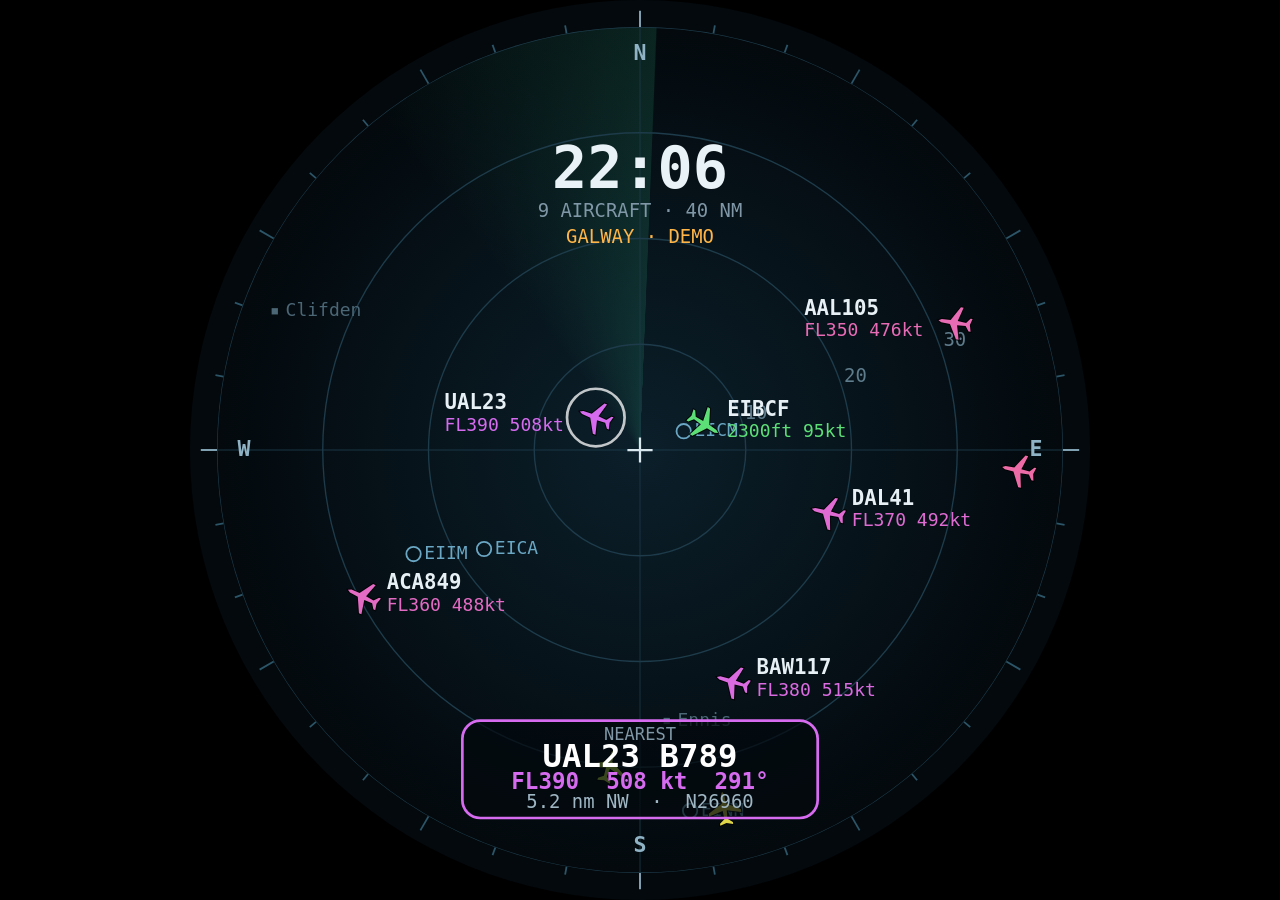
==== overhead-radar/index.html @ bbc692bd "Add Overhead Radar: round-screen live aircraft display Canvas page plus a stdlib Python server that " ====
<!doctype html>
<html lang="en">
<head>
<meta charset="utf-8">
<meta name="viewport" content="width=device-width, initial-scale=1, viewport-fit=cover">
<!-- ARTIFACT-START -->
<title>Overhead Radar</title>
<style>
  :root {
    --bg: #000;
    --scope: #06121a;
    --ring: #1d3b4a;
    --text: #d8e6ee;
    --muted: #7f97a6;
    color-scheme: dark;
  }
  html, body { height: 100%; margin: 0; background: var(--bg); overflow: hidden; }
  body { display: grid; place-items: center; cursor: pointer; -webkit-tap-highlight-color: transparent; }
  canvas { display: block; }
</style>
</head>
<body>
<canvas id="scope" aria-label="Radar showing aircraft overhead"></canvas>
<script>
(function () {
  'use strict';

  // ---------- configuration ----------
  // Defaults centre on Galway. Override with ?lat=..&lon=..&range=..&demo=1,
  // or let server.py supply them via api/config.
  var params = new URLSearchParams(location.search);
  var CFG = {
    name: 'GALWAY',
    lat: 53.2707,
    lon: -9.0568,
    ranges: [10, 20, 40, 80],
    rangeIdx: 2,
    pollMs: 5000,
    demo: params.get('demo') === '1'
  };
  if (params.get('lat')) CFG.lat = parseFloat(params.get('lat'));
  if (params.get('lon')) CFG.lon = parseFloat(params.get('lon'));
  if (params.get('name')) CFG.name = params.get('name').toUpperCase();
  try {
    var savedRange = localStorage.getItem('overhead-radar-range');
    if (savedRange !== null && CFG.ranges[+savedRange]) CFG.rangeIdx = +savedRange;
  } catch (e) { /* storage unavailable */ }
  if (params.get('range')) {
    var want = parseFloat(params.get('range'));
    var i = CFG.ranges.indexOf(want);
    if (i >= 0) CFG.rangeIdx = i; else { CFG.ranges.push(want); CFG.rangeIdx = CFG.ranges.length - 1; }
  }

  // Reference points drawn when inside the current range.
  var PLACES = [
    { id: 'EICM', lat: 53.3003, lon: -8.9416, kind: 'apt' },
    { id: 'EINN', lat: 52.7020, lon: -8.9248, kind: 'apt' },
    { id: 'EIKN', lat: 53.9103, lon: -8.8185, kind: 'apt' },
    { id: 'EIIM', lat: 53.1067, lon: -9.6536, kind: 'apt' },
    { id: 'EICA', lat: 53.1147, lon: -9.4678, kind: 'apt' },
    { id: 'Galway', lat: 53.2707, lon: -9.0568, kind: 'town' },
    { id: 'Ennis', lat: 52.8436, lon: -8.9864, kind: 'town' },
    { id: 'Clifden', lat: 53.4893, lon: -10.0193, kind: 'town' },
    { id: 'Athlone', lat: 53.4239, lon: -7.9407, kind: 'town' }
  ];

  var reduceMotion = window.matchMedia && window.matchMedia('(prefers-reduced-motion: reduce)').matches;
  var FONT = "ui-monospace, 'DejaVu Sans Mono', 'Menlo', 'Consolas', monospace";

  // ---------- geometry (nm, flat-earth around the centre: fine to ~150 nm) ----------
  var D2R = Math.PI / 180;
  function toXY(lat, lon) {
    return [(lon - CFG.lon) * Math.cos(CFG.lat * D2R) * 60, (lat - CFG.lat) * 60];
  }
  function fromXY(x, y) {
    return [CFG.lat + y / 60, CFG.lon + x / (60 * Math.cos(CFG.lat * D2R))];
  }
  function bearingName(x, y) {
    var b = (Math.atan2(x, y) / D2R + 360) % 360;
    return ['N', 'NE', 'E', 'SE', 'S', 'SW', 'W', 'NW'][Math.round(b / 45) % 8];
  }

  // ---------- aircraft state ----------
  var planes = new Map(); // hex -> plane
  var status = { source: '', lastOk: 0, error: '' };

  function ingest(list, nowMs) {
    list.forEach(function (a) {
      if (a.lat == null || a.lon == null || !a.hex) return;
      var xy = toXY(a.lat, a.lon);
      var fixT = nowMs - (a.seen || 0) * 1000;
      var p = planes.get(a.hex);
      if (!p) { p = { trail: [] }; planes.set(a.hex, p); }
      var last = p.trail[p.trail.length - 1];
      if (!last || Math.hypot(last[0] - xy[0], last[1] - xy[1]) > 0.15) {
        p.trail.push(xy);
        if (p.trail.length > 40) p.trail.shift();
      }
      p.hex = a.hex;
      p.flight = (a.flight || '').trim() || (a.reg || a.hex.toUpperCase());
      p.reg = a.reg || '';
      p.type = a.type || '';
      p.alt = a.alt;
      p.ground = !!a.ground;
      p.gs = a.gs || 0;
      p.track = a.track;
      p.vr = a.vr || 0;
      p.squawk = a.squawk || '';
      p.x = xy[0]; p.y = xy[1]; p.fixT = fixT;
      p.updated = nowMs;
    });
    planes.forEach(function (p, k) { if (nowMs - p.updated > 60000) planes.delete(k); });
  }

  // Dead-reckon between updates so motion is smooth.
  function posNow(p, nowMs) {
    if (p.track == null || !p.gs || p.ground) return [p.x, p.y];
    var dt = Math.min(Math.max((nowMs - p.fixT) / 1000, 0), 20);
    var d = p.gs * dt / 3600;
    return [p.x + d * Math.sin(p.track * D2R), p.y + d * Math.cos(p.track * D2R)];
  }

  // ---------- live feed ----------
  function fetchJSON(url) {
    return fetch(url, { cache: 'no-store' }).then(function (r) {
      if (!r.ok) throw new Error('HTTP ' + r.status);
      return r.json();
    });
  }

  function poll() {
    fetchJSON('api/aircraft').then(function (j) {
      ingest(j.aircraft || [], Date.now());
      status.lastOk = Date.now();
      status.error = '';
      status.source = j.source || 'live';
    }).catch(function (e) {
      status.error = String(e.message || e);
    }).then(function () { setTimeout(poll, CFG.pollMs); });
  }

  // ---------- demo traffic (used when no server is reachable) ----------
  // Galway sits under the North Atlantic tracks: lots of high westbound traffic by day.
  var demo = [];
  function startDemo() {
    status.source = 'DEMO';
    var seed = [
      // flight, type, reg, alt, gs, track, x, y, vr, turn(deg/s), squawk
      ['DAL41', 'A333', 'N811NW', 37000, 492, 284, 18, -6, 0, 0],
      ['UAL23', 'B789', 'N26960', 39000, 508, 291, -4, 3, 0, 0],
      ['AAL105', 'B77W', 'N717AN', 35000, 476, 279, 30, 12, 0, 0],
      ['BAW117', 'A35K', 'G-XWBA', 38000, 515, 287, 9, -22, 0, 0],
      ['ACA849', 'B788', 'C-GHPQ', 36000, 488, 296, -26, -14, 0, 0],
      ['EIN105', 'A21N', 'EI-LRA', 34000, 470, 283, 36, -2, 0, 0],
      ['RYR4KT', 'B38M', 'EI-HEA', 9800, 290, 18, -3, -30, -1400, 0],
      ['EAI32D', 'AT76', 'EI-HDJ', 14000, 250, 352, 8, -34, 900, 0],
      ['EIBCF', 'C172', 'EI-BCF', 2300, 95, 120, 6, 2.5, 0, 3]
    ];
    var now = Date.now();
    demo = seed.map(function (s, i) {
      return { hex: 'd' + i, flight: s[0], type: s[1], reg: s[2], alt: s[3], gs: s[4], track: s[5],
               x: s[6], y: s[7], vr: s[8], turn: s[9], squawk: '7000', t: now };
    });
    demoTick();
    setInterval(demoTick, 1000);
  }
  function demoTick() {
    var now = Date.now(), lim = CFG.ranges[CFG.rangeIdx] * 1.25 + 5;
    var out = demo.map(function (a) {
      var dt = (now - a.t) / 1000; a.t = now;
      a.track = (a.track + a.turn * dt + 360) % 360;
      var d = a.gs * dt / 3600;
      a.x += d * Math.sin(a.track * D2R);
      a.y += d * Math.cos(a.track * D2R);
      a.alt = Math.max(1500, a.alt + a.vr * dt / 60);
      if (Math.hypot(a.x, a.y) > lim) { // re-enter on the far side
        a.x = -a.x * 0.95; a.y = -a.y * 0.95; a.trail = true;
        var p = planes.get(a.hex); if (p) p.trail = [];
      }
      var ll = fromXY(a.x, a.y);
      return { hex: a.hex, flight: a.flight, type: a.type, reg: a.reg, lat: ll[0], lon: ll[1], alt: Math.round(a.alt),
               gs: a.gs, track: a.track, vr: a.vr, squawk: a.squawk, seen: 0 };
    });
    ingest(out, now);
    status.lastOk = now;
  }

  // ---------- drawing ----------
  var canvas = document.getElementById('scope');
  var ctx = canvas.getContext('2d');
  var S = 0, dpr = 1;
  function resize() {
    dpr = window.devicePixelRatio || 1;
    S = Math.min(window.innerWidth, window.innerHeight);
    canvas.style.width = canvas.style.height = S + 'px';
    canvas.width = canvas.height = Math.round(S * dpr);
  }
  window.addEventListener('resize', resize);
  resize();

  var ALT_STOPS = [[0, [61, 220, 132]], [10000, [198, 232, 74]], [20000, [255, 181, 71]], [30000, [255, 107, 107]], [40000, [209, 107, 255]]];
  function altColor(alt, ground) {
    if (ground || alt == null) return 'rgb(138,143,152)';
    var a = Math.max(0, Math.min(40000, alt));
    for (var i = 1; i < ALT_STOPS.length; i++) {
      if (a <= ALT_STOPS[i][0]) {
        var lo = ALT_STOPS[i - 1], hi = ALT_STOPS[i], t = (a - lo[0]) / (hi[0] - lo[0]);
        return 'rgb(' + [0, 1, 2].map(function (k) { return Math.round(lo[1][k] + (hi[1][k] - lo[1][k]) * t); }).join(',') + ')';
      }
    }
    return 'rgb(209,107,255)';
  }
  function altText(p) {
    if (p.ground) return 'GND';
    if (p.alt == null) return '—';
    return p.alt >= 10000 ? 'FL' + String(Math.round(p.alt / 100)).padStart(3, '0') : Math.round(p.alt / 100) * 100 + 'ft';
  }
  function vrArrow(vr) { return vr > 300 ? '↑' : vr < -300 ? '↓' : ''; }
  function isEmergency(sq) { return sq === '7500' || sq === '7600' || sq === '7700'; }

  // Right half of a plane silhouette pointing up, unit size; mirrored for the left half.
  var PLANE = [[0, -1], [0.1, -0.82], [0.12, -0.3], [0.95, 0.18], [0.95, 0.34], [0.12, 0.12], [0.09, 0.62], [0.38, 0.84], [0.38, 0.96], [0, 0.86]];
  function drawPlane(x, y, size, track, color) {
    ctx.save();
    ctx.translate(x, y);
    ctx.rotate((track || 0) * D2R);
    ctx.beginPath();
    PLANE.forEach(function (p, i) { ctx[i ? 'lineTo' : 'moveTo'](p[0] * size, p[1] * size); });
    for (var i = PLANE.length - 2; i > 0; i--) ctx.lineTo(-PLANE[i][0] * size, PLANE[i][1] * size);
    ctx.closePath();
    ctx.fillStyle = color;
    ctx.strokeStyle = 'rgba(0,0,0,.8)';
    ctx.lineWidth = size * 0.12;
    ctx.stroke();
    ctx.fill();
    ctx.restore();
  }

  function roundRect(x, y, w, h, r) {
    ctx.beginPath();
    ctx.moveTo(x + r, y); ctx.arcTo(x + w, y, x + w, y + h, r); ctx.arcTo(x + w, y + h, x, y + h, r);
    ctx.arcTo(x, y + h, x, y, r); ctx.arcTo(x, y, x + w, y, r); ctx.closePath();
  }

  function frame() {
    var now = Date.now();
    var W = S * dpr, cx = W / 2, cy = W / 2, R = W / 2 * 0.94;
    var range = CFG.ranges[CFG.rangeIdx], k = R / range;
    var u = W / 100; // 1% of screen
    ctx.setTransform(1, 0, 0, 1, 0, 0);
    ctx.clearRect(0, 0, W, W);

    // scope background
    var bg = ctx.createRadialGradient(cx, cy, 0, cx, cy, R);
    bg.addColorStop(0, '#0b1f2a'); bg.addColorStop(1, '#03090d');
    ctx.fillStyle = bg;
    ctx.beginPath(); ctx.arc(cx, cy, W / 2, 0, Math.PI * 2); ctx.fill();

    ctx.save();
    ctx.beginPath(); ctx.arc(cx, cy, R, 0, Math.PI * 2); ctx.clip();

    // sweep
    if (!reduceMotion && ctx.createConicGradient) {
      var sa = (now / 4000 % 1) * Math.PI * 2 - Math.PI / 2, wedge = 0.7;
      var g = ctx.createConicGradient(sa - wedge, cx, cy);
      g.addColorStop(0, 'rgba(61,220,160,0)');
      g.addColorStop(wedge / (Math.PI * 2), 'rgba(61,220,160,0.13)');
      g.addColorStop(wedge / (Math.PI * 2) + 0.0005, 'rgba(61,220,160,0)');
      g.addColorStop(1, 'rgba(61,220,160,0)');
      ctx.fillStyle = g;
      ctx.fillRect(0, 0, W, W);
    }

    // range rings
    ctx.strokeStyle = '#1d3b4a'; ctx.lineWidth = Math.max(1, u * 0.15);
    ctx.fillStyle = '#5f7c8c'; ctx.font = (u * 2.1) + 'px ' + FONT; ctx.textAlign = 'left'; ctx.textBaseline = 'middle';
    for (var r = 1; r <= 4; r++) {
      var rr = R * r / 4;
      ctx.beginPath(); ctx.arc(cx, cy, rr, 0, Math.PI * 2); ctx.stroke();
      if (r < 4) ctx.fillText((range * r / 4) + '', cx + rr * Math.cos(-0.35) + u * 0.6, cy + rr * Math.sin(-0.35));
    }
    ctx.beginPath(); ctx.moveTo(cx - R, cy); ctx.lineTo(cx + R, cy); ctx.moveTo(cx, cy - R); ctx.lineTo(cx, cy + R);
    ctx.strokeStyle = 'rgba(29,59,74,.6)'; ctx.stroke();

    // places
    ctx.font = (u * 2) + 'px ' + FONT; ctx.textAlign = 'left';
    PLACES.forEach(function (pl) {
      var xy = toXY(pl.lat, pl.lon);
      var dd = Math.hypot(xy[0], xy[1]);
      if (dd > range * 0.97 || dd < range * 0.02) return;
      var px = cx + xy[0] * k, py = cy - xy[1] * k;
      ctx.strokeStyle = ctx.fillStyle = pl.kind === 'apt' ? '#6aa7c4' : '#4b6675';
      ctx.lineWidth = Math.max(1, u * 0.2);
      if (pl.kind === 'apt') { ctx.beginPath(); ctx.arc(px, py, u * 0.8, 0, Math.PI * 2); ctx.stroke(); }
      else { ctx.fillRect(px - u * 0.35, py - u * 0.35, u * 0.7, u * 0.7); }
      ctx.fillText(pl.id, px + u * 1.2, py);
    });

    // home marker
    ctx.strokeStyle = '#d8e6ee'; ctx.lineWidth = Math.max(1, u * 0.25);
    ctx.beginPath(); ctx.moveTo(cx - u * 1.4, cy); ctx.lineTo(cx + u * 1.4, cy); ctx.moveTo(cx, cy - u * 1.4); ctx.lineTo(cx, cy + u * 1.4); ctx.stroke();

    // aircraft
    var list = [];
    planes.forEach(function (p) {
      var pos = posNow(p, now);
      var d = Math.hypot(pos[0], pos[1]);
      if (d > range * 1.08) return;
      list.push({ p: p, x: pos[0], y: pos[1], d: d });
    });
    list.sort(function (a, b) { return (a.p.alt || 0) - (b.p.alt || 0); });
    var nearest = null;
    list.forEach(function (o) { if (!o.p.ground && (!nearest || o.d < nearest.d)) nearest = o; });

    var boxes = [[cx - R * 0.36, cy - R * 0.78, cx + R * 0.36, cy - R * 0.46]]; // clock block
    if (nearest) boxes.push([cx - R * 0.42, cy + R * 0.64, cx + R * 0.42, cy + R * 0.87]); // nearest card
    function overlaps(b) {
      return boxes.some(function (q) { return b[0] < q[2] && b[2] > q[0] && b[1] < q[3] && b[3] > q[1]; });
    }
    list.forEach(function (o) {
      var p = o.p, col = altColor(p.alt, p.ground), emerg = isEmergency(p.squawk);
      // trail
      if (p.trail.length > 1) {
        ctx.lineWidth = Math.max(1, u * 0.25);
        for (var i = 1; i < p.trail.length; i++) {
          ctx.strokeStyle = col.replace('rgb', 'rgba').replace(')', ',' + (0.08 + 0.4 * i / p.trail.length) + ')');
          ctx.beginPath();
          ctx.moveTo(cx + p.trail[i - 1][0] * k, cy - p.trail[i - 1][1] * k);
          ctx.lineTo(cx + p.trail[i][0] * k, cy - p.trail[i][1] * k);
          ctx.stroke();
        }
      }
      var px = cx + o.x * k, py = cy - o.y * k;
      if (o === nearest || emerg) {
        ctx.strokeStyle = emerg ? (Math.floor(now / 400) % 2 ? '#ff3b3b' : '#ffffff') : 'rgba(255,255,255,.75)';
        ctx.lineWidth = Math.max(1, u * 0.3);
        ctx.beginPath(); ctx.arc(px, py, u * 3.2, 0, Math.PI * 2); ctx.stroke();
      }
      drawPlane(px, py, u * 1.9, p.track, emerg ? '#ff3b3b' : col);
      boxes.push([px - u * 2, py - u * 2, px + u * 2, py + u * 2]);
    });

    // labels, most important first: emergencies, nearest, then closest to home.
    // Each tries right/left, above/below and is dropped if every spot is taken.
    list.slice().sort(function (a, b) {
      var pa = isEmergency(a.p.squawk) ? 0 : a === nearest ? 1 : 2, pb = isEmergency(b.p.squawk) ? 0 : b === nearest ? 1 : 2;
      return pa - pb || a.d - b.d;
    }).forEach(function (o) {
      var p = o.p, col = altColor(p.alt, p.ground), emerg = isEmergency(p.squawk);
      var px = cx + o.x * k, py = cy - o.y * k;
      var l1 = p.flight + (emerg ? ' ' + p.squawk : ''), l2 = altText(p) + vrArrow(p.vr) + ' ' + Math.round(p.gs) + 'kt';
      ctx.font = '600 ' + (u * 2.3) + 'px ' + FONT;
      var tw = Math.max(ctx.measureText(l1).width, ctx.measureText(l2).width * 0.9) + u * 0.5, th = u * 5;
      var spots = [[1, -1], [-1, -1], [1, 1], [-1, 1]], chosen = null;
      if (px > cx + R * 0.6) spots = [[-1, -1], [-1, 1], [1, -1], [1, 1]];
      for (var si = 0; si < spots.length && !chosen; si++) {
        var bx = spots[si][0] > 0 ? px + u * 2.6 : px - u * 2.6 - tw;
        var by = spots[si][1] < 0 ? py - u * 3 : py + u * 1.2;
        var box = [bx, by, bx + tw, by + th];
        var inside = [[box[0], box[1]], [box[2], box[1]], [box[0], box[3]], [box[2], box[3]]].every(function (c) { return Math.hypot(c[0] - cx, c[1] - cy) < R * 0.97; });
        if (inside && !overlaps(box)) chosen = box;
      }
      var must = o === nearest || emerg;
      if (!chosen && must) { var bx0 = px + u * 2.6, by0 = py - u * 3; chosen = [bx0, by0, bx0 + tw, by0 + th]; }
      if (chosen) {
        boxes.push(chosen);
        ctx.textAlign = 'left'; ctx.textBaseline = 'alphabetic';
        ctx.fillStyle = emerg ? '#ff6b6b' : '#e6f0f5';
        ctx.fillText(l1, chosen[0], chosen[1] + u * 2.1);
        ctx.font = (u * 2) + 'px ' + FONT;
        ctx.fillStyle = col;
        ctx.fillText(l2, chosen[0], chosen[1] + u * 4.5);
      }
    });
    ctx.restore();

    // compass ticks and letters
    for (var a = 0; a < 360; a += 10) {
      var t = (a - 90) * D2R, len = a % 30 ? u * 0.9 : u * 1.8;
      ctx.strokeStyle = a % 90 ? '#2c5568' : '#8fb3c4';
      ctx.lineWidth = Math.max(1, u * 0.2);
      ctx.beginPath();
      ctx.moveTo(cx + Math.cos(t) * R, cy + Math.sin(t) * R);
      ctx.lineTo(cx + Math.cos(t) * (R + len), cy + Math.sin(t) * (R + len));
      ctx.stroke();
    }
    ctx.fillStyle = '#8fb3c4'; ctx.font = '600 ' + (u * 2.4) + 'px ' + FONT; ctx.textAlign = 'center'; ctx.textBaseline = 'middle';
    [['N', 0], ['E', 90], ['S', 180], ['W', 270]].forEach(function (c) {
      var t = (c[1] - 90) * D2R;
      ctx.fillText(c[0], cx + Math.cos(t) * (R - u * 3), cy + Math.sin(t) * (R - u * 3));
    });

    // top: clock + summary
    var d = new Date(now);
    var hh = String(d.getHours()).padStart(2, '0'), mm = String(d.getMinutes()).padStart(2, '0');
    ctx.textAlign = 'center'; ctx.textBaseline = 'alphabetic';
    ctx.fillStyle = '#e9f2f6'; ctx.font = '600 ' + (u * 6.5) + 'px ' + FONT;
    ctx.fillText(hh + ':' + mm, cx, cy - R * 0.62);
    var stale = now - status.lastOk > 30000;
    ctx.font = (u * 2.1) + 'px ' + FONT;
    ctx.fillStyle = stale ? '#ffb547' : '#7f97a6';
    var airborne = list.filter(function (o) { return !o.p.ground; }).length;
    var sub = stale ? (status.lastOk ? 'FEED STALE' : 'CONNECTING…') : airborne + ' AIRCRAFT · ' + range + ' NM';
    ctx.fillText(sub, cx, cy - R * 0.55);
    ctx.fillStyle = status.source === 'DEMO' ? '#ffb547' : '#4b6675';
    ctx.fillText(CFG.name + (status.source ? ' · ' + status.source.toUpperCase() : ''), cx, cy - R * 0.49);

    // bottom: nearest aircraft card
    if (nearest) {
      var p = nearest.p, cw = R * 0.84, ch = R * 0.23, x0 = cx - cw / 2, y0 = cy + R * 0.64;
      ctx.fillStyle = 'rgba(3,9,13,.72)';
      roundRect(x0, y0, cw, ch, u * 2); ctx.fill();
      ctx.strokeStyle = altColor(p.alt, p.ground); ctx.lineWidth = Math.max(1, u * 0.3);
      roundRect(x0, y0, cw, ch, u * 2); ctx.stroke();
      ctx.textAlign = 'center';
      ctx.fillStyle = '#7f97a6'; ctx.font = (u * 1.9) + 'px ' + FONT;
      ctx.fillText(nearest.d < 2 ? 'OVERHEAD NOW' : 'NEAREST', cx, y0 + ch * 0.2);
      ctx.fillStyle = '#ffffff'; ctx.font = '700 ' + (u * 3.6) + 'px ' + FONT;
      ctx.fillText(p.flight + (p.type ? ' ' + p.type : ''), cx, y0 + ch * 0.48);
      ctx.fillStyle = altColor(p.alt, p.ground); ctx.font = '600 ' + (u * 2.5) + 'px ' + FONT;
      ctx.fillText(altText(p) + vrArrow(p.vr) + '  ' + Math.round(p.gs) + ' kt  ' + (p.track != null ? String(Math.round(p.track)).padStart(3, '0') + '°' : ''), cx, y0 + ch * 0.7);
      ctx.fillStyle = '#9fb6c3'; ctx.font = (u * 2.1) + 'px ' + FONT;
      ctx.fillText(nearest.d.toFixed(1) + ' nm ' + bearingName(nearest.x, nearest.y) + (p.reg ? '  ·  ' + p.reg : ''), cx, y0 + ch * 0.9);
    }

    requestAnimationFrame(frame);
  }

  // ---------- input: tap / click / keys cycle the range ----------
  function setRange(i) {
    CFG.rangeIdx = (i + CFG.ranges.length) % CFG.ranges.length;
    try { localStorage.setItem('overhead-radar-range', String(CFG.rangeIdx)); } catch (e) { /* ignore */ }
  }
  document.addEventListener('click', function () { setRange(CFG.rangeIdx + 1); });
  document.addEventListener('keydown', function (e) {
    if (e.key === '+' || e.key === '=' || e.key === 'ArrowUp') setRange(CFG.rangeIdx - 1);
    if (e.key === '-' || e.key === 'ArrowDown') setRange(CFG.rangeIdx + 1);
  });

  // ---------- start ----------
  requestAnimationFrame(frame);
  if (CFG.demo) { startDemo(); return; }
  fetchJSON('api/config').then(function (c) {
    if (!params.get('lat') && c.lat != null) { CFG.lat = c.lat; CFG.lon = c.lon; }
    if (!params.get('name') && c.name) CFG.name = String(c.name).toUpperCase();
    if (c.poll_seconds) CFG.pollMs = c.poll_seconds * 1000;
    poll();
  }).catch(function () { startDemo(); });
})();
</script>
<!-- ARTIFACT-END -->
</body>
</html>
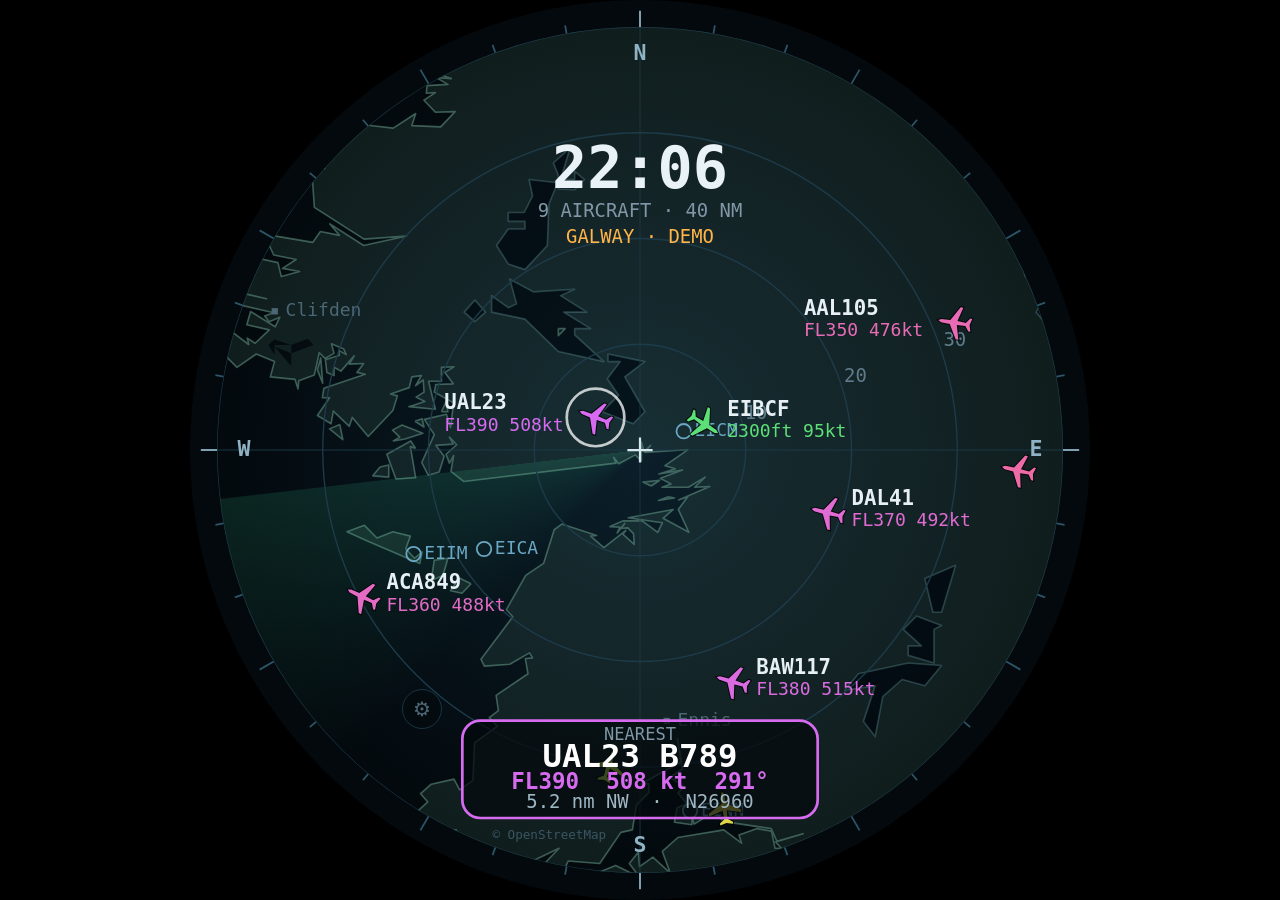
==== commit 5c486a49: "Overhead Radar: land/lake outline and editable centre point - geo.js: OSM-derived land, coast and la" ====
--- a/overhead-radar/index.html
+++ b/overhead-radar/index.html
@@ -17,10 +17,57 @@
   html, body { height: 100%; margin: 0; background: var(--bg); overflow: hidden; }
   body { display: grid; place-items: center; cursor: pointer; -webkit-tap-highlight-color: transparent; }
   canvas { display: block; }
+  button, input { font: inherit; }
+  [hidden] { display: none !important; }
+  .gear { position: fixed; width: 40px; height: 40px; margin: -20px 0 0 -20px; border-radius: 50%; border: 1px solid #2c5568;
+          background: rgba(3,9,13,.7); color: #8fb3c4; font-size: 20px; line-height: 1; display: grid; place-items: center;
+          cursor: pointer; opacity: .55; padding: 0; }
+  .gear:hover { opacity: 1; }
+  :focus-visible { outline: 2px solid #6aa7c4; outline-offset: 2px; }
+  .panel { position: fixed; inset: 0; display: grid; place-items: center; background: rgba(0,0,0,.55); cursor: default; }
+  /* sized to fit inside a round screen: the largest square in a circle is ~70% of its diameter */
+  .sheet { width: min(70vmin, 380px); max-height: 70vmin; overflow: auto; box-sizing: border-box; background: #0b1820;
+           border: 1px solid #2c5568; border-radius: 14px; padding: 14px; color: var(--text); display: grid; gap: 10px;
+           font: clamp(11px, 2.6vmin, 14px)/1.35 ui-monospace, 'DejaVu Sans Mono', Menlo, Consolas, monospace; }
+  .sheet h2 { margin: 0; font-size: 1em; letter-spacing: .1em; text-transform: uppercase; color: #8fb3c4; }
+  .chips { display: flex; flex-wrap: wrap; gap: 6px; }
+  .sheet button { background: #10242f; color: var(--text); border: 1px solid #2c5568; border-radius: 999px; padding: 5px 10px; cursor: pointer; }
+  .sheet button:hover { border-color: #6aa7c4; }
+  .sheet button.primary { background: #2f7a8a; border-color: #3d97a9; color: #fff; }
+  .row { display: grid; grid-template-columns: 1fr 1fr; gap: 8px; }
+  .sheet label { display: grid; gap: 3px; font-size: .85em; color: var(--muted); min-width: 0; }
+  .sheet input { background: #03090d; border: 1px solid #2c5568; color: var(--text); border-radius: 8px; padding: 6px 8px; width: 100%; min-width: 0; box-sizing: border-box; }
+  .actions { display: flex; gap: 6px; flex-wrap: wrap; justify-content: flex-end; }
+  .err { color: #ff8a8a; font-size: .85em; min-height: 1.2em; margin: -4px 0; }
+  .fine { color: #4b6675; font-size: .75em; margin: 0; }
 </style>
 </head>
 <body>
 <canvas id="scope" aria-label="Radar showing aircraft overhead"></canvas>
+<button class="gear" id="gear" type="button" aria-label="Settings" title="Settings (S)">⚙</button>
+<div class="panel" id="panel" hidden>
+  <form class="sheet" id="sheet" novalidate>
+    <h2>Centre point</h2>
+    <div class="chips" id="presets"></div>
+    <label for="c-name">Name<input id="c-name" maxlength="16" autocomplete="off"></label>
+    <div class="row">
+      <label for="c-lat">Latitude<input id="c-lat" inputmode="decimal" autocomplete="off" placeholder="53.2707"></label>
+      <label for="c-lon">Longitude<input id="c-lon" inputmode="decimal" autocomplete="off" placeholder="-9.0568"></label>
+    </div>
+    <div class="err" id="c-err" role="alert"></div>
+    <div class="chips">
+      <button type="button" id="c-pick">Pick on the map</button>
+      <button type="button" id="c-here">Use my location</button>
+    </div>
+    <div class="actions">
+      <button type="button" id="c-reset">Reset</button>
+      <button type="button" id="c-cancel">Cancel</button>
+      <button type="submit" class="primary">Save</button>
+    </div>
+    <p class="fine">Tip: paste “53.27, -9.05” straight into Latitude. Tap the radar to change range. Map data © OpenStreetMap contributors (ODbL).</p>
+  </form>
+</div>
+<script src="geo.js"></script>
 <script>
 (function () {
   'use strict';
@@ -38,9 +85,27 @@
     pollMs: 5000,
     demo: params.get('demo') === '1'
   };
-  if (params.get('lat')) CFG.lat = parseFloat(params.get('lat'));
-  if (params.get('lon')) CFG.lon = parseFloat(params.get('lon'));
+  var DEFAULT_CENTRE = { name: CFG.name, lat: CFG.lat, lon: CFG.lon };
+  var CENTRE_KEY = 'overhead-radar-centre';
+  function validCentre(c) {
+    return c && isFinite(c.lat) && isFinite(c.lon) && Math.abs(c.lat) <= 85 && Math.abs(c.lon) <= 180;
+  }
+  // Priority: URL parameters, then the centre saved on this screen, then server.py's --lat/--lon, then Galway.
+  var urlCentre = params.get('lat') !== null && params.get('lon') !== null;
+  var savedCentre = null;
+  try { savedCentre = JSON.parse(localStorage.getItem(CENTRE_KEY) || 'null'); } catch (e) { /* storage unavailable */ }
+  if (!validCentre(savedCentre)) savedCentre = null;
+  if (urlCentre) { CFG.lat = parseFloat(params.get('lat')); CFG.lon = parseFloat(params.get('lon')); }
+  else if (savedCentre) { CFG.lat = +savedCentre.lat; CFG.lon = +savedCentre.lon; if (savedCentre.name) CFG.name = String(savedCentre.name).toUpperCase(); }
   if (params.get('name')) CFG.name = params.get('name').toUpperCase();
+
+  var PRESETS = [
+    { name: 'Galway', lat: 53.2707, lon: -9.0568 },
+    { name: 'Carnmore', lat: 53.3003, lon: -8.9416 },
+    { name: 'Shannon', lat: 52.7020, lon: -8.9248 },
+    { name: 'Knock', lat: 53.9103, lon: -8.8185 },
+    { name: 'Dublin', lat: 53.4213, lon: -6.2701 }
+  ];
   try {
     var savedRange = localStorage.getItem('overhead-radar-range');
     if (savedRange !== null && CFG.ranges[+savedRange]) CFG.rangeIdx = +savedRange;
@@ -128,15 +193,51 @@
     });
   }
 
+  var pollTimer = null, pollSeq = 0, live = false;
   function poll() {
-    fetchJSON('api/aircraft').then(function (j) {
+    live = true;
+    clearTimeout(pollTimer);
+    var seq = ++pollSeq;
+    fetchJSON('api/aircraft?lat=' + CFG.lat.toFixed(4) + '&lon=' + CFG.lon.toFixed(4)).then(function (j) {
+      if (seq !== pollSeq) return; // centre changed while this request was in flight
       ingest(j.aircraft || [], Date.now());
       status.lastOk = Date.now();
       status.error = '';
       status.source = j.source || 'live';
     }).catch(function (e) {
       status.error = String(e.message || e);
-    }).then(function () { setTimeout(poll, CFG.pollMs); });
+    }).then(function () { if (seq === pollSeq) pollTimer = setTimeout(poll, CFG.pollMs); });
+  }
+
+  // ---------- land and lake outlines (geo.js), projected once per centre ----------
+  var geoPaths = null;
+  function buildGeo() {
+    var G = window.RADAR_GEO;
+    if (!G || !window.Path2D) { geoPaths = null; return; }
+    function mk(rings, close) {
+      var path = new Path2D();
+      rings.forEach(function (r) {
+        for (var i = 0; i < r.length; i += 2) {
+          var xy = toXY(r[i + 1], r[i]);
+          if (i) path.lineTo(xy[0], xy[1]); else path.moveTo(xy[0], xy[1]);
+        }
+        if (close) path.closePath();
+      });
+      return path;
+    }
+    geoPaths = { land: mk(G.land, true), coast: mk(G.coast, false), lakes: mk(G.lakes, true) };
+  }
+
+  function setCentre(lat, lon, name, persist) {
+    CFG.lat = lat; CFG.lon = lon;
+    if (name) CFG.name = String(name).toUpperCase();
+    planes.clear();
+    status.lastOk = 0;
+    buildGeo();
+    if (persist) {
+      try { localStorage.setItem(CENTRE_KEY, JSON.stringify({ name: name || '', lat: lat, lon: lon })); } catch (e) { /* ignore */ }
+    }
+    if (live) poll(); else if (status.source === 'DEMO') status.lastOk = Date.now();
   }
 
   // ---------- demo traffic (used when no server is reachable) ----------
@@ -258,6 +359,23 @@
 
     ctx.save();
     ctx.beginPath(); ctx.arc(cx, cy, R, 0, Math.PI * 2); ctx.clip();
+
+    // land, coast and lakes
+    if (geoPaths) {
+      ctx.save();
+      ctx.setTransform(k, 0, 0, -k, cx, cy);
+      ctx.fillStyle = 'rgba(70,112,96,0.20)';
+      ctx.fill(geoPaths.land, 'evenodd');
+      ctx.fillStyle = 'rgba(3,12,18,0.55)';
+      ctx.fill(geoPaths.lakes);
+      ctx.lineJoin = 'round';
+      ctx.lineWidth = Math.max(1, u * 0.18) / k;
+      ctx.strokeStyle = 'rgba(110,165,145,0.50)';
+      ctx.stroke(geoPaths.coast);
+      ctx.strokeStyle = 'rgba(110,165,170,0.32)';
+      ctx.stroke(geoPaths.lakes);
+      ctx.restore();
+    }
 
     // sweep
     if (!reduceMotion && ctx.createConicGradient) {
@@ -423,6 +541,18 @@
       ctx.fillText(nearest.d.toFixed(1) + ' nm ' + bearingName(nearest.x, nearest.y) + (p.reg ? '  ·  ' + p.reg : ''), cx, y0 + ch * 0.9);
     }
 
+    if (geoPaths) {
+      ctx.textAlign = 'right'; ctx.textBaseline = 'alphabetic';
+      ctx.fillStyle = '#3b5563'; ctx.font = (u * 1.4) + 'px ' + FONT;
+      ctx.fillText('© OpenStreetMap', cx - R * 0.08, cy + R * 0.92);
+    }
+    if (picking) {
+      ctx.fillStyle = 'rgba(3,9,13,.85)';
+      roundRect(cx - R * 0.5, cy - R * 0.36, R, R * 0.14, u * 1.5); ctx.fill();
+      ctx.fillStyle = '#ffb547'; ctx.font = '600 ' + (u * 2.4) + 'px ' + FONT; ctx.textAlign = 'center'; ctx.textBaseline = 'middle';
+      ctx.fillText('TAP THE NEW CENTRE', cx, cy - R * 0.29);
+    }
+
     requestAnimationFrame(frame);
   }
 
@@ -431,18 +561,95 @@
     CFG.rangeIdx = (i + CFG.ranges.length) % CFG.ranges.length;
     try { localStorage.setItem('overhead-radar-range', String(CFG.rangeIdx)); } catch (e) { /* ignore */ }
   }
-  document.addEventListener('click', function () { setRange(CFG.rangeIdx + 1); });
+  var picking = false;
+  canvas.addEventListener('click', function (e) {
+    if (!picking) { setRange(CFG.rangeIdx + 1); return; }
+    // convert the tap to lat/lon and reopen the settings with it filled in
+    var rect = canvas.getBoundingClientRect(), R = rect.width / 2 * 0.94, k = R / CFG.ranges[CFG.rangeIdx];
+    var x = (e.clientX - rect.left - rect.width / 2) / k, y = -(e.clientY - rect.top - rect.height / 2) / k;
+    var ll = fromXY(x, y);
+    picking = false;
+    openSettings({ name: '', lat: ll[0], lon: ll[1] });
+  });
   document.addEventListener('keydown', function (e) {
+    if (!panel.hidden) { if (e.key === 'Escape') closeSettings(); return; }
+    if (e.key === 'Escape') picking = false;
+    if (e.key === 's' || e.key === 'S') { e.preventDefault(); openSettings(); }
     if (e.key === '+' || e.key === '=' || e.key === 'ArrowUp') setRange(CFG.rangeIdx - 1);
     if (e.key === '-' || e.key === 'ArrowDown') setRange(CFG.rangeIdx + 1);
   });
 
+  // ---------- settings panel: centre point ----------
+  var gear = document.getElementById('gear'), panel = document.getElementById('panel'), sheet = document.getElementById('sheet');
+  var fName = document.getElementById('c-name'), fLat = document.getElementById('c-lat'), fLon = document.getElementById('c-lon');
+  var fErr = document.getElementById('c-err'), hereBtn = document.getElementById('c-here');
+  function fill(c) { fName.value = c.name || ''; fLat.value = (+c.lat).toFixed(4); fLon.value = (+c.lon).toFixed(4); fErr.textContent = ''; }
+  function openSettings(c) {
+    fill(c || { name: CFG.name.charAt(0) + CFG.name.slice(1).toLowerCase(), lat: CFG.lat, lon: CFG.lon });
+    panel.hidden = false;
+    fLat.focus();
+  }
+  function closeSettings() { panel.hidden = true; }
+  PRESETS.forEach(function (p) {
+    var b = document.createElement('button');
+    b.type = 'button'; b.textContent = p.name;
+    b.addEventListener('click', function () { fill(p); });
+    document.getElementById('presets').appendChild(b);
+  });
+  fLat.addEventListener('input', function () {
+    // accept "53.27, -9.05" pasted into one box
+    var m = fLat.value.match(/^\s*(-?\d+(?:\.\d+)?)\s*[,;\s]\s*(-?\d+(?:\.\d+)?)\s*$/);
+    if (m) { fLat.value = m[1]; fLon.value = m[2]; fLon.focus(); }
+  });
+  gear.addEventListener('click', function () { openSettings(); });
+  panel.addEventListener('click', function (e) { if (e.target === panel) closeSettings(); });
+  document.getElementById('c-cancel').addEventListener('click', closeSettings);
+  document.getElementById('c-pick').addEventListener('click', function () { closeSettings(); picking = true; });
+  document.getElementById('c-reset').addEventListener('click', function () {
+    try { localStorage.removeItem(CENTRE_KEY); } catch (e) { /* ignore */ }
+    fill(serverCentre || DEFAULT_CENTRE);
+  });
+  if (!navigator.geolocation) hereBtn.hidden = true;
+  hereBtn.addEventListener('click', function () {
+    fErr.textContent = 'Finding your location…';
+    navigator.geolocation.getCurrentPosition(function (pos) {
+      fill({ name: 'Home', lat: pos.coords.latitude, lon: pos.coords.longitude });
+    }, function () {
+      fErr.textContent = 'This device couldn’t share its location. Enter it by hand or pick on the map.';
+    }, { timeout: 10000 });
+  });
+  sheet.addEventListener('submit', function (e) {
+    e.preventDefault();
+    var lat = parseFloat(fLat.value), lon = parseFloat(fLon.value);
+    if (!validCentre({ lat: lat, lon: lon })) {
+      fErr.textContent = 'Enter latitude between -85 and 85 and longitude between -180 and 180, e.g. 53.27 and -9.05.';
+      return;
+    }
+    setCentre(lat, lon, fName.value.trim() || 'Custom', true);
+    closeSettings();
+  });
+
+  function placeGear() {
+    // bottom-left, just inside the scope edge
+    var r = S / 2 * 0.94 * 0.8, a = 220 * D2R;
+    gear.style.left = (window.innerWidth / 2 + Math.sin(a) * r) + 'px';
+    gear.style.top = (window.innerHeight / 2 - Math.cos(a) * r) + 'px';
+  }
+  window.addEventListener('resize', placeGear);
+  placeGear();
+
   // ---------- start ----------
+  var serverCentre = null;
+  buildGeo();
   requestAnimationFrame(frame);
   if (CFG.demo) { startDemo(); return; }
   fetchJSON('api/config').then(function (c) {
-    if (!params.get('lat') && c.lat != null) { CFG.lat = c.lat; CFG.lon = c.lon; }
-    if (!params.get('name') && c.name) CFG.name = String(c.name).toUpperCase();
+    if (c.lat != null) serverCentre = { name: c.name || '', lat: c.lat, lon: c.lon };
+    if (!urlCentre && !savedCentre && serverCentre) {
+      CFG.lat = c.lat; CFG.lon = c.lon;
+      if (!params.get('name') && c.name) CFG.name = String(c.name).toUpperCase();
+      buildGeo();
+    }
     if (c.poll_seconds) CFG.pollMs = c.poll_seconds * 1000;
     poll();
   }).catch(function () { startDemo(); });
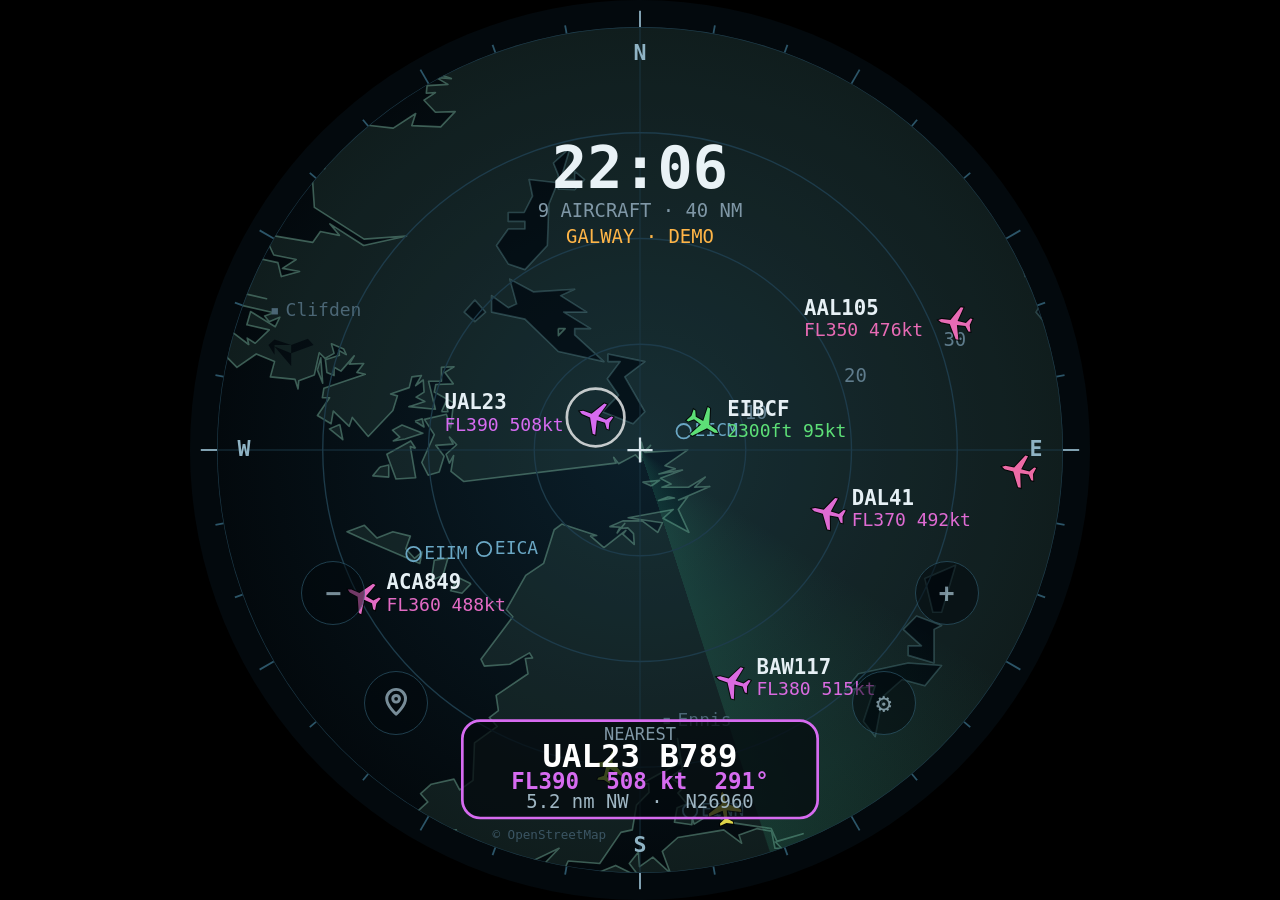
==== commit bcc242b2: "Overhead Radar: touch controls, flight details with photos, 3D-printable cases - Touch buttons for z" ====
--- a/overhead-radar/index.html
+++ b/overhead-radar/index.html
@@ -40,11 +40,51 @@
   .actions { display: flex; gap: 6px; flex-wrap: wrap; justify-content: flex-end; }
   .err { color: #ff8a8a; font-size: .85em; min-height: 1.2em; margin: -4px 0; }
   .fine { color: #4b6675; font-size: .75em; margin: 0; }
+  .ctl { position: fixed; width: 13vmin; height: 13vmin; max-width: 64px; max-height: 64px; min-width: 40px; min-height: 40px;
+         transform: translate(-50%, -50%); border-radius: 50%; border: 1px solid #2c5568; background: rgba(3,9,13,.72);
+         color: #a9c4d2; font: 600 clamp(16px, 5vmin, 26px)/1 ui-monospace, 'DejaVu Sans Mono', monospace; display: grid;
+         place-items: center; cursor: pointer; padding: 0; opacity: .7; touch-action: manipulation; }
+  .ctl:hover, .ctl:active { opacity: 1; border-color: #6aa7c4; }
+  .ctl svg { width: 52%; height: 52%; }
+  .check { display: flex !important; align-items: center; gap: 6px; }
+  .check input { width: auto; }
+  .place-list { display: grid; gap: 6px; }
+  .place { display: flex; gap: 6px; }
+  .place > button:first-child { flex: 1; text-align: left; border-radius: 10px; padding: 8px 10px; display: grid; gap: 2px; }
+  .place small { color: var(--muted); font-size: .8em; }
+  .place [aria-current="true"] { border-color: #ffb547; }
+  .place .del { border-radius: 10px; padding: 0 10px; color: var(--muted); }
+  /* flight detail: a circle that matches the round screen */
+  .detail-wrap { background: rgba(0,0,0,.3); }
+  .detail { position: relative; width: 94vmin; height: 94vmin; border-radius: 50%; box-sizing: border-box; padding: 9vmin 13vmin 8vmin;
+            background: radial-gradient(circle at 50% 40%, rgba(12,34,46,.97), rgba(3,9,13,.97)); border: 2px solid #2c5568;
+            display: flex; flex-direction: column; align-items: center; justify-content: center; gap: 1.1vmin; text-align: center;
+            color: var(--text); font-family: ui-monospace, 'DejaVu Sans Mono', Menlo, Consolas, monospace; overflow: hidden; }
+  .detail .close { position: absolute; top: 3.5vmin; left: 50%; transform: translateX(-50%); background: none; border: 0;
+                   color: var(--muted); font-size: 6vmin; line-height: 1; cursor: pointer; padding: 1vmin 3vmin; }
+  .photo { width: 58vmin; height: 25vmin; border-radius: 2.2vmin; overflow: hidden; background: #06121a; display: grid; place-items: center;
+           border: 1px solid #1d3b4a; flex: none; }
+  .photo img { width: 100%; height: 100%; object-fit: cover; display: block; }
+  .photo svg { width: 80%; height: 92%; }
+  .d-call { font-size: 6.2vmin; font-weight: 700; letter-spacing: .04em; line-height: 1.05; }
+  .d-op { font-size: 2.5vmin; color: var(--muted); }
+  .d-route { font-size: 3.3vmin; line-height: 1.2; }
+  .d-route b { font-size: 4.2vmin; }
+  .d-route small { display: block; font-size: 2.1vmin; color: var(--muted); }
+  .d-type { font-size: 2.4vmin; color: #9fb6c3; }
+  .d-stats { display: grid; grid-template-columns: repeat(3, 1fr); gap: .8vmin 3vmin; margin-top: .6vmin; }
+  .d-stats div { display: grid; }
+  .d-stats span { font-size: 1.8vmin; color: var(--muted); letter-spacing: .08em; }
+  .d-stats b { font-size: 3.1vmin; }
+  .d-credit { font-size: 1.6vmin; color: #4b6675; max-width: 60vmin; }
 </style>
 </head>
 <body>
 <canvas id="scope" aria-label="Radar showing aircraft overhead"></canvas>
-<button class="gear" id="gear" type="button" aria-label="Settings" title="Settings (S)">⚙</button>
+<button class="ctl" id="zoom-out" type="button" aria-label="Zoom out" title="Zoom out (-)">−</button>
+<button class="ctl" id="zoom-in" type="button" aria-label="Zoom in" title="Zoom in (+)">+</button>
+<button class="ctl" id="places-btn" type="button" aria-label="Places" title="Places (L)"><svg viewBox="0 0 24 24" fill="none" stroke="currentColor" stroke-width="2.2" stroke-linecap="round" stroke-linejoin="round" aria-hidden="true"><path d="M12 21s-7-6.2-7-11.5A7 7 0 0 1 19 9.5C19 14.8 12 21 12 21z"/><circle cx="12" cy="9.5" r="2.5"/></svg></button>
+<button class="ctl" id="gear" type="button" aria-label="Settings" title="Settings (S)">⚙</button>
 <div class="panel" id="panel" hidden>
   <form class="sheet" id="sheet" novalidate>
     <h2>Centre point</h2>
@@ -59,13 +99,36 @@
       <button type="button" id="c-pick">Pick on the map</button>
       <button type="button" id="c-here">Use my location</button>
     </div>
+    <label class="check" for="c-keep"><input type="checkbox" id="c-keep" checked> Add to my places list</label>
     <div class="actions">
       <button type="button" id="c-reset">Reset</button>
       <button type="button" id="c-cancel">Cancel</button>
       <button type="submit" class="primary">Save</button>
     </div>
-    <p class="fine">Tip: paste “53.27, -9.05” straight into Latitude. Tap the radar to change range. Map data © OpenStreetMap contributors (ODbL).</p>
+    <p class="fine">Tip: paste “53.27, -9.05” straight into Latitude. Tap a plane to see its details. Map data © OpenStreetMap contributors (ODbL).</p>
   </form>
+</div>
+<div class="panel" id="places" hidden>
+  <div class="sheet" role="dialog" aria-label="Places">
+    <h2>Places</h2>
+    <div class="place-list" id="place-list"></div>
+    <div class="actions">
+      <button type="button" id="p-new">Add a place…</button>
+      <button type="button" id="p-close">Close</button>
+    </div>
+  </div>
+</div>
+<div class="panel detail-wrap" id="detail" hidden>
+  <div class="detail" role="dialog" aria-label="Flight details">
+    <button class="close" id="d-close" type="button" aria-label="Close">×</button>
+    <div class="photo" id="d-photo"></div>
+    <div class="d-call" id="d-call"></div>
+    <div class="d-op" id="d-op"></div>
+    <div class="d-route" id="d-route"></div>
+    <div class="d-type" id="d-type"></div>
+    <div class="d-stats" id="d-stats"></div>
+    <div class="d-credit" id="d-credit"></div>
+  </div>
 </div>
 <script src="geo.js"></script>
 <script>
@@ -80,8 +143,8 @@
     name: 'GALWAY',
     lat: 53.2707,
     lon: -9.0568,
-    ranges: [10, 20, 40, 80],
-    rangeIdx: 2,
+    ranges: [5, 10, 20, 40, 80],
+    rangeIdx: 3,
     pollMs: 5000,
     demo: params.get('demo') === '1'
   };
@@ -171,6 +234,7 @@
       p.track = a.track;
       p.vr = a.vr || 0;
       p.squawk = a.squawk || '';
+      p.cat = a.category || p.cat || '';
       p.x = xy[0]; p.y = xy[1]; p.fixT = fixT;
       p.updated = nowMs;
     });
@@ -260,7 +324,7 @@
     var now = Date.now();
     demo = seed.map(function (s, i) {
       return { hex: 'd' + i, flight: s[0], type: s[1], reg: s[2], alt: s[3], gs: s[4], track: s[5],
-               x: s[6], y: s[7], vr: s[8], turn: s[9], squawk: '7000', t: now };
+               x: s[6], y: s[7], vr: s[8], turn: s[9], squawk: s[10] || '7000', t: now };
     });
     demoTick();
     setInterval(demoTick, 1000);
@@ -279,7 +343,7 @@
         var p = planes.get(a.hex); if (p) p.trail = [];
       }
       var ll = fromXY(a.x, a.y);
-      return { hex: a.hex, flight: a.flight, type: a.type, reg: a.reg, lat: ll[0], lon: ll[1], alt: Math.round(a.alt),
+      return { hex: a.hex, flight: a.flight, type: a.type, reg: a.reg, lat: ll[0], lon: ll[1], alt: Math.round(a.alt), category: '',
                gs: a.gs, track: a.track, vr: a.vr, squawk: a.squawk, seen: 0 };
     });
     ingest(out, now);
@@ -429,7 +493,9 @@
     list.sort(function (a, b) { return (a.p.alt || 0) - (b.p.alt || 0); });
     var nearest = null;
     list.forEach(function (o) { if (!o.p.ground && (!nearest || o.d < nearest.d)) nearest = o; });
-
+    nearestHex = nearest ? nearest.p.hex : null;
+
+    hitTargets = [];
     var boxes = [[cx - R * 0.36, cy - R * 0.78, cx + R * 0.36, cy - R * 0.46]]; // clock block
     if (nearest) boxes.push([cx - R * 0.42, cy + R * 0.64, cx + R * 0.42, cy + R * 0.87]); // nearest card
     function overlaps(b) {
@@ -449,6 +515,11 @@
         }
       }
       var px = cx + o.x * k, py = cy - o.y * k;
+      hitTargets.push({ hex: p.hex, x: px / dpr, y: py / dpr });
+      if (p.hex === selectedHex) {
+        ctx.strokeStyle = '#ffb547'; ctx.lineWidth = Math.max(2, u * 0.45);
+        ctx.beginPath(); ctx.arc(px, py, u * 4, 0, Math.PI * 2); ctx.stroke();
+      }
       if (o === nearest || emerg) {
         ctx.strokeStyle = emerg ? (Math.floor(now / 400) % 2 ? '#ff3b3b' : '#ffffff') : 'rgba(255,255,255,.75)';
         ctx.lineWidth = Math.max(1, u * 0.3);
@@ -561,9 +632,15 @@
     CFG.rangeIdx = (i + CFG.ranges.length) % CFG.ranges.length;
     try { localStorage.setItem('overhead-radar-range', String(CFG.rangeIdx)); } catch (e) { /* ignore */ }
   }
-  var picking = false;
+  var picking = false, hitTargets = [], selectedHex = null, nearestHex = null;
   canvas.addEventListener('click', function (e) {
-    if (!picking) { setRange(CFG.rangeIdx + 1); return; }
+    if (!picking) {
+      // tap a plane to open its details
+      var rc = canvas.getBoundingClientRect(), tx = e.clientX - rc.left, ty = e.clientY - rc.top, best = null, bestD = Math.max(22, S * 0.06);
+      hitTargets.forEach(function (h) { var d = Math.hypot(h.x - tx, h.y - ty); if (d < bestD) { bestD = d; best = h; } });
+      if (best) openDetail(best.hex); else selectedHex = null;
+      return;
+    }
     // convert the tap to lat/lon and reopen the settings with it filled in
     var rect = canvas.getBoundingClientRect(), R = rect.width / 2 * 0.94, k = R / CFG.ranges[CFG.rangeIdx];
     var x = (e.clientX - rect.left - rect.width / 2) / k, y = -(e.clientY - rect.top - rect.height / 2) / k;
@@ -573,8 +650,12 @@
   });
   document.addEventListener('keydown', function (e) {
     if (!panel.hidden) { if (e.key === 'Escape') closeSettings(); return; }
-    if (e.key === 'Escape') picking = false;
+    if (!placesPanel.hidden) { if (e.key === 'Escape' || e.key === 'l' || e.key === 'L') closePlaces(); return; }
+    if (!detail.hidden) { if (e.key === 'Escape' || e.key === 'Enter') closeDetail(); return; }
+    if (e.key === 'Escape') { picking = false; selectedHex = null; }
     if (e.key === 's' || e.key === 'S') { e.preventDefault(); openSettings(); }
+    if (e.key === 'l' || e.key === 'L') { e.preventDefault(); openPlaces(); }
+    if (e.key === 'Enter' && nearestHex) openDetail(nearestHex);
     if (e.key === '+' || e.key === '=' || e.key === 'ArrowUp') setRange(CFG.rangeIdx - 1);
     if (e.key === '-' || e.key === 'ArrowDown') setRange(CFG.rangeIdx + 1);
   });
@@ -596,6 +677,203 @@
     b.addEventListener('click', function () { fill(p); });
     document.getElementById('presets').appendChild(b);
   });
+
+  // ---------- places list (presets + places saved on this screen) ----------
+  var PLACES_KEY = 'overhead-radar-places';
+  var placesPanel = document.getElementById('places'), placeList = document.getElementById('place-list');
+  function customPlaces() {
+    try { var a = JSON.parse(localStorage.getItem(PLACES_KEY) || '[]'); return Array.isArray(a) ? a.filter(validCentre) : []; }
+    catch (e) { return []; }
+  }
+  function saveCustomPlaces(a) { try { localStorage.setItem(PLACES_KEY, JSON.stringify(a)); } catch (e) { /* ignore */ } }
+  function addCustomPlace(c) {
+    var a = customPlaces().filter(function (p) { return p.name.toLowerCase() !== c.name.toLowerCase(); });
+    a.push({ name: c.name, lat: c.lat, lon: c.lon });
+    saveCustomPlaces(a);
+  }
+  function renderPlaces() {
+    placeList.innerHTML = '';
+    var custom = customPlaces();
+    PRESETS.map(function (p) { return { p: p, custom: false }; })
+      .concat(custom.map(function (p) { return { p: p, custom: true }; }))
+      .forEach(function (item) {
+        var p = item.p, row = document.createElement('div'), b = document.createElement('button');
+        row.className = 'place';
+        b.type = 'button';
+        var here = Math.abs(p.lat - CFG.lat) < 1e-4 && Math.abs(p.lon - CFG.lon) < 1e-4;
+        b.setAttribute('aria-current', here ? 'true' : 'false');
+        b.innerHTML = '<span></span><small></small>';
+        b.firstChild.textContent = p.name;
+        b.lastChild.textContent = (+p.lat).toFixed(3) + ', ' + (+p.lon).toFixed(3) + (here ? '  · showing now' : '');
+        b.addEventListener('click', function () { setCentre(+p.lat, +p.lon, p.name, true); closePlaces(); });
+        row.appendChild(b);
+        if (item.custom) {
+          var del = document.createElement('button');
+          del.type = 'button'; del.className = 'del'; del.textContent = '×';
+          del.setAttribute('aria-label', 'Remove ' + p.name);
+          del.addEventListener('click', function () {
+            saveCustomPlaces(customPlaces().filter(function (q) { return q.name !== p.name; }));
+            renderPlaces();
+          });
+          row.appendChild(del);
+        }
+        placeList.appendChild(row);
+      });
+  }
+  function openPlaces() { renderPlaces(); placesPanel.hidden = false; var c = placeList.querySelector('[aria-current="true"]') || placeList.querySelector('button'); if (c) c.focus(); }
+  function closePlaces() { placesPanel.hidden = true; }
+  document.getElementById('places-btn').addEventListener('click', openPlaces);
+  document.getElementById('p-close').addEventListener('click', closePlaces);
+  document.getElementById('p-new').addEventListener('click', function () { closePlaces(); openSettings({ name: '', lat: CFG.lat, lon: CFG.lon }); fName.focus(); });
+  placesPanel.addEventListener('click', function (e) { if (e.target === placesPanel) closePlaces(); });
+  document.getElementById('zoom-in').addEventListener('click', function () { setRange(Math.max(0, CFG.rangeIdx - 1)); });
+  document.getElementById('zoom-out').addEventListener('click', function () { setRange(Math.min(CFG.ranges.length - 1, CFG.rangeIdx + 1)); });
+
+  // ---------- flight details ----------
+  var detail = document.getElementById('detail'), infoCache = new Map(), detailTimer = null, detailIdle = null;
+  var dEl = {}; ['photo', 'call', 'op', 'route', 'type', 'stats', 'credit'].forEach(function (k) { dEl[k] = document.getElementById('d-' + k); });
+
+  // Made-up details for the demo traffic only.
+  var DEMO_INFO = {
+    DAL41: ['Delta Air Lines', 'EIDW', 'DUB', 'Dublin', 'KATL', 'ATL', 'Atlanta', 'Airbus', 'A330-300'],
+    UAL23: ['United Airlines', 'EIDW', 'DUB', 'Dublin', 'KEWR', 'EWR', 'Newark', 'Boeing', '787-9 Dreamliner'],
+    AAL105: ['American Airlines', 'EGLL', 'LHR', 'London Heathrow', 'KJFK', 'JFK', 'New York JFK', 'Boeing', '777-300ER'],
+    BAW117: ['British Airways', 'EGLL', 'LHR', 'London Heathrow', 'KJFK', 'JFK', 'New York JFK', 'Airbus', 'A350-1000'],
+    ACA849: ['Air Canada', 'EGLL', 'LHR', 'London Heathrow', 'CYYZ', 'YYZ', 'Toronto', 'Boeing', '787-8 Dreamliner'],
+    EIN105: ['Aer Lingus', 'EIDW', 'DUB', 'Dublin', 'KJFK', 'JFK', 'New York JFK', 'Airbus', 'A321neo'],
+    RYR4KT: ['Ryanair', 'LEMD', 'MAD', 'Madrid', 'EIKN', 'NOC', 'Ireland West (Knock)', 'Boeing', '737 MAX 8'],
+    EAI32D: ['Emerald Airlines', 'EINN', 'SNN', 'Shannon', 'EGBB', 'BHX', 'Birmingham', 'ATR', '72-600'],
+    EIBCF: ['Private', '', '', '', '', '', '', 'Cessna', '172 Skyhawk']
+  };
+  function demoInfo(p) {
+    var d = DEMO_INFO[p.flight];
+    if (!d) return {};
+    return { demo: true, aircraft: { owner: d[0], manufacturer: d[7], type: d[8], registration: p.reg, type_code: p.type },
+             route: d[1] ? { origin: { icao: d[1], iata: d[2], name: d[3] }, destination: { icao: d[4], iata: d[5], name: d[6] } } : null };
+  }
+
+  function loadInfo(p) {
+    if (infoCache.has(p.hex)) return Promise.resolve(infoCache.get(p.hex));
+    if (status.source === 'DEMO') { var di = demoInfo(p); infoCache.set(p.hex, di); return Promise.resolve(di); }
+    return fetchJSON('api/info?hex=' + encodeURIComponent(p.hex) + '&callsign=' + encodeURIComponent(p.flight || ''))
+      .then(function (j) { infoCache.set(p.hex, j); return j; })
+      .catch(function () { return {}; });
+  }
+
+  function esc(t) { return String(t == null ? '' : t).replace(/[&<>"]/g, function (c) { return { '&': '&amp;', '<': '&lt;', '>': '&gt;', '"': '&quot;' }[c]; }); }
+
+  function openDetail(hex) {
+    var p = planes.get(hex);
+    if (!p) return;
+    selectedHex = hex;
+    dEl.photo.innerHTML = silhouetteSVG(typeCategory(p.type, p.cat));
+    dEl.call.textContent = p.flight;
+    dEl.op.textContent = ' ';
+    dEl.route.innerHTML = '<small>Looking up flight…</small>';
+    dEl.type.textContent = [p.type, p.reg].filter(Boolean).join(' · ');
+    dEl.credit.textContent = '';
+    updateStats();
+    detail.hidden = false;
+    clearInterval(detailTimer); detailTimer = setInterval(updateStats, 1000);
+    clearTimeout(detailIdle); detailIdle = setTimeout(closeDetail, 60000); // back to the radar after a minute
+    loadInfo(p).then(function (info) {
+      if (selectedHex !== hex) return;
+      var ac = info.aircraft || {}, rt = info.route, ph = info.photo;
+      dEl.op.textContent = ac.owner || '';
+      if (rt && rt.origin && rt.destination) {
+        dEl.route.innerHTML = '<b>' + esc(rt.origin.iata || rt.origin.icao) + '</b> → <b>' + esc(rt.destination.iata || rt.destination.icao) + '</b>' +
+          '<small>' + esc(rt.origin.name || rt.origin.icao) + ' to ' + esc(rt.destination.name || rt.destination.icao) + '</small>';
+      } else {
+        dEl.route.innerHTML = '<small>Route not known</small>';
+      }
+      var typeName = [ac.manufacturer, ac.type].filter(Boolean).join(' ');
+      dEl.type.textContent = [typeName || p.type, ac.registration || p.reg].filter(Boolean).join(' · ') + (ac.type_code && typeName ? ' (' + ac.type_code + ')' : '');
+      if (ac.type_code && !p.type) dEl.photo.innerHTML = silhouetteSVG(typeCategory(ac.type_code, p.cat));
+      var credits = [];
+      if (ph && ph.src) {
+        var img = new Image();
+        img.alt = 'Photo of ' + (ac.registration || p.flight);
+        img.onload = function () { if (selectedHex === hex) { dEl.photo.innerHTML = ''; dEl.photo.appendChild(img); } };
+        img.src = ph.src;
+        credits.push('Photo © ' + (ph.photographer || 'unknown') + ' · planespotters.net');
+      }
+      if (info.demo) credits.push('Demo data');
+      else if (rt) credits.push('Route: hexdb.io, may be out of date');
+      dEl.credit.textContent = credits.join('  ·  ');
+    });
+  }
+  function closeDetail() { detail.hidden = true; selectedHex = null; clearInterval(detailTimer); clearTimeout(detailIdle); }
+  function updateStats() {
+    var p = planes.get(selectedHex);
+    if (!p) { dEl.stats.innerHTML = '<div style="grid-column:1/-1"><b>Signal lost</b></div>'; return; }
+    var pos = posNow(p, Date.now()), d = Math.hypot(pos[0], pos[1]);
+    var cells = [['ALT', altText(p) + vrArrow(p.vr)], ['SPEED', Math.round(p.gs) + ' kt'], ['TRACK', p.track != null ? String(Math.round(p.track)).padStart(3, '0') + '°' : '—'],
+                 ['V/S', p.vr ? (p.vr > 0 ? '+' : '') + Math.round(p.vr / 50) * 50 + ' fpm' : 'level'], ['DIST', d.toFixed(1) + ' nm ' + bearingName(pos[0], pos[1])], ['SQUAWK', p.squawk || '—']];
+    dEl.stats.innerHTML = cells.map(function (c) {
+      var hot = c[0] === 'SQUAWK' && isEmergency(p.squawk) ? ' style="color:#ff6b6b"' : '';
+      return '<div><span>' + c[0] + '</span><b' + hot + '>' + esc(c[1]) + '</b></div>';
+    }).join('');
+  }
+  document.getElementById('d-close').addEventListener('click', closeDetail);
+  detail.addEventListener('click', function (e) { if (e.target === detail) closeDetail(); });
+
+  // ---------- aircraft type outlines (top view, nose up) ----------
+  function typeCategory(t, cat) {
+    t = (t || '').toUpperCase();
+    if (/^(EC\d\d|H1[0-9]{2}|H160|AS3\d\w?|AS\d\d|AW1\d\d|A1[0-9]{2}|B06|B407|B412|B429|R22|R44|R66|MI\d+|NH90|S76|S92|EH10|LYNX|EXPL|BK17)$/.test(t)) return 'heli';
+    if (/^(A38\d|B74\w|A34\d|IL96|A124|B52)$/.test(t)) return 'quad';
+    if (/^(A306|A30B|A310|A33\d|A35\w|B76\d|B77\w|B78\w|MD11|DC10|C17|K35R)$/.test(t)) return 'wide';
+    if (/^(CRJ\d|CRJX|E135|E145|E35L|F70|F100|MD8\d|MD90|B712|DC9\w*)$/.test(t)) return 'rearjet';
+    if (/^(A31[89]|A32\d|A19N|A20N|A21N|B73\w|B3[789]M|B3XM|B75\d|BCS\d|C919|E1[7-9]\d|E75\w|E29\d|E2\d\d|SU95|A148)$/.test(t)) return 'narrow';
+    if (/^(AT[4-7]\w|ATP|DH8\w|DHC\d|SF34|JS\d\d|D328|B190|BE20|BE30|BE9L|BE99|PC12|C208|AN2\d|L410|F50|SB20|C130|A400|SW4)$/.test(t)) return 'turboprop';
+    if (/^(C25\w|C5\d\w|C68A|C700|C750|GLF\d|GL\d\w|GLEX|CL[36]\d|FA\d\w|F2TH|F900|LJ\d\d|E5[05]P|E545|E550|PC24|H25\w|HDJT|PRM1|BE40|SF50|EA50)$/.test(t)) return 'biz';
+    if (/^(C1\d\d|C2\d\d|PA\d\w|P28\w|SR2\d|DA\d\w|BE\d\d|M20\w|RV\d+|TB\d+|DR40|AA5|G115|C42|EV97|CTSW|P92|DV20|TECN|AT3T)$/.test(t)) return 'light';
+    return { A1: 'light', A2: 'biz', A3: 'narrow', A4: 'narrow', A5: 'wide', A7: 'heli' }[cat] || 'narrow';
+  }
+  var SHAPES = {
+    //        span  len  sweep rootC tipC  wingY tail engines(span fractions)  engine  fuselage-width
+    quad:     [0.96, 1.0, 34, 0.25, 0.07, 0.48, 0.34, [0.36, 0.64], 'jet', 0.075],
+    wide:     [0.94, 1.0, 32, 0.24, 0.07, 0.48, 0.34, [0.34], 'jet', 0.075],
+    narrow:   [0.88, 0.94, 26, 0.2, 0.06, 0.5, 0.32, [0.34], 'jet', 0.06],
+    rearjet:  [0.76, 0.9, 24, 0.18, 0.06, 0.5, 0.3, [], 'rear', 0.055],
+    turboprop:[0.98, 0.78, 0, 0.12, 0.08, 0.42, 0.3, [0.3], 'prop', 0.055],
+    biz:      [0.7, 0.78, 26, 0.17, 0.06, 0.55, 0.3, [], 'rear', 0.05],
+    light:    [1.0, 0.68, 0, 0.13, 0.11, 0.38, 0.3, [], 'nose', 0.06]
+  };
+  var CAT_NAMES = { quad: 'Four-engine widebody', wide: 'Twin-engine widebody', narrow: 'Narrowbody jet', rearjet: 'Regional jet',
+                    turboprop: 'Turboprop', biz: 'Business jet', light: 'Light aircraft', heli: 'Helicopter' };
+  function silhouetteSVG(cat) {
+    // drawn pointing right inside a 200 x 90 box
+    var fill = '#3d7f96', line = '#6aa7c4', body = '';
+    if (cat === 'heli') {
+      body = '<ellipse cx="88" cy="45" rx="26" ry="14" fill="' + fill + '"/><rect x="20" y="42" width="60" height="6" rx="3" fill="' + fill + '"/>' +
+             '<rect x="16" y="34" width="6" height="22" rx="2" fill="' + fill + '"/><circle cx="88" cy="45" r="40" fill="none" stroke="' + line + '" stroke-width="2" stroke-dasharray="4 5"/>' +
+             '<line x1="48" y1="45" x2="128" y2="45" stroke="' + line + '" stroke-width="3"/><line x1="88" y1="5" x2="88" y2="85" stroke="' + line + '" stroke-width="3"/>';
+    } else {
+      var sh = SHAPES[cat] || SHAPES.narrow, L = 180 * sh[1], span = 86 * sh[0], half = span / 2, cyy = 45;
+      var x0 = 100 + L / 2, x1 = 100 - L / 2; // nose x0, tail x1
+      var fw = 200 * sh[9] / 2;
+      var wx = x0 - L * sh[5], rc = L * sh[3], tc = L * sh[4], sw = Math.tan(sh[2] * D2R) * half;
+      var wing = function (s) { return [[wx, cyy + s * fw], [wx - sw, cyy + s * half], [wx - sw - tc, cyy + s * half], [wx - rc, cyy + s * fw]]; };
+      var th = half * sh[6], tsw = Math.tan((sh[2] + 6) * D2R) * th, tx = x1 + L * 0.12;
+      var tail = function (s) { return [[tx, cyy + s * fw * 0.7], [tx - tsw, cyy + s * th], [tx - tsw - L * 0.05, cyy + s * th], [tx - L * 0.1, cyy + s * fw * 0.5]]; };
+      var poly = function (pts) { return '<polygon points="' + pts.map(function (q) { return q[0].toFixed(1) + ',' + q[1].toFixed(1); }).join(' ') + '" fill="' + fill + '"/>'; };
+      body = poly(wing(1)) + poly(wing(-1)) + poly(tail(1)) + poly(tail(-1)) +
+             '<rect x="' + x1.toFixed(1) + '" y="' + (cyy - fw).toFixed(1) + '" width="' + L.toFixed(1) + '" height="' + (2 * fw).toFixed(1) + '" rx="' + fw.toFixed(1) + '" fill="' + fill + '"/>';
+      sh[7].forEach(function (f) {
+        [1, -1].forEach(function (s) {
+          var ey = cyy + s * half * f, ex = wx - sw * f + 6;
+          if (sh[8] === 'jet') body += '<rect x="' + (ex - 4).toFixed(1) + '" y="' + (ey - 3.2).toFixed(1) + '" width="16" height="6.4" rx="3" fill="' + line + '"/>';
+          else body += '<rect x="' + (ex - 2).toFixed(1) + '" y="' + (ey - 2.5).toFixed(1) + '" width="12" height="5" rx="2" fill="' + line + '"/>' +
+                       '<line x1="' + (ex + 10).toFixed(1) + '" y1="' + (ey - 9).toFixed(1) + '" x2="' + (ex + 10).toFixed(1) + '" y2="' + (ey + 9).toFixed(1) + '" stroke="' + line + '" stroke-width="2"/>';
+        });
+      });
+      if (sh[8] === 'rear') [1, -1].forEach(function (s) { body += '<rect x="' + (x1 + L * 0.16).toFixed(1) + '" y="' + (cyy + s * (fw + 3.5) - 3).toFixed(1) + '" width="15" height="6" rx="3" fill="' + line + '"/>'; });
+      if (sh[8] === 'nose') body += '<line x1="' + (x0 + 2).toFixed(1) + '" y1="' + (cyy - 11) + '" x2="' + (x0 + 2).toFixed(1) + '" y2="' + (cyy + 11) + '" stroke="' + line + '" stroke-width="2.5"/>';
+    }
+    return '<svg viewBox="0 0 200 90" role="img" aria-label="' + CAT_NAMES[cat] + ' outline">' + body +
+           '<text x="196" y="86" text-anchor="end" font-size="8" fill="#4b6675" font-family="monospace">' + CAT_NAMES[cat].toUpperCase() + '</text></svg>';
+  }
   fLat.addEventListener('input', function () {
     // accept "53.27, -9.05" pasted into one box
     var m = fLat.value.match(/^\s*(-?\d+(?:\.\d+)?)\s*[,;\s]\s*(-?\d+(?:\.\d+)?)\s*$/);
@@ -625,18 +903,23 @@
       fErr.textContent = 'Enter latitude between -85 and 85 and longitude between -180 and 180, e.g. 53.27 and -9.05.';
       return;
     }
-    setCentre(lat, lon, fName.value.trim() || 'Custom', true);
+    var nm = fName.value.trim() || 'Custom';
+    setCentre(lat, lon, nm, true);
+    if (document.getElementById('c-keep').checked && !PRESETS.some(function (p) { return p.name.toLowerCase() === nm.toLowerCase(); })) addCustomPlace({ name: nm, lat: lat, lon: lon });
     closeSettings();
   });
 
-  function placeGear() {
-    // bottom-left, just inside the scope edge
-    var r = S / 2 * 0.94 * 0.8, a = 220 * D2R;
-    gear.style.left = (window.innerWidth / 2 + Math.sin(a) * r) + 'px';
-    gear.style.top = (window.innerHeight / 2 - Math.cos(a) * r) + 'px';
-  }
-  window.addEventListener('resize', placeGear);
-  placeGear();
+  // controls sit just inside the scope edge: zoom at 4 and 8 o'clock, places and settings either side of the nearest card
+  var CONTROLS = [['zoom-out', 245, 0.8], ['zoom-in', 115, 0.8], ['places-btn', 224, 0.83], ['gear', 136, 0.83]];
+  function placeControls() {
+    CONTROLS.forEach(function (c) {
+      var el = document.getElementById(c[0]), r = S / 2 * 0.94 * c[2], a = c[1] * D2R;
+      el.style.left = (window.innerWidth / 2 + Math.sin(a) * r) + 'px';
+      el.style.top = (window.innerHeight / 2 - Math.cos(a) * r) + 'px';
+    });
+  }
+  window.addEventListener('resize', placeControls);
+  placeControls();
 
   // ---------- start ----------
   var serverCentre = null;
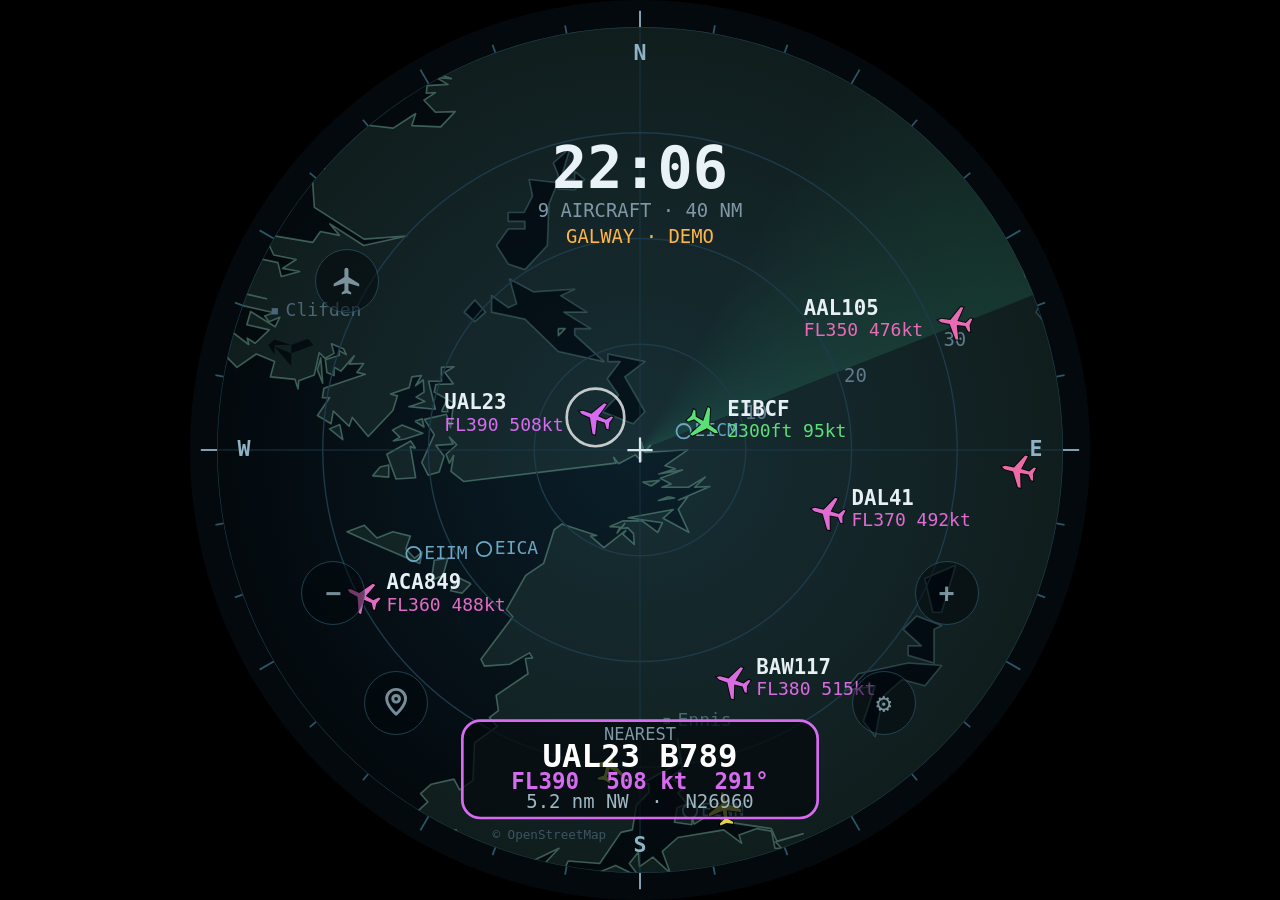
==== commit ec34b2bc: "Overhead Radar: flight tracking, receiver+network hybrid feed, Pi setup script - Track a flight by f" ====
--- a/overhead-radar/index.html
+++ b/overhead-radar/index.html
@@ -77,6 +77,15 @@
   .d-stats span { font-size: 1.8vmin; color: var(--muted); letter-spacing: .08em; }
   .d-stats b { font-size: 3.1vmin; }
   .d-credit { font-size: 1.6vmin; color: #4b6675; max-width: 60vmin; }
+  .d-actions { display: flex; gap: 2vmin; margin-top: .6vmin; }
+  .d-actions button { background: #10242f; color: var(--text); border: 1px solid #2c5568; border-radius: 999px;
+                      padding: .9vmin 2.6vmin; font: 600 2.2vmin/1.2 ui-monospace, 'DejaVu Sans Mono', monospace; cursor: pointer; }
+  .d-actions button.primary { background: #2f7a8a; border-color: #3d97a9; color: #fff; }
+  #t-map { width: 58vmin; height: 25vmin; border-radius: 2.2vmin; background: #06121a; border: 1px solid #1d3b4a; flex: none; }
+  .bar { width: 52vmin; height: 1.6vmin; border-radius: 1vmin; background: #10242f; overflow: hidden; flex: none; }
+  .bar i { display: block; height: 100%; width: 0; background: linear-gradient(90deg, #3d97a9, #7dd3fc); }
+  .t-pct { font-size: 2.6vmin; color: #7dd3fc; }
+  .t-status { font-size: 2vmin; color: #ffb547; min-height: 1em; }
 </style>
 </head>
 <body>
@@ -85,6 +94,7 @@
 <button class="ctl" id="zoom-in" type="button" aria-label="Zoom in" title="Zoom in (+)">+</button>
 <button class="ctl" id="places-btn" type="button" aria-label="Places" title="Places (L)"><svg viewBox="0 0 24 24" fill="none" stroke="currentColor" stroke-width="2.2" stroke-linecap="round" stroke-linejoin="round" aria-hidden="true"><path d="M12 21s-7-6.2-7-11.5A7 7 0 0 1 19 9.5C19 14.8 12 21 12 21z"/><circle cx="12" cy="9.5" r="2.5"/></svg></button>
 <button class="ctl" id="gear" type="button" aria-label="Settings" title="Settings (S)">⚙</button>
+<button class="ctl" id="track-btn" type="button" aria-label="Track a flight" title="Track a flight (T)"><svg viewBox="0 0 24 24" fill="currentColor" aria-hidden="true"><path d="M21 16v-2l-8-5V3.5a1.5 1.5 0 0 0-3 0V9l-8 5v2l8-2.5V19l-2 1.5V22l3.5-1 3.5 1v-1.5L13 19v-5.5z"/></svg></button>
 <div class="panel" id="panel" hidden>
   <form class="sheet" id="sheet" novalidate>
     <h2>Centre point</h2>
@@ -118,6 +128,35 @@
     </div>
   </div>
 </div>
+<div class="panel" id="track-panel" hidden>
+  <form class="sheet" id="track-form" novalidate>
+    <h2>Track a flight</h2>
+    <label for="t-query">Flight number or callsign<input id="t-query" maxlength="10" autocomplete="off" autocapitalize="characters" placeholder="EI105 or EIN105"></label>
+    <div class="err" id="t-err" role="alert"></div>
+    <div class="chips" id="t-recent"></div>
+    <div class="actions">
+      <button type="button" id="t-cancel">Cancel</button>
+      <button type="submit" class="primary">Track</button>
+    </div>
+    <p class="fine">Works while the aircraft is airborne and broadcasting ADS-B. Some airlines (e.g. Ryanair) fly under callsigns that differ from the flight number; if a number isn’t found, try the callsign shown on the radar.</p>
+  </form>
+</div>
+<div class="panel detail-wrap" id="progress" hidden>
+  <div class="detail" role="dialog" aria-label="Flight progress">
+    <button class="close" id="t-close" type="button" aria-label="Close">×</button>
+    <div class="d-op">TRACKING</div>
+    <div class="d-call" id="t-call"></div>
+    <div class="d-route" id="t-route"></div>
+    <canvas id="t-map" width="580" height="250"></canvas>
+    <div class="bar"><i id="t-bar"></i></div>
+    <div class="t-pct" id="t-pct"></div>
+    <div class="d-stats" id="t-stats"></div>
+    <div class="t-status" id="t-status"></div>
+    <div class="d-actions">
+      <button type="button" id="t-stop">Stop tracking</button>
+    </div>
+  </div>
+</div>
 <div class="panel detail-wrap" id="detail" hidden>
   <div class="detail" role="dialog" aria-label="Flight details">
     <button class="close" id="d-close" type="button" aria-label="Close">×</button>
@@ -128,6 +167,7 @@
     <div class="d-type" id="d-type"></div>
     <div class="d-stats" id="d-stats"></div>
     <div class="d-credit" id="d-credit"></div>
+    <div class="d-actions"><button type="button" id="d-track" class="primary">Track this flight</button></div>
   </div>
 </div>
 <script src="geo.js"></script>
@@ -235,6 +275,7 @@
       p.vr = a.vr || 0;
       p.squawk = a.squawk || '';
       p.cat = a.category || p.cat || '';
+      p.via = a.via || '';
       p.x = xy[0]; p.y = xy[1]; p.fixT = fixT;
       p.updated = nowMs;
     });
@@ -516,6 +557,10 @@
       }
       var px = cx + o.x * k, py = cy - o.y * k;
       hitTargets.push({ hex: p.hex, x: px / dpr, y: py / dpr });
+      if (track && isTracked(p)) {
+        ctx.strokeStyle = '#7dd3fc'; ctx.lineWidth = Math.max(2, u * 0.45); ctx.setLineDash([u, u * 0.8]);
+        ctx.beginPath(); ctx.arc(px, py, u * 4.6, 0, Math.PI * 2); ctx.stroke(); ctx.setLineDash([]);
+      }
       if (p.hex === selectedHex) {
         ctx.strokeStyle = '#ffb547'; ctx.lineWidth = Math.max(2, u * 0.45);
         ctx.beginPath(); ctx.arc(px, py, u * 4, 0, Math.PI * 2); ctx.stroke();
@@ -594,8 +639,25 @@
     ctx.fillStyle = status.source === 'DEMO' ? '#ffb547' : '#4b6675';
     ctx.fillText(CFG.name + (status.source ? ' · ' + status.source.toUpperCase() : ''), cx, cy - R * 0.49);
 
-    // bottom: nearest aircraft card
-    if (nearest) {
+    // bottom: tracked flight card, or the nearest aircraft
+    var ts = track ? trackSummary(now) : null;
+    trackCardRect = null;
+    if (ts) {
+      var tcw = R * 0.84, tch = R * 0.23, tx0 = cx - tcw / 2, ty0 = cy + R * 0.64;
+      trackCardRect = [tx0 / dpr, ty0 / dpr, (tx0 + tcw) / dpr, (ty0 + tch) / dpr];
+      ctx.fillStyle = 'rgba(3,9,13,.8)'; roundRect(tx0, ty0, tcw, tch, u * 2); ctx.fill();
+      ctx.strokeStyle = '#7dd3fc'; ctx.lineWidth = Math.max(1, u * 0.3); roundRect(tx0, ty0, tcw, tch, u * 2); ctx.stroke();
+      ctx.textAlign = 'center';
+      ctx.fillStyle = '#7dd3fc'; ctx.font = (u * 1.9) + 'px ' + FONT;
+      ctx.fillText(ts.label, cx, ty0 + tch * 0.2);
+      ctx.fillStyle = '#ffffff'; ctx.font = '700 ' + (u * 3.2) + 'px ' + FONT;
+      ctx.fillText(ts.title, cx, ty0 + tch * 0.46);
+      var bw = tcw * 0.78, bx = cx - bw / 2, by = ty0 + tch * 0.56, bh = u * 1.2;
+      ctx.fillStyle = '#10242f'; roundRect(bx, by, bw, bh, bh / 2); ctx.fill();
+      if (ts.pct != null) { ctx.fillStyle = '#7dd3fc'; roundRect(bx, by, Math.max(bh, bw * ts.pct), bh, bh / 2); ctx.fill(); }
+      ctx.fillStyle = ts.warn ? '#ffb547' : '#9fb6c3'; ctx.font = (u * 2.1) + 'px ' + FONT;
+      ctx.fillText(ts.line, cx, ty0 + tch * 0.9);
+    } else if (nearest) {
       var p = nearest.p, cw = R * 0.84, ch = R * 0.23, x0 = cx - cw / 2, y0 = cy + R * 0.64;
       ctx.fillStyle = 'rgba(3,9,13,.72)';
       roundRect(x0, y0, cw, ch, u * 2); ctx.fill();
@@ -632,11 +694,12 @@
     CFG.rangeIdx = (i + CFG.ranges.length) % CFG.ranges.length;
     try { localStorage.setItem('overhead-radar-range', String(CFG.rangeIdx)); } catch (e) { /* ignore */ }
   }
-  var picking = false, hitTargets = [], selectedHex = null, nearestHex = null;
+  var picking = false, hitTargets = [], selectedHex = null, nearestHex = null, trackCardRect = null, track = null;
   canvas.addEventListener('click', function (e) {
     if (!picking) {
       // tap a plane to open its details
       var rc = canvas.getBoundingClientRect(), tx = e.clientX - rc.left, ty = e.clientY - rc.top, best = null, bestD = Math.max(22, S * 0.06);
+      if (trackCardRect && tx >= trackCardRect[0] && tx <= trackCardRect[2] && ty >= trackCardRect[1] && ty <= trackCardRect[3]) { openProgress(); return; }
       hitTargets.forEach(function (h) { var d = Math.hypot(h.x - tx, h.y - ty); if (d < bestD) { bestD = d; best = h; } });
       if (best) openDetail(best.hex); else selectedHex = null;
       return;
@@ -652,6 +715,9 @@
     if (!panel.hidden) { if (e.key === 'Escape') closeSettings(); return; }
     if (!placesPanel.hidden) { if (e.key === 'Escape' || e.key === 'l' || e.key === 'L') closePlaces(); return; }
     if (!detail.hidden) { if (e.key === 'Escape' || e.key === 'Enter') closeDetail(); return; }
+    if (!trackPanel.hidden) { if (e.key === 'Escape') trackPanel.hidden = true; return; }
+    if (!progress.hidden) { if (e.key === 'Escape' || e.key === 'Enter') closeProgress(); return; }
+    if (e.key === 't' || e.key === 'T') { e.preventDefault(); openTrackPanel(); return; }
     if (e.key === 'Escape') { picking = false; selectedHex = null; }
     if (e.key === 's' || e.key === 'S') { e.preventDefault(); openSettings(); }
     if (e.key === 'l' || e.key === 'L') { e.preventDefault(); openPlaces(); }
@@ -745,11 +811,14 @@
     EAI32D: ['Emerald Airlines', 'EINN', 'SNN', 'Shannon', 'EGBB', 'BHX', 'Birmingham', 'ATR', '72-600'],
     EIBCF: ['Private', '', '', '', '', '', '', 'Cessna', '172 Skyhawk']
   };
+  var DEMO_AIRPORTS = { DUB: [53.4213, -6.2701], ATL: [33.6407, -84.4277], EWR: [40.6895, -74.1745], JFK: [40.6413, -73.7781],
+    LHR: [51.4700, -0.4543], YYZ: [43.6777, -79.6248], MAD: [40.4983, -3.5676], NOC: [53.9103, -8.8185], SNN: [52.7020, -8.9248], BHX: [52.4539, -1.7480] };
   function demoInfo(p) {
     var d = DEMO_INFO[p.flight];
     if (!d) return {};
     return { demo: true, aircraft: { owner: d[0], manufacturer: d[7], type: d[8], registration: p.reg, type_code: p.type },
-             route: d[1] ? { origin: { icao: d[1], iata: d[2], name: d[3] }, destination: { icao: d[4], iata: d[5], name: d[6] } } : null };
+             route: d[1] ? { origin: { icao: d[1], iata: d[2], name: d[3], lat: DEMO_AIRPORTS[d[2]][0], lon: DEMO_AIRPORTS[d[2]][1] },
+                             destination: { icao: d[4], iata: d[5], name: d[6], lat: DEMO_AIRPORTS[d[5]][0], lon: DEMO_AIRPORTS[d[5]][1] } } : null };
   }
 
   function loadInfo(p) {
@@ -797,6 +866,7 @@
         img.src = ph.src;
         credits.push('Photo © ' + (ph.photographer || 'unknown') + ' · planespotters.net');
       }
+      if (p.via === 'receiver') credits.unshift('Heard by your antenna');
       if (info.demo) credits.push('Demo data');
       else if (rt) credits.push('Route: hexdb.io, may be out of date');
       dEl.credit.textContent = credits.join('  ·  ');
@@ -816,6 +886,205 @@
   }
   document.getElementById('d-close').addEventListener('click', closeDetail);
   detail.addEventListener('click', function (e) { if (e.target === detail) closeDetail(); });
+
+  // ---------- flight tracking ----------
+  // IATA airline code -> ICAO callsign prefix, so "EI105" also finds "EIN105".
+  var AIRLINES = { EI: 'EIN', FR: 'RYR', BA: 'BAW', AA: 'AAL', DL: 'DAL', UA: 'UAL', AC: 'ACA', LH: 'DLH', AF: 'AFR', KL: 'KLM',
+    U2: 'EZY', W6: 'WZZ', VS: 'VIR', EK: 'UAE', QR: 'QTR', EY: 'ETD', TK: 'THY', IB: 'IBE', VY: 'VLG', SK: 'SAS', AY: 'FIN',
+    LX: 'SWR', OS: 'AUA', SN: 'BEL', TP: 'TAP', LS: 'EXS', LM: 'LOG', B6: 'JBU', WS: 'WJA', TS: 'TSC', FI: 'ICE', DY: 'NOZ',
+    D8: 'IBK', SQ: 'SIA', CX: 'CPA', ET: 'ETH', AI: 'AIC', QF: 'QFA', AS: 'ASA', WN: 'SWA', EW: 'EWG', BY: 'TOM', MT: 'TCX', AZ: 'ITY' };
+  var TRACK_KEY = 'overhead-radar-track', RECENT_KEY = 'overhead-radar-track-recent', trackTimer = null, progressTimer = null;
+  var trackPanel = document.getElementById('track-panel'), progress = document.getElementById('progress');
+  var tEl = {}; ['query', 'err', 'recent', 'call', 'route', 'map', 'bar', 'pct', 'stats', 'status'].forEach(function (k) { tEl[k] = document.getElementById('t-' + k); });
+
+  function normQuery(q) { return String(q || '').toUpperCase().replace(/[^A-Z0-9]/g, '').slice(0, 8); }
+  function callsignCandidates(q) {
+    q = normQuery(q);
+    var out = [q], m = q.match(/^([A-Z0-9]{2})(\d{1,4}[A-Z]?)$/);
+    if (m && AIRLINES[m[1]]) out.unshift(AIRLINES[m[1]] + m[2].replace(/^0+(?=\d)/, ''));
+    return out;
+  }
+  function isTracked(p) { return !!track && (track.cands.indexOf(p.flight) >= 0 || p.flight === track.cs); }
+  function haversineNm(a, b) {
+    var dLat = (b[0] - a[0]) * D2R, dLon = (b[1] - a[1]) * D2R;
+    var h = Math.sin(dLat / 2) * Math.sin(dLat / 2) + Math.cos(a[0] * D2R) * Math.cos(b[0] * D2R) * Math.sin(dLon / 2) * Math.sin(dLon / 2);
+    return 2 * 3440.065 * Math.asin(Math.min(1, Math.sqrt(h)));
+  }
+  function gcPoints(a, b, n) {
+    // points along the great circle from a to b (lat/lon degrees)
+    var toV = function (p) { var la = p[0] * D2R, lo = p[1] * D2R; return [Math.cos(la) * Math.cos(lo), Math.cos(la) * Math.sin(lo), Math.sin(la)]; };
+    var A = toV(a), B = toV(b), dot = Math.max(-1, Math.min(1, A[0] * B[0] + A[1] * B[1] + A[2] * B[2])), w = Math.acos(dot), out = [];
+    for (var i = 0; i <= n; i++) {
+      var t = i / n, s1 = w ? Math.sin((1 - t) * w) / Math.sin(w) : 1 - t, s2 = w ? Math.sin(t * w) / Math.sin(w) : t;
+      var v = [s1 * A[0] + s2 * B[0], s1 * A[1] + s2 * B[1], s1 * A[2] + s2 * B[2]];
+      out.push([Math.atan2(v[2], Math.hypot(v[0], v[1])) / D2R, Math.atan2(v[1], v[0]) / D2R]);
+    }
+    return out;
+  }
+
+  // Current best position of the tracked flight: the live radar if it's in range, else the network's last fix.
+  function trackState(now) {
+    var live = null;
+    planes.forEach(function (p) { if (!live && isTracked(p) && !p.ground) live = p; });
+    if (live) {
+      var xy = posNow(live, now), ll = fromXY(xy[0], xy[1]);
+      return { lat: ll[0], lon: ll[1], alt: live.alt, gs: live.gs, trk: live.track, vr: live.vr, p: live, age: (now - live.fixT) / 1000, flight: live.flight };
+    }
+    if (track.ac) {
+      var a = track.ac, age = (now - track.fixAt) / 1000;
+      var d = a.gs && a.track != null ? a.gs * Math.min(age, 120) / 3600 : 0; // dead-reckon up to 2 minutes
+      var lat = a.lat + d * Math.cos(a.track * D2R) / 60, lon = a.lon + d * Math.sin(a.track * D2R) / (60 * Math.cos(a.lat * D2R));
+      return { lat: lat, lon: lon, alt: a.alt, gs: a.gs, trk: a.track, vr: a.vr, p: null, age: age, flight: a.flight };
+    }
+    return null;
+  }
+  function trackProgress(st) {
+    var r = track.route;
+    if (!st || !r || !r.origin || !r.destination || r.origin.lat == null || r.destination.lat == null) return null;
+    var o = [r.origin.lat, r.origin.lon], d = [r.destination.lat, r.destination.lon], pos = [st.lat, st.lon];
+    var flown = haversineNm(o, pos), rem = haversineNm(pos, d), total = haversineNm(o, d);
+    var pct = Math.max(0, Math.min(1, flown / Math.max(1, flown + rem)));
+    var eta = st.gs > 60 ? Date.now() + rem / st.gs * 3600 * 1000 : null;
+    return { flown: flown, rem: rem, total: total, pct: pct, eta: eta };
+  }
+  function hhmm(ms) { var d = new Date(ms); return String(d.getHours()).padStart(2, '0') + ':' + String(d.getMinutes()).padStart(2, '0'); }
+  function routeText(r) { return r && r.origin && r.destination ? (r.origin.iata || r.origin.icao) + ' → ' + (r.destination.iata || r.destination.icao) : ''; }
+
+  function trackSummary(now) {
+    var st = trackState(now), pr = trackProgress(st), name = (st && st.flight) || track.cs || track.query;
+    var title = name + (routeText(track.route) ? '  ' + routeText(track.route) : '');
+    if (!st) return { label: 'TRACKING', title: title, pct: null, warn: true, line: track.polled ? 'Not found in the air yet' : 'Searching…' };
+    var lost = st.age > 120;
+    var line = pr ? Math.round(pr.pct * 100) + '% · ' + Math.round(pr.rem).toLocaleString() + ' nm to go' + (pr.eta && !lost ? ' · ETA ' + hhmm(pr.eta) : '')
+                  : altText({ alt: st.alt }) + ' · ' + Math.round(st.gs || 0) + ' kt · route unknown';
+    if (lost) line = 'Out of coverage · last seen ' + Math.round(st.age / 60) + ' min ago';
+    return { label: st.p ? 'TRACKING · ON RADAR' : 'TRACKING', title: title, pct: pr ? pr.pct : null, warn: lost, line: line };
+  }
+
+  function recentFlights() { try { var a = JSON.parse(localStorage.getItem(RECENT_KEY) || '[]'); return Array.isArray(a) ? a.slice(0, 6) : []; } catch (e) { return []; } }
+  function startTracking(q) {
+    q = normQuery(q);
+    if (!q) return;
+    track = { query: q, cands: callsignCandidates(q), cs: null, ac: null, route: null, fixAt: 0, polled: false };
+    try {
+      localStorage.setItem(TRACK_KEY, q);
+      localStorage.setItem(RECENT_KEY, JSON.stringify([q].concat(recentFlights().filter(function (x) { return x !== q; })).slice(0, 6)));
+    } catch (e) { /* ignore */ }
+    pollTrack();
+  }
+  function stopTracking() {
+    track = null; clearTimeout(trackTimer);
+    try { localStorage.removeItem(TRACK_KEY); } catch (e) { /* ignore */ }
+    closeProgress();
+  }
+  function pollTrack() {
+    clearTimeout(trackTimer);
+    if (!track) return;
+    var t = track;
+    var done = function () { t.polled = true; if (track === t) trackTimer = setTimeout(pollTrack, 15000); };
+    if (status.source === 'DEMO') {
+      var found = null;
+      planes.forEach(function (p) { if (!found && isTracked(p)) found = p; });
+      if (found) { t.cs = found.flight; var di = demoInfo(found); t.route = di.route || null; }
+      done();
+      return;
+    }
+    fetchJSON('api/track?flight=' + encodeURIComponent(t.query)).then(function (j) {
+      if (track !== t) return;
+      if (j.callsign) { t.cs = j.callsign; if (t.cands.indexOf(j.callsign) < 0) t.cands.push(j.callsign); }
+      if (j.aircraft) { t.ac = j.aircraft; t.fixAt = Date.now() - (j.aircraft.seen || 0) * 1000; }
+      if (j.route) t.route = j.route;
+    }).catch(function () { /* keep the last known state */ }).then(done);
+  }
+
+  function openTrackPanel(prefill) {
+    tEl.query.value = prefill || (track ? track.query : '');
+    tEl.err.textContent = '';
+    tEl.recent.innerHTML = '';
+    recentFlights().forEach(function (q) {
+      var b = document.createElement('button'); b.type = 'button'; b.textContent = q;
+      b.addEventListener('click', function () { trackPanel.hidden = true; startTracking(q); openProgress(); });
+      tEl.recent.appendChild(b);
+    });
+    trackPanel.hidden = false;
+    tEl.query.focus();
+  }
+  document.getElementById('track-form').addEventListener('submit', function (e) {
+    e.preventDefault();
+    var q = normQuery(tEl.query.value);
+    if (!/^[A-Z0-9]{3,8}$/.test(q)) { tEl.err.textContent = 'Enter a flight number like EI105 or a callsign like EIN105.'; return; }
+    trackPanel.hidden = true;
+    startTracking(q);
+    openProgress();
+  });
+  document.getElementById('t-cancel').addEventListener('click', function () { trackPanel.hidden = true; });
+  trackPanel.addEventListener('click', function (e) { if (e.target === trackPanel) trackPanel.hidden = true; });
+  document.getElementById('track-btn').addEventListener('click', function () { if (track) openProgress(); else openTrackPanel(); });
+  document.getElementById('t-stop').addEventListener('click', stopTracking);
+  document.getElementById('t-close').addEventListener('click', closeProgress);
+  progress.addEventListener('click', function (e) { if (e.target === progress) closeProgress(); });
+  document.getElementById('d-track').addEventListener('click', function () {
+    var p = planes.get(selectedHex); if (!p) return;
+    closeDetail(); startTracking(p.flight); openProgress();
+  });
+
+  function openProgress() { if (!track) return; progress.hidden = false; updateProgress(); clearInterval(progressTimer); progressTimer = setInterval(updateProgress, 1000); }
+  function closeProgress() { progress.hidden = true; clearInterval(progressTimer); }
+  function updateProgress() {
+    if (!track) return closeProgress();
+    var now = Date.now(), st = trackState(now), pr = trackProgress(st), r = track.route;
+    tEl.call.textContent = (st && st.flight) || track.cs || track.query;
+    tEl.route.innerHTML = r && r.origin && r.destination
+      ? '<b>' + esc(r.origin.iata || r.origin.icao) + '</b> → <b>' + esc(r.destination.iata || r.destination.icao) + '</b><small>' + esc(r.origin.name || '') + ' to ' + esc(r.destination.name || '') + '</small>'
+      : '<small>' + (track.polled ? 'Route not known' : 'Looking up…') + '</small>';
+    tEl.bar.style.width = pr ? (pr.pct * 100).toFixed(1) + '%' : '0';
+    tEl.pct.textContent = pr ? Math.round(pr.pct * 100) + '% complete' : '';
+    var cells = st ? [['FLOWN', pr ? Math.round(pr.flown).toLocaleString() + ' nm' : '—'], ['TO GO', pr ? Math.round(pr.rem).toLocaleString() + ' nm' : '—'],
+                      ['ETA', pr && pr.eta && st.age < 120 ? hhmm(pr.eta) + ' est.' : '—'], ['ALT', altText({ alt: st.alt }) + vrArrow(st.vr)],
+                      ['SPEED', Math.round(st.gs || 0) + ' kt'], ['TOTAL', pr ? Math.round(pr.total).toLocaleString() + ' nm' : '—']] : [];
+    tEl.stats.innerHTML = cells.map(function (c) { return '<div><span>' + c[0] + '</span><b>' + esc(c[1]) + '</b></div>'; }).join('');
+    tEl.status.textContent = !st ? (track.polled ? 'Not airborne, or not covered by the network right now. Checking every 15 s.' : 'Searching…')
+      : st.age > 120 ? 'Out of coverage (oceanic gaps are normal). Last seen ' + Math.round(st.age / 60) + ' min ago.'
+      : st.p ? 'On your radar now.' : '';
+    drawTrackMap(st);
+  }
+  function drawTrackMap(st) {
+    var c = tEl.map, g = c.getContext('2d'), W = c.width, H = c.height, r = track.route;
+    g.clearRect(0, 0, W, H);
+    var pts = [];
+    var home = [CFG.lat, CFG.lon];
+    if (r && r.origin && r.destination && r.origin.lat != null && r.destination.lat != null) pts = gcPoints([r.origin.lat, r.origin.lon], [r.destination.lat, r.destination.lon], 64);
+    var all = pts.slice(); if (st) all.push([st.lat, st.lon]); if (!all.length) all.push(home);
+    var midLat = all.reduce(function (s, p) { return s + p[0]; }, 0) / all.length, kx = Math.cos(midLat * D2R);
+    var xs = all.map(function (p) { return p[1] * kx; }), ys = all.map(function (p) { return p[0]; });
+    var minX = Math.min.apply(null, xs), maxX = Math.max.apply(null, xs), minY = Math.min.apply(null, ys), maxY = Math.max.apply(null, ys);
+    var pad = 28, sc = Math.min((W - 2 * pad) / Math.max(maxX - minX, 0.5), (H - 2 * pad) / Math.max(maxY - minY, 0.5));
+    var ox = (W - (maxX - minX) * sc) / 2, oy = (H - (maxY - minY) * sc) / 2;
+    var P = function (p) { return [ox + (p[1] * kx - minX) * sc, H - oy - (p[0] - minY) * sc]; };
+    g.lineWidth = 3; g.lineCap = 'round';
+    if (pts.length) {
+      var split = pts.length - 1;
+      if (st) { var best = 1e9; pts.forEach(function (p, i) { var d = haversineNm(p, [st.lat, st.lon]); if (d < best) { best = d; split = i; } }); }
+      g.strokeStyle = '#2c5568'; g.setLineDash([6, 6]); g.beginPath();
+      pts.slice(split).forEach(function (p, i) { var q = P(p); g[i ? 'lineTo' : 'moveTo'](q[0], q[1]); }); g.stroke(); g.setLineDash([]);
+      g.strokeStyle = '#7dd3fc'; g.beginPath();
+      pts.slice(0, split + 1).forEach(function (p, i) { var q = P(p); g[i ? 'lineTo' : 'moveTo'](q[0], q[1]); }); g.stroke();
+      g.font = '600 20px ui-monospace, monospace'; g.fillStyle = '#d8e6ee'; g.textBaseline = 'middle';
+      [[r.origin, pts[0]], [r.destination, pts[pts.length - 1]]].forEach(function (e, i) {
+        var q = P(e[1]); g.beginPath(); g.arc(q[0], q[1], 6, 0, Math.PI * 2); g.fill();
+        g.textAlign = q[0] > W / 2 ? 'right' : 'left'; g.fillText(e[0].iata || e[0].icao, q[0] + (q[0] > W / 2 ? -12 : 12), q[1] + (i ? 16 : -16));
+      });
+    }
+    var hq = P(home);
+    if (hq[0] > 0 && hq[0] < W && hq[1] > 0 && hq[1] < H) { g.strokeStyle = '#ffb547'; g.lineWidth = 2; g.beginPath(); g.moveTo(hq[0] - 6, hq[1]); g.lineTo(hq[0] + 6, hq[1]); g.moveTo(hq[0], hq[1] - 6); g.lineTo(hq[0], hq[1] + 6); g.stroke(); }
+    if (st) {
+      var sp = P([st.lat, st.lon]);
+      g.save(); g.translate(sp[0], sp[1]); g.rotate((st.trk || 0) * D2R); g.beginPath();
+      PLANE.forEach(function (q, i) { g[i ? 'lineTo' : 'moveTo'](q[0] * 16, q[1] * 16); });
+      for (var i = PLANE.length - 2; i > 0; i--) g.lineTo(-PLANE[i][0] * 16, PLANE[i][1] * 16);
+      g.closePath(); g.fillStyle = st.age > 120 ? '#ffb547' : '#ffffff'; g.fill(); g.restore();
+    }
+  }
 
   // ---------- aircraft type outlines (top view, nose up) ----------
   function typeCategory(t, cat) {
@@ -910,7 +1179,7 @@
   });
 
   // controls sit just inside the scope edge: zoom at 4 and 8 o'clock, places and settings either side of the nearest card
-  var CONTROLS = [['zoom-out', 245, 0.8], ['zoom-in', 115, 0.8], ['places-btn', 224, 0.83], ['gear', 136, 0.83]];
+  var CONTROLS = [['zoom-out', 245, 0.8], ['zoom-in', 115, 0.8], ['places-btn', 224, 0.83], ['gear', 136, 0.83], ['track-btn', 300, 0.8]];
   function placeControls() {
     CONTROLS.forEach(function (c) {
       var el = document.getElementById(c[0]), r = S / 2 * 0.94 * c[2], a = c[1] * D2R;
@@ -924,6 +1193,7 @@
   // ---------- start ----------
   var serverCentre = null;
   buildGeo();
+  try { var savedTrack = localStorage.getItem(TRACK_KEY); if (savedTrack) setTimeout(function () { startTracking(savedTrack); }, 1500); } catch (e) { /* ignore */ }
   requestAnimationFrame(frame);
   if (CFG.demo) { startDemo(); return; }
   fetchJSON('api/config').then(function (c) {
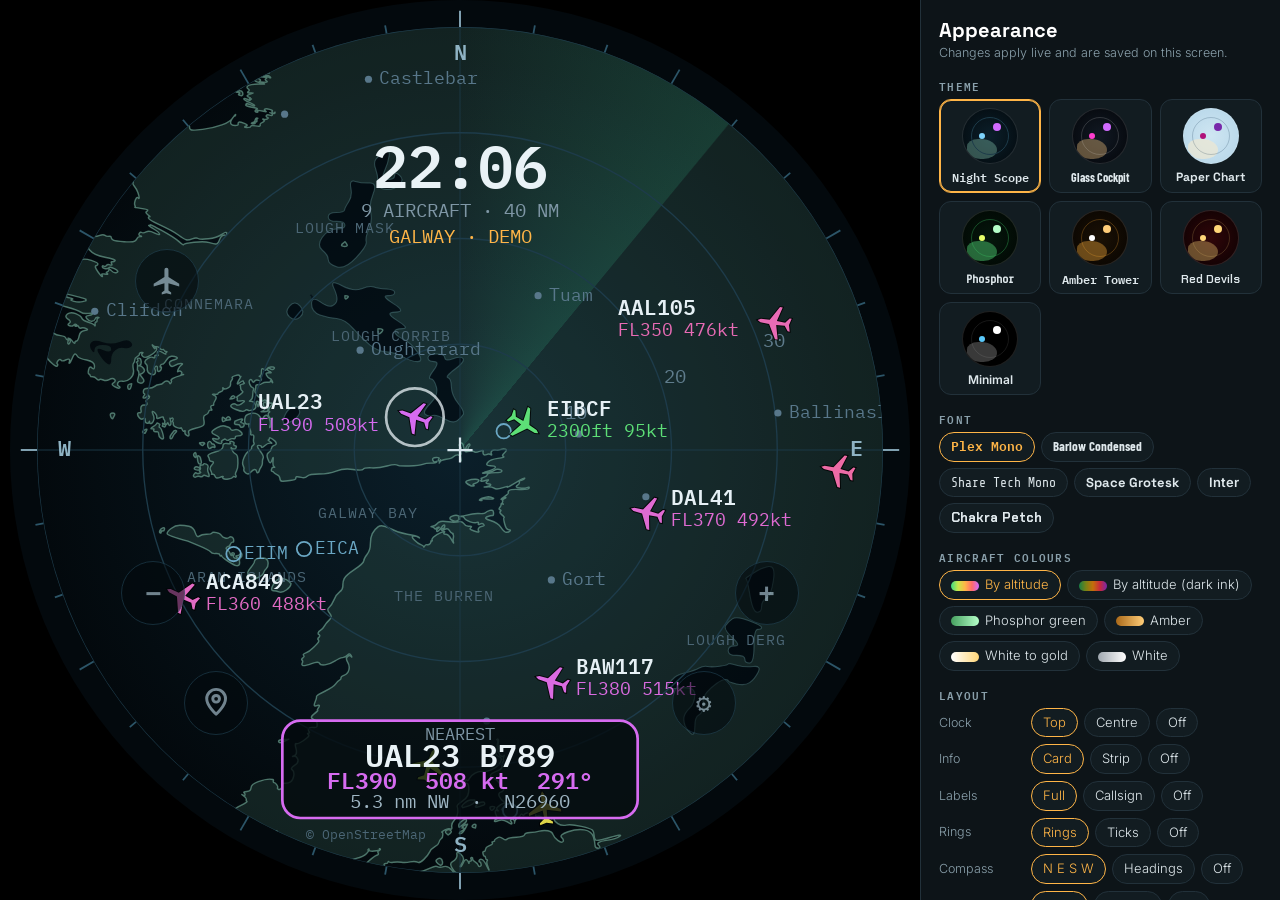
==== commit a22aaaa1: "Overhead Radar: themes + appearance studio, refined 100 m map - Seven themes (Night Scope, Glass Coc" ====
--- a/overhead-radar/index.html
+++ b/overhead-radar/index.html
@@ -5,6 +5,7 @@
 <meta name="viewport" content="width=device-width, initial-scale=1, viewport-fit=cover">
 <!-- ARTIFACT-START -->
 <title>Overhead Radar</title>
+<link rel="stylesheet" href="fonts/fonts.css">
 <style>
   :root {
     --bg: #000;
@@ -19,6 +20,37 @@
   canvas { display: block; }
   button, input { font: inherit; }
   [hidden] { display: none !important; }
+  /* appearance studio: a column on the right of wide screens, a pop-up on the round display */
+  body.studio { grid-template-columns: 1fr 360px; place-items: center; }
+  .studio-panel { color: #dfe8ec; font: 14px/1.45 'Inter', system-ui, sans-serif; cursor: default; }
+  body.studio-below { display: block; overflow-y: auto; height: auto; min-height: 100%; position: relative; }
+  html:has(body.studio-below) { overflow-y: auto; }
+  body.studio-below #scope { margin: 0 auto; }
+  body.studio-below .studio-panel { display: block !important; border-top: 1px solid #22313a; background: #0d1418; }
+  body.studio-below #studio-close, body.studio #studio-close { display: none; }
+  body.studio .studio-panel { display: block !important; justify-self: stretch; align-self: stretch; height: 100vh; overflow-y: auto;
+    background: #0d1418; border-left: 1px solid #22313a; }
+  body:not(.studio):not(.studio-below) .studio-panel { position: fixed; inset: 0; background: rgba(0,0,0,.55); display: grid; place-items: center; z-index: 5; }
+  body:not(.studio):not(.studio-below) .studio-inner { width: min(80vmin, 420px); max-height: 74vmin; overflow-y: auto; background: #0d1418; border: 1px solid #22313a; border-radius: 14px; }
+  .studio-inner { padding: 18px 18px 28px; display: grid; gap: 18px; box-sizing: border-box; }
+  .studio-head { display: flex; justify-content: space-between; align-items: baseline; gap: 8px; }
+  .studio-head h2 { margin: 0; font: 700 20px/1.2 'Space Grotesk', system-ui, sans-serif; color: #fff; }
+  .studio-head p { margin: 2px 0 0; color: #8aa0ab; font-size: 12.5px; }
+  body.studio #studio-close { display: none; }
+  .st-sec h3 { margin: 0 0 8px; font: 600 11px/1 'IBM Plex Mono', ui-monospace, monospace; letter-spacing: .12em; text-transform: uppercase; color: #8aa0ab; }
+  .st-presets { display: grid; grid-template-columns: repeat(auto-fill, minmax(96px, 1fr)); gap: 8px; }
+  .st-preset { background: #121c21; border: 1px solid #22313a; border-radius: 12px; padding: 8px 6px 7px; color: #dfe8ec; cursor: pointer; display: grid; justify-items: center; gap: 6px; font: 600 12px/1.2 'Inter', system-ui, sans-serif; }
+  .st-preset[aria-pressed="true"] { border-color: #ffb547; box-shadow: 0 0 0 1px #ffb547 inset; }
+  .st-dot { width: 54px; height: 54px; border-radius: 50%; position: relative; overflow: hidden; border: 1px solid rgba(255,255,255,.12); }
+  .st-dot i { position: absolute; border-radius: 50%; }
+  .st-seg { display: flex; flex-wrap: wrap; gap: 6px; }
+  .st-seg button, .st-toggle { background: #121c21; color: #dfe8ec; border: 1px solid #22313a; border-radius: 999px; padding: 6px 11px; font: 13px/1.2 'Inter', system-ui, sans-serif; cursor: pointer; }
+  .st-seg button[aria-pressed="true"], .st-toggle[aria-pressed="true"] { border-color: #ffb547; color: #ffb547; }
+  .st-row { display: grid; grid-template-columns: 84px 1fr; gap: 8px; align-items: center; margin-bottom: 7px; }
+  .st-row span { color: #8aa0ab; font-size: 12.5px; }
+  .st-sw { display: inline-block; width: 28px; height: 10px; border-radius: 5px; vertical-align: middle; margin-right: 6px; }
+  .st-foot { display: flex; gap: 8px; flex-wrap: wrap; }
+  .st-foot button { background: none; border: 1px solid #22313a; color: #8aa0ab; border-radius: 999px; padding: 6px 12px; cursor: pointer; font: 13px 'Inter', system-ui, sans-serif; }
   .gear { position: fixed; width: 40px; height: 40px; margin: -20px 0 0 -20px; border-radius: 50%; border: 1px solid #2c5568;
           background: rgba(3,9,13,.7); color: #8fb3c4; font-size: 20px; line-height: 1; display: grid; place-items: center;
           cursor: pointer; opacity: .55; padding: 0; }
@@ -40,11 +72,11 @@
   .actions { display: flex; gap: 6px; flex-wrap: wrap; justify-content: flex-end; }
   .err { color: #ff8a8a; font-size: .85em; min-height: 1.2em; margin: -4px 0; }
   .fine { color: #4b6675; font-size: .75em; margin: 0; }
-  .ctl { position: fixed; width: 13vmin; height: 13vmin; max-width: 64px; max-height: 64px; min-width: 40px; min-height: 40px;
-         transform: translate(-50%, -50%); border-radius: 50%; border: 1px solid #2c5568; background: rgba(3,9,13,.72);
-         color: #a9c4d2; font: 600 clamp(16px, 5vmin, 26px)/1 ui-monospace, 'DejaVu Sans Mono', monospace; display: grid;
+  .ctl { position: absolute; width: 13vmin; height: 13vmin; max-width: 64px; max-height: 64px; min-width: 40px; min-height: 40px;
+         transform: translate(-50%, -50%); border-radius: 50%; border: 1px solid var(--ctl-border, #2c5568); background: var(--ctl-bg, rgba(3,9,13,.72));
+         color: var(--ctl-fg, #a9c4d2); font: 600 clamp(16px, 5vmin, 26px)/1 ui-monospace, 'DejaVu Sans Mono', monospace; display: grid;
          place-items: center; cursor: pointer; padding: 0; opacity: .7; touch-action: manipulation; }
-  .ctl:hover, .ctl:active { opacity: 1; border-color: #6aa7c4; }
+  .ctl:hover, .ctl:active { opacity: 1; border-color: var(--ctl-hi, #6aa7c4); }
   .ctl svg { width: 52%; height: 52%; }
   .check { display: flex !important; align-items: center; gap: 6px; }
   .check input { width: auto; }
@@ -108,6 +140,7 @@
     <div class="chips">
       <button type="button" id="c-pick">Pick on the map</button>
       <button type="button" id="c-here">Use my location</button>
+      <button type="button" id="c-appearance">Appearance…</button>
     </div>
     <label class="check" for="c-keep"><input type="checkbox" id="c-keep" checked> Add to my places list</label>
     <div class="actions">
@@ -170,6 +203,15 @@
     <div class="d-actions"><button type="button" id="d-track" class="primary">Track this flight</button></div>
   </div>
 </div>
+<aside class="studio-panel" id="studio" hidden aria-label="Appearance">
+  <div class="studio-inner">
+    <div class="studio-head">
+      <div><h2>Appearance</h2><p>Changes apply live and are saved on this screen.</p></div>
+      <button type="button" class="st-toggle" id="studio-close">Done</button>
+    </div>
+    <div id="studio-body" style="display:grid;gap:18px"></div>
+  </div>
+</aside>
 <script src="geo.js"></script>
 <script>
 (function () {
@@ -220,6 +262,7 @@
   }
 
   // Reference points drawn when inside the current range.
+  // Reference points drawn when inside the current range (minRange: only when zoomed in at least that far).
   var PLACES = [
     { id: 'EICM', lat: 53.3003, lon: -8.9416, kind: 'apt' },
     { id: 'EINN', lat: 52.7020, lon: -8.9248, kind: 'apt' },
@@ -227,9 +270,35 @@
     { id: 'EIIM', lat: 53.1067, lon: -9.6536, kind: 'apt' },
     { id: 'EICA', lat: 53.1147, lon: -9.4678, kind: 'apt' },
     { id: 'Galway', lat: 53.2707, lon: -9.0568, kind: 'town' },
+    { id: 'Oranmore', lat: 53.2683, lon: -8.9260, kind: 'town', minRange: 20 },
+    { id: 'Claregalway', lat: 53.3445, lon: -8.9460, kind: 'town', minRange: 10 },
+    { id: 'Moycullen', lat: 53.3380, lon: -9.1800, kind: 'town', minRange: 20 },
+    { id: 'Spiddal', lat: 53.2440, lon: -9.3050, kind: 'town', minRange: 20 },
+    { id: 'Kinvara', lat: 53.1400, lon: -8.9370, kind: 'town', minRange: 20 },
+    { id: 'Headford', lat: 53.4690, lon: -9.1090, kind: 'town', minRange: 20 },
+    { id: 'Athenry', lat: 53.2960, lon: -8.7440, kind: 'town', minRange: 40 },
+    { id: 'Oughterard', lat: 53.4280, lon: -9.3200, kind: 'town', minRange: 40 },
+    { id: 'Tuam', lat: 53.5140, lon: -8.8510, kind: 'town', minRange: 40 },
+    { id: 'Loughrea', lat: 53.1970, lon: -8.5670, kind: 'town', minRange: 40 },
+    { id: 'Gort', lat: 53.0660, lon: -8.8160, kind: 'town', minRange: 40 },
+    { id: 'Clifden', lat: 53.4893, lon: -10.0193, kind: 'town' },
     { id: 'Ennis', lat: 52.8436, lon: -8.9864, kind: 'town' },
-    { id: 'Clifden', lat: 53.4893, lon: -10.0193, kind: 'town' },
-    { id: 'Athlone', lat: 53.4239, lon: -7.9407, kind: 'town' }
+    { id: 'Ballinasloe', lat: 53.3290, lon: -8.2190, kind: 'town' },
+    { id: 'Athlone', lat: 53.4239, lon: -7.9407, kind: 'town' },
+    { id: 'Castlebar', lat: 53.8550, lon: -9.2980, kind: 'town' },
+    { id: 'Westport', lat: 53.8000, lon: -9.5190, kind: 'town' },
+    { id: 'Limerick', lat: 52.6640, lon: -8.6230, kind: 'town' }
+  ];
+  // Area names, drawn faintly behind everything.
+  var AREAS = [
+    { id: 'GALWAY BAY', lat: 53.17, lon: -9.30, from: 10, to: 40 },
+    { id: 'LOUGH CORRIB', lat: 53.45, lon: -9.24, from: 10, to: 40 },
+    { id: 'LOUGH MASK', lat: 53.62, lon: -9.36, from: 20, to: 80 },
+    { id: 'LOUGH DERG', lat: 52.97, lon: -8.33, from: 20, to: 80 },
+    { id: 'THE BURREN', lat: 53.04, lon: -9.10, from: 20, to: 40 },
+    { id: 'CONNEMARA', lat: 53.50, lon: -9.72, from: 20, to: 80 },
+    { id: 'ARAN ISLANDS', lat: 53.07, lon: -9.62, from: 20, to: 80 },
+    { id: 'ATLANTIC OCEAN', lat: 53.15, lon: -10.55, from: 40, to: 80 }
   ];
 
   var reduceMotion = window.matchMedia && window.matchMedia('(prefers-reduced-motion: reduce)').matches;
@@ -314,23 +383,39 @@
     }).then(function () { if (seq === pollSeq) pollTimer = setTimeout(poll, CFG.pollMs); });
   }
 
-  // ---------- land and lake outlines (geo.js), projected once per centre ----------
-  var geoPaths = null;
+  // ---------- land and lake outlines (geo.js): projected once per centre, one set per level of detail ----------
+  var geoLods = [];
   function buildGeo() {
     var G = window.RADAR_GEO;
-    if (!G || !window.Path2D) { geoPaths = null; return; }
+    geoLods = [];
+    if (!G || !window.Path2D) return;
+    var lods = G.lods || [{ maxRange: null, land: G.land, coast: G.coast, lakes: G.lakes }];
+    function mid(a, b) { return [(a[0] + b[0]) / 2, (a[1] + b[1]) / 2]; }
     function mk(rings, close) {
+      // quadratic curves through segment midpoints soften the outline without moving it noticeably
       var path = new Path2D();
       rings.forEach(function (r) {
-        for (var i = 0; i < r.length; i += 2) {
-          var xy = toXY(r[i + 1], r[i]);
-          if (i) path.lineTo(xy[0], xy[1]); else path.moveTo(xy[0], xy[1]);
+        var pts = [];
+        for (var i = 0; i < r.length; i += 2) pts.push(toXY(r[i + 1], r[i]));
+        var n = pts.length, j, m;
+        if (n < 2) return;
+        if (close && n > 2) {
+          m = mid(pts[n - 1], pts[0]); path.moveTo(m[0], m[1]);
+          for (j = 0; j < n; j++) { m = mid(pts[j], pts[(j + 1) % n]); path.quadraticCurveTo(pts[j][0], pts[j][1], m[0], m[1]); }
+          path.closePath();
+        } else {
+          path.moveTo(pts[0][0], pts[0][1]);
+          for (j = 1; j < n - 1; j++) { m = mid(pts[j], pts[j + 1]); path.quadraticCurveTo(pts[j][0], pts[j][1], m[0], m[1]); }
+          path.lineTo(pts[n - 1][0], pts[n - 1][1]);
         }
-        if (close) path.closePath();
       });
       return path;
     }
-    geoPaths = { land: mk(G.land, true), coast: mk(G.coast, false), lakes: mk(G.lakes, true) };
+    geoLods = lods.map(function (l) { return { maxRange: l.maxRange, land: mk(l.land, true), coast: mk(l.coast, false), lakes: mk(l.lakes, true) }; });
+  }
+  function geoFor(range) {
+    for (var i = 0; i < geoLods.length; i++) if (geoLods[i].maxRange == null || range <= geoLods[i].maxRange) return geoLods[i];
+    return null;
   }
 
   function setCentre(lat, lon, name, persist) {
@@ -391,22 +476,124 @@
     status.lastOk = now;
   }
 
+  // ---------- themes ----------
+  var FONTS = {
+    mono:      { label: 'Plex Mono',        stack: "'IBM Plex Mono', ui-monospace, 'DejaVu Sans Mono', monospace", bold: 600, reg: 400 },
+    condensed: { label: 'Barlow Condensed', stack: "'Barlow Condensed', 'Arial Narrow', sans-serif", bold: 700, reg: 500 },
+    techno:    { label: 'Share Tech Mono',  stack: "'Share Tech Mono', ui-monospace, monospace", bold: 400, reg: 400 },
+    grotesk:   { label: 'Space Grotesk',    stack: "'Space Grotesk', system-ui, sans-serif", bold: 700, reg: 500 },
+    sans:      { label: 'Inter',            stack: "'Inter', system-ui, sans-serif", bold: 600, reg: 300 },
+    display:   { label: 'Chakra Petch',     stack: "'Chakra Petch', system-ui, sans-serif", bold: 700, reg: 600 }
+  };
+  var ALT_PALETTES = {
+    spectrum: { label: 'By altitude', stops: [[0, [61, 220, 132]], [10000, [198, 232, 74]], [20000, [255, 181, 71]], [30000, [255, 107, 107]], [40000, [209, 107, 255]]] },
+    ink:      { label: 'By altitude (dark ink)', stops: [[0, [22, 128, 70]], [10000, [120, 130, 20]], [20000, [196, 110, 10]], [30000, [200, 40, 60]], [40000, [120, 40, 170]]] },
+    green:    { label: 'Phosphor green', stops: [[0, [70, 160, 95]], [40000, [180, 255, 200]]] },
+    amber:    { label: 'Amber', stops: [[0, [170, 105, 25]], [40000, [255, 205, 120]]] },
+    gold:     { label: 'White to gold', stops: [[0, [255, 255, 255]], [40000, [255, 214, 120]]] },
+    white:    { label: 'White', stops: [[0, [160, 168, 176]], [40000, [255, 255, 255]]] }
+  };
+  var THEMES = {
+    scope: { name: 'Night Scope', font: 'mono', alt: 'spectrum',
+      c: { outside: '#000000', bg0: '#0b1f2a', bg1: '#03090d', land: 'rgba(70,112,96,0.24)', coast: 'rgba(120,180,160,0.6)', lake: 'rgba(3,12,18,0.65)', lakeEdge: 'rgba(110,165,170,0.35)',
+           sweep: '61,220,160', ring: '#1d3b4a', ringText: '#5f7c8c', axis: 'rgba(29,59,74,.6)', tick: '#2c5568', tickMajor: '#8fb3c4', compass: '#8fb3c4',
+           place: '#58778a', apt: '#6aa7c4', home: '#d8e6ee', text: '#e9f2f6', textDim: '#9fb6c3', textMute: '#7f97a6', faint: '#4b6675',
+           warn: '#ffb547', track: '#7dd3fc', select: '#ffb547', emergency: '#ff3b3b', card: 'rgba(3,9,13,.78)', label: '#e6f0f5', planeEdge: 'rgba(0,0,0,.8)' },
+      l: { clock: 'top', card: 'card', labels: 'full', rings: 'rings', compass: 'letters', map: 'filled', sweep: true, trails: true, scanlines: false } },
+    glass: { name: 'Glass Cockpit', font: 'condensed', alt: 'spectrum',
+      c: { outside: '#000000', bg0: '#111923', bg1: '#04060a', land: 'rgba(120,92,58,0.34)', coast: 'rgba(222,178,118,0.6)', lake: 'rgba(18,58,108,0.7)', lakeEdge: 'rgba(90,150,220,0.55)',
+           sweep: '', ring: 'rgba(255,255,255,0.16)', ringText: 'rgba(255,255,255,0.6)', axis: 'rgba(255,255,255,0.07)', tick: 'rgba(255,255,255,0.45)', tickMajor: '#ffffff', compass: '#ffffff',
+           place: 'rgba(255,255,255,0.55)', apt: '#00e5ff', home: '#ffffff', text: '#ffffff', textDim: '#c9d3dd', textMute: '#8a96a3', faint: '#5c6773',
+           warn: '#ffd000', track: '#ff3dcf', select: '#00e5ff', emergency: '#ff2d2d', card: 'rgba(0,0,0,.8)', label: '#ffffff', planeEdge: 'rgba(0,0,0,.9)' },
+      l: { clock: 'top', card: 'card', labels: 'full', rings: 'rings', compass: 'hsi', map: 'filled', sweep: false, trails: true, scanlines: false } },
+    chart: { name: 'Paper Chart', font: 'grotesk', alt: 'ink',
+      c: { outside: '#ece5d3', bg0: '#cfe6f2', bg1: '#b4d5e8', land: '#efe9d2', coast: '#2f78b5', lake: '#bcdcee', lakeEdge: '#2f78b5',
+           sweep: '', ring: 'rgba(20,50,80,0.22)', ringText: '#1d4a70', axis: 'rgba(20,50,80,0.1)', tick: '#5d7891', tickMajor: '#14324f', compass: '#14324f',
+           place: '#4a4a4a', apt: '#b0127a', home: '#b0127a', text: '#14324f', textDim: '#2d4f6e', textMute: '#5b7690', faint: '#8297aa',
+           warn: '#c25a00', track: '#b0127a', select: '#c25a00', emergency: '#d10000', card: 'rgba(255,253,245,.93)', label: '#14324f', planeEdge: 'rgba(255,255,255,.95)' },
+      l: { clock: 'top', card: 'card', labels: 'full', rings: 'rings', compass: 'letters', map: 'filled', sweep: false, trails: true, scanlines: false } },
+    phosphor: { name: 'Phosphor', font: 'techno', alt: 'green',
+      c: { outside: '#000000', bg0: '#05170c', bg1: '#010603', land: 'rgba(40,120,60,0.16)', coast: 'rgba(90,230,130,0.6)', lake: 'rgba(0,10,4,0.65)', lakeEdge: 'rgba(90,230,130,0.35)',
+           sweep: '90,255,140', ring: 'rgba(60,200,100,0.34)', ringText: 'rgba(130,255,170,0.75)', axis: 'rgba(60,200,100,0.16)', tick: 'rgba(60,200,100,0.5)', tickMajor: '#7dffaa', compass: '#7dffaa',
+           place: 'rgba(110,225,150,0.65)', apt: '#9dffbf', home: '#b6ffd3', text: '#b6ffd3', textDim: '#7dd99a', textMute: '#4fa86a', faint: '#2f7a45',
+           warn: '#e8ff6a', track: '#e8ff6a', select: '#ffffff', emergency: '#ff5a5a', card: 'rgba(1,8,3,.85)', label: '#b6ffd3', planeEdge: 'rgba(0,0,0,.85)' },
+      l: { clock: 'top', card: 'strip', labels: 'full', rings: 'rings', compass: 'letters', map: 'outline', sweep: true, trails: true, scanlines: true } },
+    amber: { name: 'Amber Tower', font: 'mono', alt: 'amber',
+      c: { outside: '#000000', bg0: '#1b1105', bg1: '#070401', land: 'rgba(160,100,20,0.13)', coast: 'rgba(255,176,60,0.55)', lake: 'rgba(5,3,0,.65)', lakeEdge: 'rgba(255,176,60,.3)',
+           sweep: '255,176,60', ring: 'rgba(255,170,50,0.26)', ringText: 'rgba(255,190,90,.75)', axis: 'rgba(255,170,50,.11)', tick: 'rgba(255,170,50,.45)', tickMajor: '#ffc46b', compass: '#ffc46b',
+           place: 'rgba(255,190,100,.6)', apt: '#ffd28a', home: '#ffe2b0', text: '#ffe2b0', textDim: '#e7b56a', textMute: '#b0823d', faint: '#7a5726',
+           warn: '#ffffff', track: '#ffffff', select: '#ffffff', emergency: '#ff4a3a', card: 'rgba(8,5,1,.85)', label: '#ffd79a', planeEdge: 'rgba(0,0,0,.85)' },
+      l: { clock: 'top', card: 'card', labels: 'callsign', rings: 'rings', compass: 'hsi', map: 'outline', sweep: true, trails: false, scanlines: true } },
+    devils: { name: 'Red Devils', font: 'display', alt: 'gold',
+      c: { outside: '#000000', bg0: '#300609', bg1: '#0b0102', land: 'rgba(255,255,255,0.07)', coast: 'rgba(255,214,120,0.5)', lake: 'rgba(12,0,1,.7)', lakeEdge: 'rgba(255,214,120,.28)',
+           sweep: '230,40,30', ring: 'rgba(255,214,120,0.18)', ringText: 'rgba(255,214,120,.7)', axis: 'rgba(255,214,120,.07)', tick: 'rgba(255,214,120,.4)', tickMajor: '#ffd678', compass: '#ffd678',
+           place: 'rgba(255,255,255,.55)', apt: '#ffd678', home: '#ffffff', text: '#ffffff', textDim: '#f3c9c4', textMute: '#c98d86', faint: '#8a4b45',
+           warn: '#ffd678', track: '#ffd678', select: '#ffffff', emergency: '#fff04a', card: 'rgba(22,0,3,.85)', label: '#ffffff', planeEdge: 'rgba(0,0,0,.85)' },
+      l: { clock: 'top', card: 'card', labels: 'full', rings: 'rings', compass: 'letters', map: 'filled', sweep: true, trails: true, scanlines: false } },
+    minimal: { name: 'Minimal', font: 'sans', alt: 'white',
+      c: { outside: '#000000', bg0: '#000000', bg1: '#000000', land: 'rgba(255,255,255,0.06)', coast: 'rgba(255,255,255,0.32)', lake: 'rgba(0,0,0,1)', lakeEdge: 'rgba(255,255,255,.16)',
+           sweep: '', ring: 'rgba(255,255,255,0.09)', ringText: 'rgba(255,255,255,.4)', axis: 'rgba(0,0,0,0)', tick: 'rgba(255,255,255,.25)', tickMajor: 'rgba(255,255,255,.75)', compass: 'rgba(255,255,255,.75)',
+           place: 'rgba(255,255,255,.4)', apt: 'rgba(255,255,255,.6)', home: '#ffffff', text: '#ffffff', textDim: '#c4c4c4', textMute: '#8a8a8a', faint: '#555555',
+           warn: '#ffcc00', track: '#5ac8fa', select: '#ffcc00', emergency: '#ff3b30', card: 'rgba(0,0,0,.72)', label: '#ffffff', planeEdge: 'rgba(0,0,0,.9)' },
+      l: { clock: 'centre', card: 'strip', labels: 'callsign', rings: 'ticks', compass: 'off', map: 'outline', sweep: false, trails: false, scanlines: false } }
+  };
+  var LAYOUT_OPTIONS = {
+    clock:   [['top', 'Top'], ['centre', 'Centre'], ['off', 'Off']],
+    card:    [['card', 'Card'], ['strip', 'Strip'], ['off', 'Off']],
+    labels:  [['full', 'Full'], ['callsign', 'Callsign'], ['off', 'Off']],
+    rings:   [['rings', 'Rings'], ['ticks', 'Ticks'], ['off', 'Off']],
+    compass: [['letters', 'N E S W'], ['hsi', 'Headings'], ['off', 'Off']],
+    map:     [['filled', 'Filled'], ['outline', 'Outline'], ['off', 'Off']]
+  };
+  var THEME_KEY = 'overhead-radar-theme';
+  var themeState = { preset: 'scope', font: null, alt: null, l: {} };
+  try { var ts0 = JSON.parse(localStorage.getItem(THEME_KEY) || 'null'); if (ts0 && THEMES[ts0.preset]) themeState = { preset: ts0.preset, font: ts0.font || null, alt: ts0.alt || null, l: ts0.l || {} }; } catch (e) { /* ignore */ }
+  if (THEMES[params.get('theme')]) themeState = { preset: params.get('theme'), font: null, alt: null, l: {} };
+  var TH = null, C = null, L = null, F = null, ALT_STOPS = null;
+  function applyTheme(save) {
+    var base = THEMES[themeState.preset] || THEMES.scope;
+    TH = base; C = base.c;
+    L = {}; Object.keys(base.l).forEach(function (k) { L[k] = themeState.l[k] != null ? themeState.l[k] : base.l[k]; });
+    F = FONTS[themeState.font || base.font] || FONTS.mono;
+    ALT_STOPS = (ALT_PALETTES[themeState.alt || base.alt] || ALT_PALETTES.spectrum).stops;
+    var rs = document.documentElement.style;
+    rs.setProperty('--outside', C.outside); rs.setProperty('--ctl-bg', C.card); rs.setProperty('--ctl-fg', C.textDim); rs.setProperty('--ctl-border', C.ring); rs.setProperty('--ctl-hi', C.select);
+    document.body.style.background = C.outside;
+    scanPattern = null;
+    if (document.fonts && document.fonts.load) {
+      [F.bold, F.reg].forEach(function (w) { document.fonts.load(w + ' 20px ' + F.stack).catch(function () { /* falls back to the next font in the stack */ }); });
+    }
+    if (save) { try { localStorage.setItem(THEME_KEY, JSON.stringify(themeState)); } catch (e) { /* ignore */ } }
+    if (typeof renderStudio === 'function') renderStudio();
+  }
+  function fnt(px, bold) { return (bold ? F.bold : F.reg) + ' ' + px.toFixed(1) + 'px ' + F.stack; }
+
   // ---------- drawing ----------
   var canvas = document.getElementById('scope');
   var ctx = canvas.getContext('2d');
-  var S = 0, dpr = 1;
+  var S = 0, dpr = 1, STUDIO_W = 360;
+  // where the appearance panel lives: beside the radar on wide windows, below it on tall ones,
+  // and as a pop-up (from settings) on square screens like the round display
+  function studioMode() {
+    var w = window.innerWidth, h = window.innerHeight;
+    if (w >= 760 && w - h >= 260) return 'right';
+    if (h - w >= 180) return 'below';
+    return 'none';
+  }
   function resize() {
     dpr = window.devicePixelRatio || 1;
-    S = Math.min(window.innerWidth, window.innerHeight);
+    var mode = studioMode();
+    document.body.classList.toggle('studio', mode === 'right');
+    document.body.classList.toggle('studio-below', mode === 'below');
+    S = mode === 'right' ? Math.min(window.innerWidth - STUDIO_W, window.innerHeight) : mode === 'below' ? window.innerWidth : Math.min(window.innerWidth, window.innerHeight);
     canvas.style.width = canvas.style.height = S + 'px';
     canvas.width = canvas.height = Math.round(S * dpr);
+    scanPattern = null;
   }
   window.addEventListener('resize', resize);
-  resize();
-
-  var ALT_STOPS = [[0, [61, 220, 132]], [10000, [198, 232, 74]], [20000, [255, 181, 71]], [30000, [255, 107, 107]], [40000, [209, 107, 255]]];
+
   function altColor(alt, ground) {
-    if (ground || alt == null) return 'rgb(138,143,152)';
+    if (ground || alt == null) return C.faint;
     var a = Math.max(0, Math.min(40000, alt));
     for (var i = 1; i < ALT_STOPS.length; i++) {
       if (a <= ALT_STOPS[i][0]) {
@@ -414,7 +601,13 @@
         return 'rgb(' + [0, 1, 2].map(function (k) { return Math.round(lo[1][k] + (hi[1][k] - lo[1][k]) * t); }).join(',') + ')';
       }
     }
-    return 'rgb(209,107,255)';
+    var last = ALT_STOPS[ALT_STOPS.length - 1][1];
+    return 'rgb(' + last.join(',') + ')';
+  }
+  function withAlpha(col, a) {
+    if (col.indexOf('rgb(') === 0) return col.replace('rgb(', 'rgba(').replace(')', ',' + a + ')');
+    if (col[0] === '#' && col.length === 7) return 'rgba(' + parseInt(col.slice(1, 3), 16) + ',' + parseInt(col.slice(3, 5), 16) + ',' + parseInt(col.slice(5, 7), 16) + ',' + a + ')';
+    return col;
   }
   function altText(p) {
     if (p.ground) return 'GND';
@@ -426,16 +619,16 @@
 
   // Right half of a plane silhouette pointing up, unit size; mirrored for the left half.
   var PLANE = [[0, -1], [0.1, -0.82], [0.12, -0.3], [0.95, 0.18], [0.95, 0.34], [0.12, 0.12], [0.09, 0.62], [0.38, 0.84], [0.38, 0.96], [0, 0.86]];
-  function drawPlane(x, y, size, track, color) {
+  function drawPlane(x, y, size, trk, color) {
     ctx.save();
     ctx.translate(x, y);
-    ctx.rotate((track || 0) * D2R);
+    ctx.rotate((trk || 0) * D2R);
     ctx.beginPath();
     PLANE.forEach(function (p, i) { ctx[i ? 'lineTo' : 'moveTo'](p[0] * size, p[1] * size); });
     for (var i = PLANE.length - 2; i > 0; i--) ctx.lineTo(-PLANE[i][0] * size, PLANE[i][1] * size);
     ctx.closePath();
     ctx.fillStyle = color;
-    ctx.strokeStyle = 'rgba(0,0,0,.8)';
+    ctx.strokeStyle = C.planeEdge;
     ctx.lineWidth = size * 0.12;
     ctx.stroke();
     ctx.fill();
@@ -446,6 +639,17 @@
     ctx.beginPath();
     ctx.moveTo(x + r, y); ctx.arcTo(x + w, y, x + w, y + h, r); ctx.arcTo(x + w, y + h, x, y + h, r);
     ctx.arcTo(x, y + h, x, y, r); ctx.arcTo(x, y, x + w, y, r); ctx.closePath();
+  }
+
+  var scanPattern = null;
+  function scanlines(W) {
+    if (!scanPattern) {
+      var c2 = document.createElement('canvas'), step = Math.max(3, Math.round(dpr * 3));
+      c2.width = 4; c2.height = step;
+      var g2 = c2.getContext('2d'); g2.fillStyle = 'rgba(0,0,0,0.28)'; g2.fillRect(0, 0, 4, Math.max(1, Math.round(dpr)));
+      scanPattern = ctx.createPattern(c2, 'repeat');
+    }
+    ctx.fillStyle = scanPattern; ctx.fillRect(0, 0, W, W);
   }
 
   function frame() {
@@ -458,78 +662,109 @@
 
     // scope background
     var bg = ctx.createRadialGradient(cx, cy, 0, cx, cy, R);
-    bg.addColorStop(0, '#0b1f2a'); bg.addColorStop(1, '#03090d');
+    bg.addColorStop(0, C.bg0); bg.addColorStop(1, C.bg1);
     ctx.fillStyle = bg;
     ctx.beginPath(); ctx.arc(cx, cy, W / 2, 0, Math.PI * 2); ctx.fill();
 
     ctx.save();
     ctx.beginPath(); ctx.arc(cx, cy, R, 0, Math.PI * 2); ctx.clip();
 
-    // land, coast and lakes
-    if (geoPaths) {
+    // land, coast and lakes (finer outlines when zoomed in)
+    var gp = L.map !== 'off' ? geoFor(range) : null;
+    if (gp) {
       ctx.save();
       ctx.setTransform(k, 0, 0, -k, cx, cy);
-      ctx.fillStyle = 'rgba(70,112,96,0.20)';
-      ctx.fill(geoPaths.land, 'evenodd');
-      ctx.fillStyle = 'rgba(3,12,18,0.55)';
-      ctx.fill(geoPaths.lakes);
-      ctx.lineJoin = 'round';
-      ctx.lineWidth = Math.max(1, u * 0.18) / k;
-      ctx.strokeStyle = 'rgba(110,165,145,0.50)';
-      ctx.stroke(geoPaths.coast);
-      ctx.strokeStyle = 'rgba(110,165,170,0.32)';
-      ctx.stroke(geoPaths.lakes);
+      ctx.lineJoin = 'round'; ctx.lineCap = 'round';
+      if (L.map === 'filled') {
+        ctx.fillStyle = C.land; ctx.fill(gp.land, 'evenodd');
+        ctx.fillStyle = C.lake; ctx.fill(gp.lakes);
+      }
+      ctx.lineWidth = Math.max(1, u * 0.16) / k;
+      ctx.strokeStyle = C.coast; ctx.stroke(gp.coast);
+      ctx.lineWidth = Math.max(1, u * 0.12) / k;
+      ctx.strokeStyle = C.lakeEdge; ctx.stroke(gp.lakes);
       ctx.restore();
     }
 
+    // area names
+    if (gp) {
+      ctx.textAlign = 'center'; ctx.textBaseline = 'middle'; ctx.fillStyle = C.faint; ctx.font = fnt(u * 1.7, false);
+      AREAS.forEach(function (ar) {
+        if (range < ar.from || range > ar.to) return;
+        var xy = toXY(ar.lat, ar.lon); if (Math.hypot(xy[0], xy[1]) > range * 0.9) return;
+        var label = ar.id.split('').join(String.fromCharCode(8202));
+        ctx.fillText(label, cx + xy[0] * k, cy - xy[1] * k);
+      });
+    }
+
     // sweep
-    if (!reduceMotion && ctx.createConicGradient) {
+    if (L.sweep && C.sweep && !reduceMotion && ctx.createConicGradient) {
       var sa = (now / 4000 % 1) * Math.PI * 2 - Math.PI / 2, wedge = 0.7;
       var g = ctx.createConicGradient(sa - wedge, cx, cy);
-      g.addColorStop(0, 'rgba(61,220,160,0)');
-      g.addColorStop(wedge / (Math.PI * 2), 'rgba(61,220,160,0.13)');
-      g.addColorStop(wedge / (Math.PI * 2) + 0.0005, 'rgba(61,220,160,0)');
-      g.addColorStop(1, 'rgba(61,220,160,0)');
+      g.addColorStop(0, 'rgba(' + C.sweep + ',0)');
+      g.addColorStop(wedge / (Math.PI * 2), 'rgba(' + C.sweep + ',0.14)');
+      g.addColorStop(wedge / (Math.PI * 2) + 0.0005, 'rgba(' + C.sweep + ',0)');
+      g.addColorStop(1, 'rgba(' + C.sweep + ',0)');
       ctx.fillStyle = g;
       ctx.fillRect(0, 0, W, W);
     }
 
     // range rings
-    ctx.strokeStyle = '#1d3b4a'; ctx.lineWidth = Math.max(1, u * 0.15);
-    ctx.fillStyle = '#5f7c8c'; ctx.font = (u * 2.1) + 'px ' + FONT; ctx.textAlign = 'left'; ctx.textBaseline = 'middle';
+    ctx.font = fnt(u * 2.1, false); ctx.textAlign = 'left'; ctx.textBaseline = 'middle';
     for (var r = 1; r <= 4; r++) {
       var rr = R * r / 4;
-      ctx.beginPath(); ctx.arc(cx, cy, rr, 0, Math.PI * 2); ctx.stroke();
-      if (r < 4) ctx.fillText((range * r / 4) + '', cx + rr * Math.cos(-0.35) + u * 0.6, cy + rr * Math.sin(-0.35));
-    }
-    ctx.beginPath(); ctx.moveTo(cx - R, cy); ctx.lineTo(cx + R, cy); ctx.moveTo(cx, cy - R); ctx.lineTo(cx, cy + R);
-    ctx.strokeStyle = 'rgba(29,59,74,.6)'; ctx.stroke();
-
-    // places
-    ctx.font = (u * 2) + 'px ' + FONT; ctx.textAlign = 'left';
+      ctx.strokeStyle = C.ring; ctx.lineWidth = Math.max(1, u * 0.15);
+      if (L.rings === 'rings') { ctx.beginPath(); ctx.arc(cx, cy, rr, 0, Math.PI * 2); ctx.stroke(); }
+      else if (L.rings === 'ticks' && r < 4) {
+        ctx.strokeStyle = C.tick; ctx.beginPath();
+        [0, 90, 180, 270].forEach(function (a) {
+          var t = a * D2R, ox = Math.cos(t), oy = Math.sin(t);
+          ctx.moveTo(cx + ox * rr - oy * u * 0.8, cy + oy * rr + ox * u * 0.8); ctx.lineTo(cx + ox * rr + oy * u * 0.8, cy + oy * rr - ox * u * 0.8);
+        });
+        ctx.stroke();
+      }
+      if (L.rings !== 'off' && r < 4) { ctx.fillStyle = C.ringText; ctx.fillText((range * r / 4) + '', cx + rr * Math.cos(-0.35) + u * 0.6, cy + rr * Math.sin(-0.35)); }
+    }
+    if (L.rings === 'rings') {
+      ctx.beginPath(); ctx.moveTo(cx - R, cy); ctx.lineTo(cx + R, cy); ctx.moveTo(cx, cy - R); ctx.lineTo(cx, cy + R);
+      ctx.strokeStyle = C.axis; ctx.stroke();
+    }
+
+    // big clock behind the traffic
+    var d = new Date(now);
+    var hh = String(d.getHours()).padStart(2, '0'), mm = String(d.getMinutes()).padStart(2, '0');
+    if (L.clock === 'centre') {
+      ctx.save(); ctx.globalAlpha = 0.2; ctx.fillStyle = C.text; ctx.textAlign = 'center'; ctx.textBaseline = 'middle';
+      ctx.font = fnt(u * 19, true); ctx.fillText(hh + ':' + mm, cx, cy); ctx.restore();
+    }
+
+    // places (names are drawn later, only where they don't collide with aircraft labels)
+    var pendingPlaces = [];
+    ctx.font = fnt(u * 2, false); ctx.textAlign = 'left'; ctx.textBaseline = 'middle';
     PLACES.forEach(function (pl) {
       var xy = toXY(pl.lat, pl.lon);
       var dd = Math.hypot(xy[0], xy[1]);
       if (dd > range * 0.97 || dd < range * 0.02) return;
+      if (pl.minRange && range > pl.minRange) return;
       var px = cx + xy[0] * k, py = cy - xy[1] * k;
-      ctx.strokeStyle = ctx.fillStyle = pl.kind === 'apt' ? '#6aa7c4' : '#4b6675';
+      ctx.strokeStyle = ctx.fillStyle = pl.kind === 'apt' ? C.apt : C.place;
       ctx.lineWidth = Math.max(1, u * 0.2);
       if (pl.kind === 'apt') { ctx.beginPath(); ctx.arc(px, py, u * 0.8, 0, Math.PI * 2); ctx.stroke(); }
-      else { ctx.fillRect(px - u * 0.35, py - u * 0.35, u * 0.7, u * 0.7); }
-      ctx.fillText(pl.id, px + u * 1.2, py);
+      else { ctx.beginPath(); ctx.arc(px, py, u * 0.4, 0, Math.PI * 2); ctx.fill(); }
+      pendingPlaces.push({ id: pl.id, x: px + u * 1.2, y: py, col: ctx.fillStyle });
     });
 
     // home marker
-    ctx.strokeStyle = '#d8e6ee'; ctx.lineWidth = Math.max(1, u * 0.25);
+    ctx.strokeStyle = C.home; ctx.lineWidth = Math.max(1, u * 0.25);
     ctx.beginPath(); ctx.moveTo(cx - u * 1.4, cy); ctx.lineTo(cx + u * 1.4, cy); ctx.moveTo(cx, cy - u * 1.4); ctx.lineTo(cx, cy + u * 1.4); ctx.stroke();
 
     // aircraft
     var list = [];
     planes.forEach(function (p) {
       var pos = posNow(p, now);
-      var d = Math.hypot(pos[0], pos[1]);
-      if (d > range * 1.08) return;
-      list.push({ p: p, x: pos[0], y: pos[1], d: d });
+      var dist = Math.hypot(pos[0], pos[1]);
+      if (dist > range * 1.08) return;
+      list.push({ p: p, x: pos[0], y: pos[1], d: dist });
     });
     list.sort(function (a, b) { return (a.p.alt || 0) - (b.p.alt || 0); });
     var nearest = null;
@@ -537,18 +772,20 @@
     nearestHex = nearest ? nearest.p.hex : null;
 
     hitTargets = [];
-    var boxes = [[cx - R * 0.36, cy - R * 0.78, cx + R * 0.36, cy - R * 0.46]]; // clock block
-    if (nearest) boxes.push([cx - R * 0.42, cy + R * 0.64, cx + R * 0.42, cy + R * 0.87]); // nearest card
+    var boxes = [];
+    if (L.clock === 'top') boxes.push([cx - R * 0.36, cy - R * 0.78, cx + R * 0.36, cy - R * 0.46]);
+    else boxes.push([cx - R * 0.3, cy - R * 0.68, cx + R * 0.3, cy - R * 0.52]);
+    if (L.card === 'card') boxes.push([cx - R * 0.42, cy + R * 0.64, cx + R * 0.42, cy + R * 0.87]);
+    if (L.card === 'strip') boxes.push([cx - R * 0.45, cy + R * 0.7, cx + R * 0.45, cy + R * 0.86]);
     function overlaps(b) {
       return boxes.some(function (q) { return b[0] < q[2] && b[2] > q[0] && b[1] < q[3] && b[3] > q[1]; });
     }
     list.forEach(function (o) {
       var p = o.p, col = altColor(p.alt, p.ground), emerg = isEmergency(p.squawk);
-      // trail
-      if (p.trail.length > 1) {
+      if (L.trails && p.trail.length > 1) {
         ctx.lineWidth = Math.max(1, u * 0.25);
         for (var i = 1; i < p.trail.length; i++) {
-          ctx.strokeStyle = col.replace('rgb', 'rgba').replace(')', ',' + (0.08 + 0.4 * i / p.trail.length) + ')');
+          ctx.strokeStyle = withAlpha(col, 0.08 + 0.4 * i / p.trail.length);
           ctx.beginPath();
           ctx.moveTo(cx + p.trail[i - 1][0] * k, cy - p.trail[i - 1][1] * k);
           ctx.lineTo(cx + p.trail[i][0] * k, cy - p.trail[i][1] * k);
@@ -558,131 +795,164 @@
       var px = cx + o.x * k, py = cy - o.y * k;
       hitTargets.push({ hex: p.hex, x: px / dpr, y: py / dpr });
       if (track && isTracked(p)) {
-        ctx.strokeStyle = '#7dd3fc'; ctx.lineWidth = Math.max(2, u * 0.45); ctx.setLineDash([u, u * 0.8]);
+        ctx.strokeStyle = C.track; ctx.lineWidth = Math.max(2, u * 0.45); ctx.setLineDash([u, u * 0.8]);
         ctx.beginPath(); ctx.arc(px, py, u * 4.6, 0, Math.PI * 2); ctx.stroke(); ctx.setLineDash([]);
       }
       if (p.hex === selectedHex) {
-        ctx.strokeStyle = '#ffb547'; ctx.lineWidth = Math.max(2, u * 0.45);
+        ctx.strokeStyle = C.select; ctx.lineWidth = Math.max(2, u * 0.45);
         ctx.beginPath(); ctx.arc(px, py, u * 4, 0, Math.PI * 2); ctx.stroke();
       }
       if (o === nearest || emerg) {
-        ctx.strokeStyle = emerg ? (Math.floor(now / 400) % 2 ? '#ff3b3b' : '#ffffff') : 'rgba(255,255,255,.75)';
+        ctx.strokeStyle = emerg ? (Math.floor(now / 400) % 2 ? C.emergency : C.text) : withAlpha(C.text, 0.75);
         ctx.lineWidth = Math.max(1, u * 0.3);
         ctx.beginPath(); ctx.arc(px, py, u * 3.2, 0, Math.PI * 2); ctx.stroke();
       }
-      drawPlane(px, py, u * 1.9, p.track, emerg ? '#ff3b3b' : col);
+      drawPlane(px, py, u * 1.9, p.track, emerg ? C.emergency : col);
       boxes.push([px - u * 2, py - u * 2, px + u * 2, py + u * 2]);
     });
 
     // labels, most important first: emergencies, nearest, then closest to home.
-    // Each tries right/left, above/below and is dropped if every spot is taken.
-    list.slice().sort(function (a, b) {
-      var pa = isEmergency(a.p.squawk) ? 0 : a === nearest ? 1 : 2, pb = isEmergency(b.p.squawk) ? 0 : b === nearest ? 1 : 2;
-      return pa - pb || a.d - b.d;
-    }).forEach(function (o) {
-      var p = o.p, col = altColor(p.alt, p.ground), emerg = isEmergency(p.squawk);
-      var px = cx + o.x * k, py = cy - o.y * k;
-      var l1 = p.flight + (emerg ? ' ' + p.squawk : ''), l2 = altText(p) + vrArrow(p.vr) + ' ' + Math.round(p.gs) + 'kt';
-      ctx.font = '600 ' + (u * 2.3) + 'px ' + FONT;
-      var tw = Math.max(ctx.measureText(l1).width, ctx.measureText(l2).width * 0.9) + u * 0.5, th = u * 5;
-      var spots = [[1, -1], [-1, -1], [1, 1], [-1, 1]], chosen = null;
-      if (px > cx + R * 0.6) spots = [[-1, -1], [-1, 1], [1, -1], [1, 1]];
-      for (var si = 0; si < spots.length && !chosen; si++) {
-        var bx = spots[si][0] > 0 ? px + u * 2.6 : px - u * 2.6 - tw;
-        var by = spots[si][1] < 0 ? py - u * 3 : py + u * 1.2;
-        var box = [bx, by, bx + tw, by + th];
-        var inside = [[box[0], box[1]], [box[2], box[1]], [box[0], box[3]], [box[2], box[3]]].every(function (c) { return Math.hypot(c[0] - cx, c[1] - cy) < R * 0.97; });
-        if (inside && !overlaps(box)) chosen = box;
+    if (L.labels !== 'off') {
+      list.slice().sort(function (a, b) {
+        var pa = isEmergency(a.p.squawk) ? 0 : a === nearest ? 1 : 2, pb = isEmergency(b.p.squawk) ? 0 : b === nearest ? 1 : 2;
+        return pa - pb || a.d - b.d;
+      }).forEach(function (o) {
+        var p = o.p, col = altColor(p.alt, p.ground), emerg = isEmergency(p.squawk);
+        var px = cx + o.x * k, py = cy - o.y * k;
+        var two = L.labels === 'full';
+        var l1 = p.flight + (emerg ? ' ' + p.squawk : ''), l2 = altText(p) + vrArrow(p.vr) + ' ' + Math.round(p.gs) + 'kt';
+        ctx.font = fnt(u * 2.3, true);
+        var tw = Math.max(ctx.measureText(l1).width, two ? ctx.measureText(l2).width * 0.9 : 0) + u * 0.5, th = two ? u * 5 : u * 2.7;
+        var spots = [[1, -1], [-1, -1], [1, 1], [-1, 1]], chosen = null;
+        if (px > cx + R * 0.6) spots = [[-1, -1], [-1, 1], [1, -1], [1, 1]];
+        for (var si = 0; si < spots.length && !chosen; si++) {
+          var bx = spots[si][0] > 0 ? px + u * 2.6 : px - u * 2.6 - tw;
+          var by = spots[si][1] < 0 ? py - u * 3 : py + u * 1.2;
+          var box = [bx, by, bx + tw, by + th];
+          var inside = [[box[0], box[1]], [box[2], box[1]], [box[0], box[3]], [box[2], box[3]]].every(function (c) { return Math.hypot(c[0] - cx, c[1] - cy) < R * 0.97; });
+          if (inside && !overlaps(box)) chosen = box;
+        }
+        var must = o === nearest || emerg;
+        if (!chosen && must) { var bx0 = px + u * 2.6, by0 = py - u * 3; chosen = [bx0, by0, bx0 + tw, by0 + th]; }
+        if (chosen) {
+          boxes.push(chosen);
+          ctx.textAlign = 'left'; ctx.textBaseline = 'alphabetic';
+          ctx.fillStyle = emerg ? C.emergency : C.label;
+          ctx.fillText(l1, chosen[0], chosen[1] + u * 2.1);
+          if (two) { ctx.font = fnt(u * 2, false); ctx.fillStyle = col; ctx.fillText(l2, chosen[0], chosen[1] + u * 4.5); }
+        }
+      });
+    }
+    ctx.font = fnt(u * 2, false); ctx.textAlign = 'left'; ctx.textBaseline = 'middle';
+    pendingPlaces.forEach(function (pl) {
+      var w = ctx.measureText(pl.id).width, box = [pl.x, pl.y - u * 1.1, pl.x + w, pl.y + u * 1.1];
+      if (overlaps(box)) return;
+      boxes.push(box); ctx.fillStyle = pl.col; ctx.fillText(pl.id, pl.x, pl.y);
+    });
+    if (L.scanlines) scanlines(W);
+    ctx.restore();
+
+    // compass
+    if (L.compass !== 'off') {
+      for (var a = 0; a < 360; a += 10) {
+        var t = (a - 90) * D2R, len = a % 30 ? u * 0.9 : u * 1.8;
+        ctx.strokeStyle = a % 90 ? C.tick : C.tickMajor;
+        ctx.lineWidth = Math.max(1, u * 0.2);
+        ctx.beginPath();
+        ctx.moveTo(cx + Math.cos(t) * R, cy + Math.sin(t) * R);
+        ctx.lineTo(cx + Math.cos(t) * (R + len), cy + Math.sin(t) * (R + len));
+        ctx.stroke();
       }
-      var must = o === nearest || emerg;
-      if (!chosen && must) { var bx0 = px + u * 2.6, by0 = py - u * 3; chosen = [bx0, by0, bx0 + tw, by0 + th]; }
-      if (chosen) {
-        boxes.push(chosen);
-        ctx.textAlign = 'left'; ctx.textBaseline = 'alphabetic';
-        ctx.fillStyle = emerg ? '#ff6b6b' : '#e6f0f5';
-        ctx.fillText(l1, chosen[0], chosen[1] + u * 2.1);
-        ctx.font = (u * 2) + 'px ' + FONT;
-        ctx.fillStyle = col;
-        ctx.fillText(l2, chosen[0], chosen[1] + u * 4.5);
-      }
-    });
-    ctx.restore();
-
-    // compass ticks and letters
-    for (var a = 0; a < 360; a += 10) {
-      var t = (a - 90) * D2R, len = a % 30 ? u * 0.9 : u * 1.8;
-      ctx.strokeStyle = a % 90 ? '#2c5568' : '#8fb3c4';
-      ctx.lineWidth = Math.max(1, u * 0.2);
-      ctx.beginPath();
-      ctx.moveTo(cx + Math.cos(t) * R, cy + Math.sin(t) * R);
-      ctx.lineTo(cx + Math.cos(t) * (R + len), cy + Math.sin(t) * (R + len));
-      ctx.stroke();
-    }
-    ctx.fillStyle = '#8fb3c4'; ctx.font = '600 ' + (u * 2.4) + 'px ' + FONT; ctx.textAlign = 'center'; ctx.textBaseline = 'middle';
-    [['N', 0], ['E', 90], ['S', 180], ['W', 270]].forEach(function (c) {
-      var t = (c[1] - 90) * D2R;
-      ctx.fillText(c[0], cx + Math.cos(t) * (R - u * 3), cy + Math.sin(t) * (R - u * 3));
-    });
-
-    // top: clock + summary
-    var d = new Date(now);
-    var hh = String(d.getHours()).padStart(2, '0'), mm = String(d.getMinutes()).padStart(2, '0');
-    ctx.textAlign = 'center'; ctx.textBaseline = 'alphabetic';
-    ctx.fillStyle = '#e9f2f6'; ctx.font = '600 ' + (u * 6.5) + 'px ' + FONT;
-    ctx.fillText(hh + ':' + mm, cx, cy - R * 0.62);
+      ctx.fillStyle = C.compass; ctx.textAlign = 'center'; ctx.textBaseline = 'middle';
+      var marks = L.compass === 'hsi'
+        ? [['N', 0], ['3', 30], ['6', 60], ['E', 90], ['12', 120], ['15', 150], ['S', 180], ['21', 210], ['24', 240], ['W', 270], ['30', 300], ['33', 330]]
+        : [['N', 0], ['E', 90], ['S', 180], ['W', 270]];
+      marks.forEach(function (c) {
+        var t = (c[1] - 90) * D2R, big = c[1] % 90 === 0;
+        ctx.font = fnt(u * (big ? 2.4 : 1.9), big);
+        ctx.fillText(c[0], cx + Math.cos(t) * (R - u * 3), cy + Math.sin(t) * (R - u * 3));
+      });
+    }
+
+    // clock + summary
     var stale = now - status.lastOk > 30000;
-    ctx.font = (u * 2.1) + 'px ' + FONT;
-    ctx.fillStyle = stale ? '#ffb547' : '#7f97a6';
     var airborne = list.filter(function (o) { return !o.p.ground; }).length;
     var sub = stale ? (status.lastOk ? 'FEED STALE' : 'CONNECTING…') : airborne + ' AIRCRAFT · ' + range + ' NM';
-    ctx.fillText(sub, cx, cy - R * 0.55);
-    ctx.fillStyle = status.source === 'DEMO' ? '#ffb547' : '#4b6675';
-    ctx.fillText(CFG.name + (status.source ? ' · ' + status.source.toUpperCase() : ''), cx, cy - R * 0.49);
-
-    // bottom: tracked flight card, or the nearest aircraft
+    var where = CFG.name + (status.source ? ' · ' + status.source.toUpperCase() : '');
+    ctx.textAlign = 'center'; ctx.textBaseline = 'alphabetic';
+    if (L.clock === 'top') {
+      ctx.fillStyle = C.text; ctx.font = fnt(u * 6.5, true);
+      ctx.fillText(hh + ':' + mm, cx, cy - R * 0.62);
+      ctx.font = fnt(u * 2.1, false);
+      ctx.fillStyle = stale ? C.warn : C.textMute; ctx.fillText(sub, cx, cy - R * 0.55);
+      ctx.fillStyle = status.source === 'DEMO' ? C.warn : C.faint; ctx.fillText(where, cx, cy - R * 0.49);
+    } else {
+      ctx.font = fnt(u * 2.1, false);
+      ctx.fillStyle = stale ? C.warn : C.textMute; ctx.fillText(sub, cx, cy - R * 0.62);
+      ctx.fillStyle = status.source === 'DEMO' ? C.warn : C.faint; ctx.fillText(where, cx, cy - R * 0.56);
+    }
+
+    // bottom: tracked flight, or the nearest aircraft
     var ts = track ? trackSummary(now) : null;
     trackCardRect = null;
-    if (ts) {
+    if (L.card === 'card' && ts) {
       var tcw = R * 0.84, tch = R * 0.23, tx0 = cx - tcw / 2, ty0 = cy + R * 0.64;
       trackCardRect = [tx0 / dpr, ty0 / dpr, (tx0 + tcw) / dpr, (ty0 + tch) / dpr];
-      ctx.fillStyle = 'rgba(3,9,13,.8)'; roundRect(tx0, ty0, tcw, tch, u * 2); ctx.fill();
-      ctx.strokeStyle = '#7dd3fc'; ctx.lineWidth = Math.max(1, u * 0.3); roundRect(tx0, ty0, tcw, tch, u * 2); ctx.stroke();
+      ctx.fillStyle = C.card; roundRect(tx0, ty0, tcw, tch, u * 2); ctx.fill();
+      ctx.strokeStyle = C.track; ctx.lineWidth = Math.max(1, u * 0.3); roundRect(tx0, ty0, tcw, tch, u * 2); ctx.stroke();
       ctx.textAlign = 'center';
-      ctx.fillStyle = '#7dd3fc'; ctx.font = (u * 1.9) + 'px ' + FONT;
+      ctx.fillStyle = C.track; ctx.font = fnt(u * 1.9, false);
       ctx.fillText(ts.label, cx, ty0 + tch * 0.2);
-      ctx.fillStyle = '#ffffff'; ctx.font = '700 ' + (u * 3.2) + 'px ' + FONT;
+      ctx.fillStyle = C.text; ctx.font = fnt(u * 3.2, true);
       ctx.fillText(ts.title, cx, ty0 + tch * 0.46);
       var bw = tcw * 0.78, bx = cx - bw / 2, by = ty0 + tch * 0.56, bh = u * 1.2;
-      ctx.fillStyle = '#10242f'; roundRect(bx, by, bw, bh, bh / 2); ctx.fill();
-      if (ts.pct != null) { ctx.fillStyle = '#7dd3fc'; roundRect(bx, by, Math.max(bh, bw * ts.pct), bh, bh / 2); ctx.fill(); }
-      ctx.fillStyle = ts.warn ? '#ffb547' : '#9fb6c3'; ctx.font = (u * 2.1) + 'px ' + FONT;
+      ctx.fillStyle = withAlpha(C.textMute, 0.25); roundRect(bx, by, bw, bh, bh / 2); ctx.fill();
+      if (ts.pct != null) { ctx.fillStyle = C.track; roundRect(bx, by, Math.max(bh, bw * ts.pct), bh, bh / 2); ctx.fill(); }
+      ctx.fillStyle = ts.warn ? C.warn : C.textDim; ctx.font = fnt(u * 2.1, false);
       ctx.fillText(ts.line, cx, ty0 + tch * 0.9);
-    } else if (nearest) {
+    } else if (L.card === 'card' && nearest) {
       var p = nearest.p, cw = R * 0.84, ch = R * 0.23, x0 = cx - cw / 2, y0 = cy + R * 0.64;
-      ctx.fillStyle = 'rgba(3,9,13,.72)';
-      roundRect(x0, y0, cw, ch, u * 2); ctx.fill();
+      ctx.fillStyle = C.card; roundRect(x0, y0, cw, ch, u * 2); ctx.fill();
       ctx.strokeStyle = altColor(p.alt, p.ground); ctx.lineWidth = Math.max(1, u * 0.3);
       roundRect(x0, y0, cw, ch, u * 2); ctx.stroke();
       ctx.textAlign = 'center';
-      ctx.fillStyle = '#7f97a6'; ctx.font = (u * 1.9) + 'px ' + FONT;
+      ctx.fillStyle = C.textMute; ctx.font = fnt(u * 1.9, false);
       ctx.fillText(nearest.d < 2 ? 'OVERHEAD NOW' : 'NEAREST', cx, y0 + ch * 0.2);
-      ctx.fillStyle = '#ffffff'; ctx.font = '700 ' + (u * 3.6) + 'px ' + FONT;
+      ctx.fillStyle = C.text; ctx.font = fnt(u * 3.6, true);
       ctx.fillText(p.flight + (p.type ? ' ' + p.type : ''), cx, y0 + ch * 0.48);
-      ctx.fillStyle = altColor(p.alt, p.ground); ctx.font = '600 ' + (u * 2.5) + 'px ' + FONT;
+      ctx.fillStyle = altColor(p.alt, p.ground); ctx.font = fnt(u * 2.5, true);
       ctx.fillText(altText(p) + vrArrow(p.vr) + '  ' + Math.round(p.gs) + ' kt  ' + (p.track != null ? String(Math.round(p.track)).padStart(3, '0') + '°' : ''), cx, y0 + ch * 0.7);
-      ctx.fillStyle = '#9fb6c3'; ctx.font = (u * 2.1) + 'px ' + FONT;
+      ctx.fillStyle = C.textDim; ctx.font = fnt(u * 2.1, false);
       ctx.fillText(nearest.d.toFixed(1) + ' nm ' + bearingName(nearest.x, nearest.y) + (p.reg ? '  ·  ' + p.reg : ''), cx, y0 + ch * 0.9);
-    }
-
-    if (geoPaths) {
+    } else if (L.card === 'strip' && (ts || nearest)) {
+      ctx.textAlign = 'center'; ctx.textBaseline = 'alphabetic';
+      var y1 = cy + R * 0.76, y2 = cy + R * 0.82;
+      if (ts) {
+        ctx.fillStyle = C.track; ctx.font = fnt(u * 2.8, true); ctx.fillText(ts.title, cx, y1);
+        ctx.fillStyle = ts.warn ? C.warn : C.textDim; ctx.font = fnt(u * 2, false); ctx.fillText(ts.line, cx, y2);
+        if (ts.pct != null) {
+          var sw = R * 0.5; ctx.fillStyle = withAlpha(C.textMute, 0.3); ctx.fillRect(cx - sw / 2, y1 + u * 0.8, sw, u * 0.5);
+          ctx.fillStyle = C.track; ctx.fillRect(cx - sw / 2, y1 + u * 0.8, sw * ts.pct, u * 0.5);
+        }
+        trackCardRect = [(cx - R * 0.45) / dpr, (y1 - u * 3) / dpr, (cx + R * 0.45) / dpr, (y2 + u) / dpr];
+      } else {
+        var q = nearest.p;
+        ctx.fillStyle = C.text; ctx.font = fnt(u * 2.8, true);
+        ctx.fillText((nearest.d < 2 ? 'OVERHEAD  ' : '') + q.flight + (q.type ? ' ' + q.type : ''), cx, y1);
+        ctx.fillStyle = C.textDim; ctx.font = fnt(u * 2, false);
+        ctx.fillText(altText(q) + vrArrow(q.vr) + ' · ' + Math.round(q.gs) + ' kt · ' + nearest.d.toFixed(1) + ' nm ' + bearingName(nearest.x, nearest.y), cx, y2);
+      }
+    }
+
+    if (gp) {
       ctx.textAlign = 'right'; ctx.textBaseline = 'alphabetic';
-      ctx.fillStyle = '#3b5563'; ctx.font = (u * 1.4) + 'px ' + FONT;
+      ctx.fillStyle = C.faint; ctx.font = fnt(u * 1.4, false);
       ctx.fillText('© OpenStreetMap', cx - R * 0.08, cy + R * 0.92);
     }
     if (picking) {
-      ctx.fillStyle = 'rgba(3,9,13,.85)';
+      ctx.fillStyle = C.card;
       roundRect(cx - R * 0.5, cy - R * 0.36, R, R * 0.14, u * 1.5); ctx.fill();
-      ctx.fillStyle = '#ffb547'; ctx.font = '600 ' + (u * 2.4) + 'px ' + FONT; ctx.textAlign = 'center'; ctx.textBaseline = 'middle';
+      ctx.fillStyle = C.warn; ctx.font = fnt(u * 2.4, true); ctx.textAlign = 'center'; ctx.textBaseline = 'middle';
       ctx.fillText('TAP THE NEW CENTRE', cx, cy - R * 0.29);
     }
 
@@ -713,11 +983,13 @@
   });
   document.addEventListener('keydown', function (e) {
     if (!panel.hidden) { if (e.key === 'Escape') closeSettings(); return; }
+    if (!studio.hidden && studioMode() === 'none' && e.key === 'Escape') { closeStudio(); return; }
     if (!placesPanel.hidden) { if (e.key === 'Escape' || e.key === 'l' || e.key === 'L') closePlaces(); return; }
     if (!detail.hidden) { if (e.key === 'Escape' || e.key === 'Enter') closeDetail(); return; }
     if (!trackPanel.hidden) { if (e.key === 'Escape') trackPanel.hidden = true; return; }
     if (!progress.hidden) { if (e.key === 'Escape' || e.key === 'Enter') closeProgress(); return; }
     if (e.key === 't' || e.key === 'T') { e.preventDefault(); openTrackPanel(); return; }
+    if ((e.key === 'a' || e.key === 'A') && studioMode() === 'none') { e.preventDefault(); if (studio.hidden) openStudio(); else closeStudio(); return; }
     if (e.key === 'Escape') { picking = false; selectedHex = null; }
     if (e.key === 's' || e.key === 'S') { e.preventDefault(); openSettings(); }
     if (e.key === 'l' || e.key === 'L') { e.preventDefault(); openPlaces(); }
@@ -794,6 +1066,85 @@
   placesPanel.addEventListener('click', function (e) { if (e.target === placesPanel) closePlaces(); });
   document.getElementById('zoom-in').addEventListener('click', function () { setRange(Math.max(0, CFG.rangeIdx - 1)); });
   document.getElementById('zoom-out').addEventListener('click', function () { setRange(Math.min(CFG.ranges.length - 1, CFG.rangeIdx + 1)); });
+
+  // ---------- appearance studio ----------
+  var studio = document.getElementById('studio'), studioBody = document.getElementById('studio-body');
+  function el(tag, attrs, text) {
+    var e = document.createElement(tag);
+    Object.keys(attrs || {}).forEach(function (k) { if (k === 'style') e.style.cssText = attrs[k]; else e.setAttribute(k, attrs[k]); });
+    if (text != null) e.textContent = text;
+    return e;
+  }
+  function setTheme(fn) { fn(); applyTheme(true); }
+  function renderStudio() {
+    if (!studioBody) return;
+    var base = THEMES[themeState.preset];
+    studioBody.innerHTML = '';
+    var sec = function (title) { var d = el('div', { class: 'st-sec' }); d.appendChild(el('h3', {}, title)); studioBody.appendChild(d); return d; };
+
+    var s1 = sec('Theme'), grid = el('div', { class: 'st-presets' });
+    Object.keys(THEMES).forEach(function (id) {
+      var t = THEMES[id], b = el('button', { type: 'button', class: 'st-preset', 'aria-pressed': String(themeState.preset === id) });
+      var dot = el('span', { class: 'st-dot', style: 'background: radial-gradient(circle, ' + t.c.bg0 + ', ' + t.c.bg1 + ')' });
+      dot.appendChild(el('i', { style: 'left:4px;top:30px;width:30px;height:20px;background:' + (t.c.land.indexOf('rgba') === 0 ? t.c.coast : t.c.land) + ';opacity:.7;border-radius:40% 60% 50% 50%' }));
+      dot.appendChild(el('i', { style: 'inset:8px;border:1px solid ' + t.c.ring }));
+      var pal = (ALT_PALETTES[t.alt] || ALT_PALETTES.spectrum).stops;
+      dot.appendChild(el('i', { style: 'left:30px;top:14px;width:8px;height:8px;background:rgb(' + pal[pal.length - 1][1].join(',') + ')' }));
+      dot.appendChild(el('i', { style: 'left:16px;top:24px;width:6px;height:6px;background:' + t.c.track }));
+      b.appendChild(dot); b.appendChild(el('span', { style: "font-family:" + FONTS[t.font].stack.replace(/"/g, "'") }, t.name));
+      b.addEventListener('click', function () { setTheme(function () { themeState = { preset: id, font: null, alt: null, l: {} }; }); });
+      grid.appendChild(b);
+    });
+    s1.appendChild(grid);
+
+    var s2 = sec('Font'), seg2 = el('div', { class: 'st-seg' }), curFont = themeState.font || base.font;
+    Object.keys(FONTS).forEach(function (id) {
+      var b = el('button', { type: 'button', 'aria-pressed': String(curFont === id), style: 'font-family:' + FONTS[id].stack.replace(/"/g, "'") + ';font-weight:' + FONTS[id].bold }, FONTS[id].label);
+      b.addEventListener('click', function () { setTheme(function () { themeState.font = id; }); });
+      seg2.appendChild(b);
+    });
+    s2.appendChild(seg2);
+
+    var s3 = sec('Aircraft colours'), seg3 = el('div', { class: 'st-seg' }), curAlt = themeState.alt || base.alt;
+    Object.keys(ALT_PALETTES).forEach(function (id) {
+      var st = ALT_PALETTES[id].stops, grad = 'linear-gradient(90deg,' + st.map(function (q) { return 'rgb(' + q[1].join(',') + ')'; }).join(',') + ')';
+      var b = el('button', { type: 'button', 'aria-pressed': String(curAlt === id) });
+      b.appendChild(el('span', { class: 'st-sw', style: 'background:' + grad }));
+      b.appendChild(document.createTextNode(ALT_PALETTES[id].label));
+      b.addEventListener('click', function () { setTheme(function () { themeState.alt = id; }); });
+      seg3.appendChild(b);
+    });
+    s3.appendChild(seg3);
+
+    var s4 = sec('Layout'), names = { clock: 'Clock', card: 'Info', labels: 'Labels', rings: 'Rings', compass: 'Compass', map: 'Map' };
+    Object.keys(LAYOUT_OPTIONS).forEach(function (key) {
+      var row = el('div', { class: 'st-row' }), seg = el('div', { class: 'st-seg' });
+      row.appendChild(el('span', {}, names[key]));
+      LAYOUT_OPTIONS[key].forEach(function (o) {
+        var b = el('button', { type: 'button', 'aria-pressed': String(L[key] === o[0]) }, o[1]);
+        b.addEventListener('click', function () { setTheme(function () { themeState.l[key] = o[0]; }); });
+        seg.appendChild(b);
+      });
+      row.appendChild(seg); s4.appendChild(row);
+    });
+
+    var s5 = sec('Effects'), seg5 = el('div', { class: 'st-seg' });
+    [['sweep', 'Radar sweep'], ['trails', 'Trails'], ['scanlines', 'Scanlines']].forEach(function (o) {
+      var b = el('button', { type: 'button', class: 'st-toggle', 'aria-pressed': String(!!L[o[0]]) }, o[1]);
+      b.addEventListener('click', function () { setTheme(function () { themeState.l[o[0]] = !L[o[0]]; }); });
+      seg5.appendChild(b);
+    });
+    s5.appendChild(seg5);
+
+    var foot = el('div', { class: 'st-foot' }), reset = el('button', { type: 'button' }, 'Reset ' + base.name + ' defaults');
+    reset.addEventListener('click', function () { setTheme(function () { themeState = { preset: themeState.preset, font: null, alt: null, l: {} }; }); });
+    foot.appendChild(reset); studioBody.appendChild(foot);
+  }
+  function openStudio() { renderStudio(); studio.hidden = false; }
+  function closeStudio() { if (studioMode() === 'none') studio.hidden = true; }
+  document.getElementById('studio-close').addEventListener('click', closeStudio);
+  studio.addEventListener('click', function (e) { if (e.target === studio) closeStudio(); });
+  document.getElementById('c-appearance').addEventListener('click', function () { closeSettings(); openStudio(); });
 
   // ---------- flight details ----------
   var detail = document.getElementById('detail'), infoCache = new Map(), detailTimer = null, detailIdle = null;
@@ -1182,9 +1533,10 @@
   var CONTROLS = [['zoom-out', 245, 0.8], ['zoom-in', 115, 0.8], ['places-btn', 224, 0.83], ['gear', 136, 0.83], ['track-btn', 300, 0.8]];
   function placeControls() {
     CONTROLS.forEach(function (c) {
+      var rc = canvas.getBoundingClientRect(), ox = rc.left + window.scrollX + rc.width / 2, oy = rc.top + window.scrollY + rc.height / 2;
       var el = document.getElementById(c[0]), r = S / 2 * 0.94 * c[2], a = c[1] * D2R;
-      el.style.left = (window.innerWidth / 2 + Math.sin(a) * r) + 'px';
-      el.style.top = (window.innerHeight / 2 - Math.cos(a) * r) + 'px';
+      el.style.left = (ox + Math.sin(a) * r) + 'px';
+      el.style.top = (oy - Math.cos(a) * r) + 'px';
     });
   }
   window.addEventListener('resize', placeControls);
@@ -1192,6 +1544,9 @@
 
   // ---------- start ----------
   var serverCentre = null;
+  applyTheme(false);
+  resize();
+  placeControls();
   buildGeo();
   try { var savedTrack = localStorage.getItem(TRACK_KEY); if (savedTrack) setTimeout(function () { startTracking(savedTrack); }, 1500); } catch (e) { /* ignore */ }
   requestAnimationFrame(frame);
--- a/overhead-radar/fonts/fonts.css
+++ b/overhead-radar/fonts/fonts.css
@@ -0,0 +1,12 @@
+/* Fonts bundled for offline use (SIL Open Font License 1.1; licences alongside). Latin subsets from @fontsource. */
+@font-face { font-family: 'IBM Plex Mono'; font-style: normal; font-weight: 400; font-display: swap; src: url('ibm-plex-mono-latin-400-normal.woff2') format('woff2'); }
+@font-face { font-family: 'IBM Plex Mono'; font-style: normal; font-weight: 600; font-display: swap; src: url('ibm-plex-mono-latin-600-normal.woff2') format('woff2'); }
+@font-face { font-family: 'Barlow Condensed'; font-style: normal; font-weight: 500; font-display: swap; src: url('barlow-condensed-latin-500-normal.woff2') format('woff2'); }
+@font-face { font-family: 'Barlow Condensed'; font-style: normal; font-weight: 700; font-display: swap; src: url('barlow-condensed-latin-700-normal.woff2') format('woff2'); }
+@font-face { font-family: 'Share Tech Mono'; font-style: normal; font-weight: 400; font-display: swap; src: url('share-tech-mono-latin-400-normal.woff2') format('woff2'); }
+@font-face { font-family: 'Space Grotesk'; font-style: normal; font-weight: 500; font-display: swap; src: url('space-grotesk-latin-500-normal.woff2') format('woff2'); }
+@font-face { font-family: 'Space Grotesk'; font-style: normal; font-weight: 700; font-display: swap; src: url('space-grotesk-latin-700-normal.woff2') format('woff2'); }
+@font-face { font-family: 'Inter'; font-style: normal; font-weight: 300; font-display: swap; src: url('inter-latin-300-normal.woff2') format('woff2'); }
+@font-face { font-family: 'Inter'; font-style: normal; font-weight: 600; font-display: swap; src: url('inter-latin-600-normal.woff2') format('woff2'); }
+@font-face { font-family: 'Chakra Petch'; font-style: normal; font-weight: 600; font-display: swap; src: url('chakra-petch-latin-600-normal.woff2') format('woff2'); }
+@font-face { font-family: 'Chakra Petch'; font-style: normal; font-weight: 700; font-display: swap; src: url('chakra-petch-latin-700-normal.woff2') format('woff2'); }
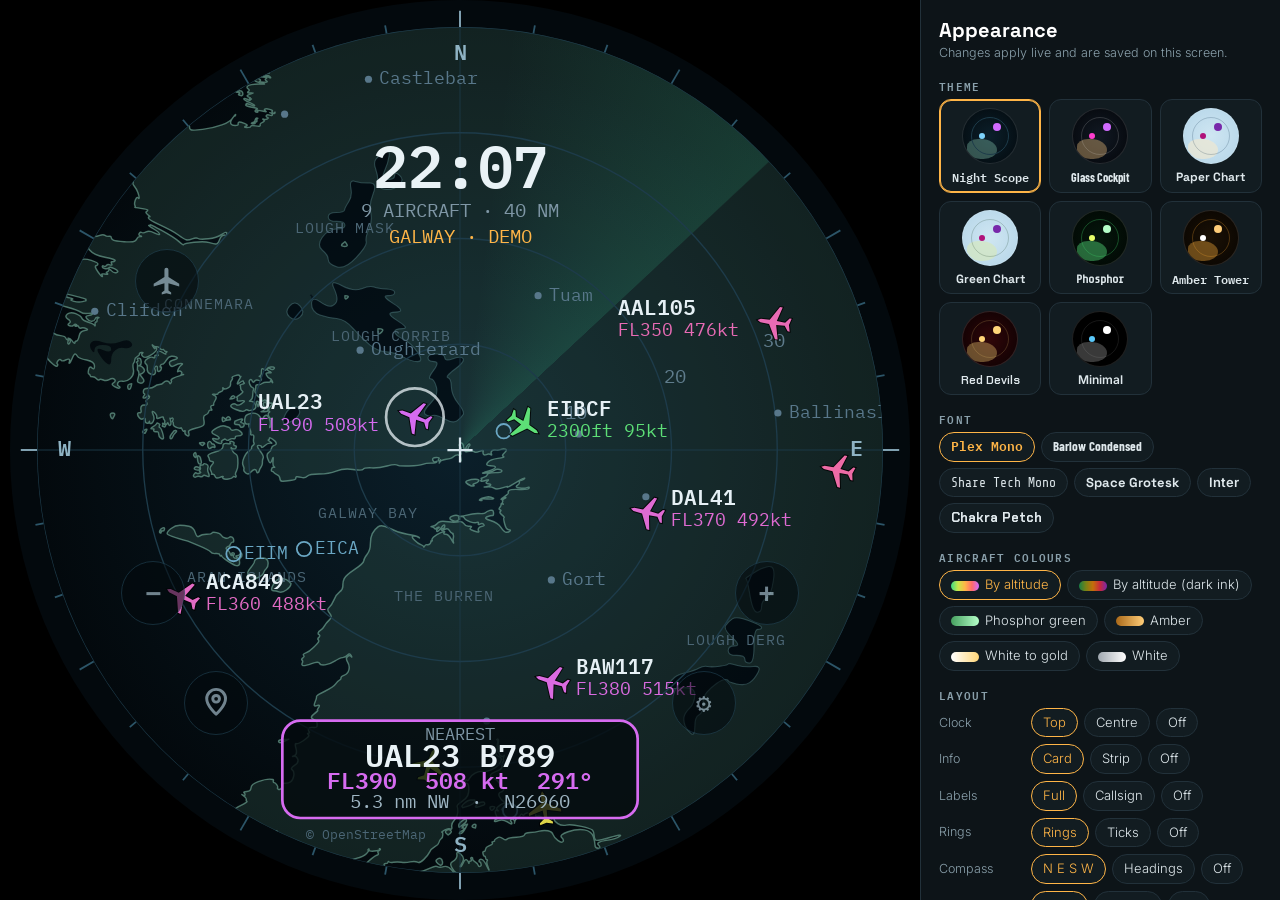
==== commit 0faa916f: "Overhead Radar: Green Chart look; look is a system setting - New 'Green Chart' theme (VFR-chart styl" ====
--- a/overhead-radar/index.html
+++ b/overhead-radar/index.html
@@ -129,6 +129,8 @@
 <button class="ctl" id="track-btn" type="button" aria-label="Track a flight" title="Track a flight (T)"><svg viewBox="0 0 24 24" fill="currentColor" aria-hidden="true"><path d="M21 16v-2l-8-5V3.5a1.5 1.5 0 0 0-3 0V9l-8 5v2l8-2.5V19l-2 1.5V22l3.5-1 3.5 1v-1.5L13 19v-5.5z"/></svg></button>
 <div class="panel" id="panel" hidden>
   <form class="sheet" id="sheet" novalidate>
+    <h2>Look</h2>
+    <div class="chips" id="look-chips"></div>
     <h2>Centre point</h2>
     <div class="chips" id="presets"></div>
     <label for="c-name">Name<input id="c-name" maxlength="16" autocomplete="off"></label>
@@ -512,6 +514,12 @@
            place: '#4a4a4a', apt: '#b0127a', home: '#b0127a', text: '#14324f', textDim: '#2d4f6e', textMute: '#5b7690', faint: '#8297aa',
            warn: '#c25a00', track: '#b0127a', select: '#c25a00', emergency: '#d10000', card: 'rgba(255,253,245,.93)', label: '#14324f', planeEdge: 'rgba(255,255,255,.95)' },
       l: { clock: 'top', card: 'card', labels: 'full', rings: 'rings', compass: 'letters', map: 'filled', sweep: false, trails: true, scanlines: false } },
+    greenchart: { name: 'Green Chart', font: 'grotesk', alt: 'ink',
+      c: { outside: '#e4e9d6', bg0: '#cfe6f2', bg1: '#b4d5e8', land: '#d6e8bf', coast: '#2f78b5', lake: '#bcdcee', lakeEdge: '#2f78b5',
+           sweep: '', ring: 'rgba(30,64,40,0.22)', ringText: '#2a5a3a', axis: 'rgba(30,64,40,0.1)', tick: '#5f7f68', tickMajor: '#1f3d2a', compass: '#1f3d2a',
+           place: '#3f4a40', apt: '#b0127a', home: '#b0127a', text: '#1c3826', textDim: '#2f5a3d', textMute: '#5b7b64', faint: '#86a08c',
+           warn: '#c25a00', track: '#b0127a', select: '#c25a00', emergency: '#d10000', card: 'rgba(250,253,244,.93)', label: '#1c3826', planeEdge: 'rgba(255,255,255,.95)' },
+      l: { clock: 'top', card: 'card', labels: 'full', rings: 'rings', compass: 'letters', map: 'filled', sweep: false, trails: true, scanlines: false } },
     phosphor: { name: 'Phosphor', font: 'techno', alt: 'green',
       c: { outside: '#000000', bg0: '#05170c', bg1: '#010603', land: 'rgba(40,120,60,0.16)', coast: 'rgba(90,230,130,0.6)', lake: 'rgba(0,10,4,0.65)', lakeEdge: 'rgba(90,230,130,0.35)',
            sweep: '90,255,140', ring: 'rgba(60,200,100,0.34)', ringText: 'rgba(130,255,170,0.75)', axis: 'rgba(60,200,100,0.16)', tick: 'rgba(60,200,100,0.5)', tickMajor: '#7dffaa', compass: '#7dffaa',
@@ -547,7 +555,17 @@
   };
   var THEME_KEY = 'overhead-radar-theme';
   var themeState = { preset: 'scope', font: null, alt: null, l: {} };
-  try { var ts0 = JSON.parse(localStorage.getItem(THEME_KEY) || 'null'); if (ts0 && THEMES[ts0.preset]) themeState = { preset: ts0.preset, font: ts0.font || null, alt: ts0.alt || null, l: ts0.l || {} }; } catch (e) { /* ignore */ }
+  function cleanTheme(t) {
+    if (!t || !THEMES[t.preset]) return null;
+    var l = {};
+    Object.keys(t.l || {}).forEach(function (k) {
+      var v = t.l[k];
+      if (LAYOUT_OPTIONS[k] ? LAYOUT_OPTIONS[k].some(function (o) { return o[0] === v; }) : typeof v === 'boolean') l[k] = v;
+    });
+    return { preset: t.preset, font: FONTS[t.font] ? t.font : null, alt: ALT_PALETTES[t.alt] ? t.alt : null, l: l };
+  }
+  try { var ts0 = cleanTheme(JSON.parse(localStorage.getItem(THEME_KEY) || 'null')); if (ts0) themeState = ts0; } catch (e) { /* ignore */ }
+  var themeFromUrl = !!THEMES[params.get('theme')];
   if (THEMES[params.get('theme')]) themeState = { preset: params.get('theme'), font: null, alt: null, l: {} };
   var TH = null, C = null, L = null, F = null, ALT_STOPS = null;
   function applyTheme(save) {
@@ -563,8 +581,15 @@
     if (document.fonts && document.fonts.load) {
       [F.bold, F.reg].forEach(function (w) { document.fonts.load(w + ' 20px ' + F.stack).catch(function () { /* falls back to the next font in the stack */ }); });
     }
-    if (save) { try { localStorage.setItem(THEME_KEY, JSON.stringify(themeState)); } catch (e) { /* ignore */ } }
+    if (save) {
+      try { localStorage.setItem(THEME_KEY, JSON.stringify(themeState)); } catch (e) { /* ignore */ }
+      // the radar server keeps the look as a system setting, so it survives browser resets and applies to every screen
+      if (typeof live !== 'undefined' && live) {
+        fetch('api/theme', { method: 'POST', headers: { 'Content-Type': 'application/json' }, body: JSON.stringify(themeState) }).catch(function () { /* offline: kept locally */ });
+      }
+    }
     if (typeof renderStudio === 'function') renderStudio();
+    if (typeof renderLookChips === 'function') renderLookChips();
   }
   function fnt(px, bold) { return (bold ? F.bold : F.reg) + ' ' + px.toFixed(1) + 'px ' + F.stack; }
 
@@ -1141,6 +1166,18 @@
     foot.appendChild(reset); studioBody.appendChild(foot);
   }
   function openStudio() { renderStudio(); studio.hidden = false; }
+  function renderLookChips() {
+    var box = document.getElementById('look-chips');
+    if (!box) return;
+    box.innerHTML = '';
+    Object.keys(THEMES).forEach(function (id) {
+      var b = el('button', { type: 'button', 'aria-pressed': String(themeState.preset === id) }, THEMES[id].name);
+      if (themeState.preset === id) b.style.borderColor = '#ffb547';
+      b.addEventListener('click', function () { setTheme(function () { themeState = { preset: id, font: null, alt: null, l: {} }; }); });
+      box.appendChild(b);
+    });
+  }
+  renderLookChips();
   function closeStudio() { if (studioMode() === 'none') studio.hidden = true; }
   document.getElementById('studio-close').addEventListener('click', closeStudio);
   studio.addEventListener('click', function (e) { if (e.target === studio) closeStudio(); });
@@ -1559,6 +1596,8 @@
       buildGeo();
     }
     if (c.poll_seconds) CFG.pollMs = c.poll_seconds * 1000;
+    var sysTheme = cleanTheme(c.theme);
+    if (sysTheme && !themeFromUrl) { themeState = sysTheme; applyTheme(false); try { localStorage.setItem(THEME_KEY, JSON.stringify(themeState)); } catch (e) { /* ignore */ } }
     poll();
   }).catch(function () { startDemo(); });
 })();
